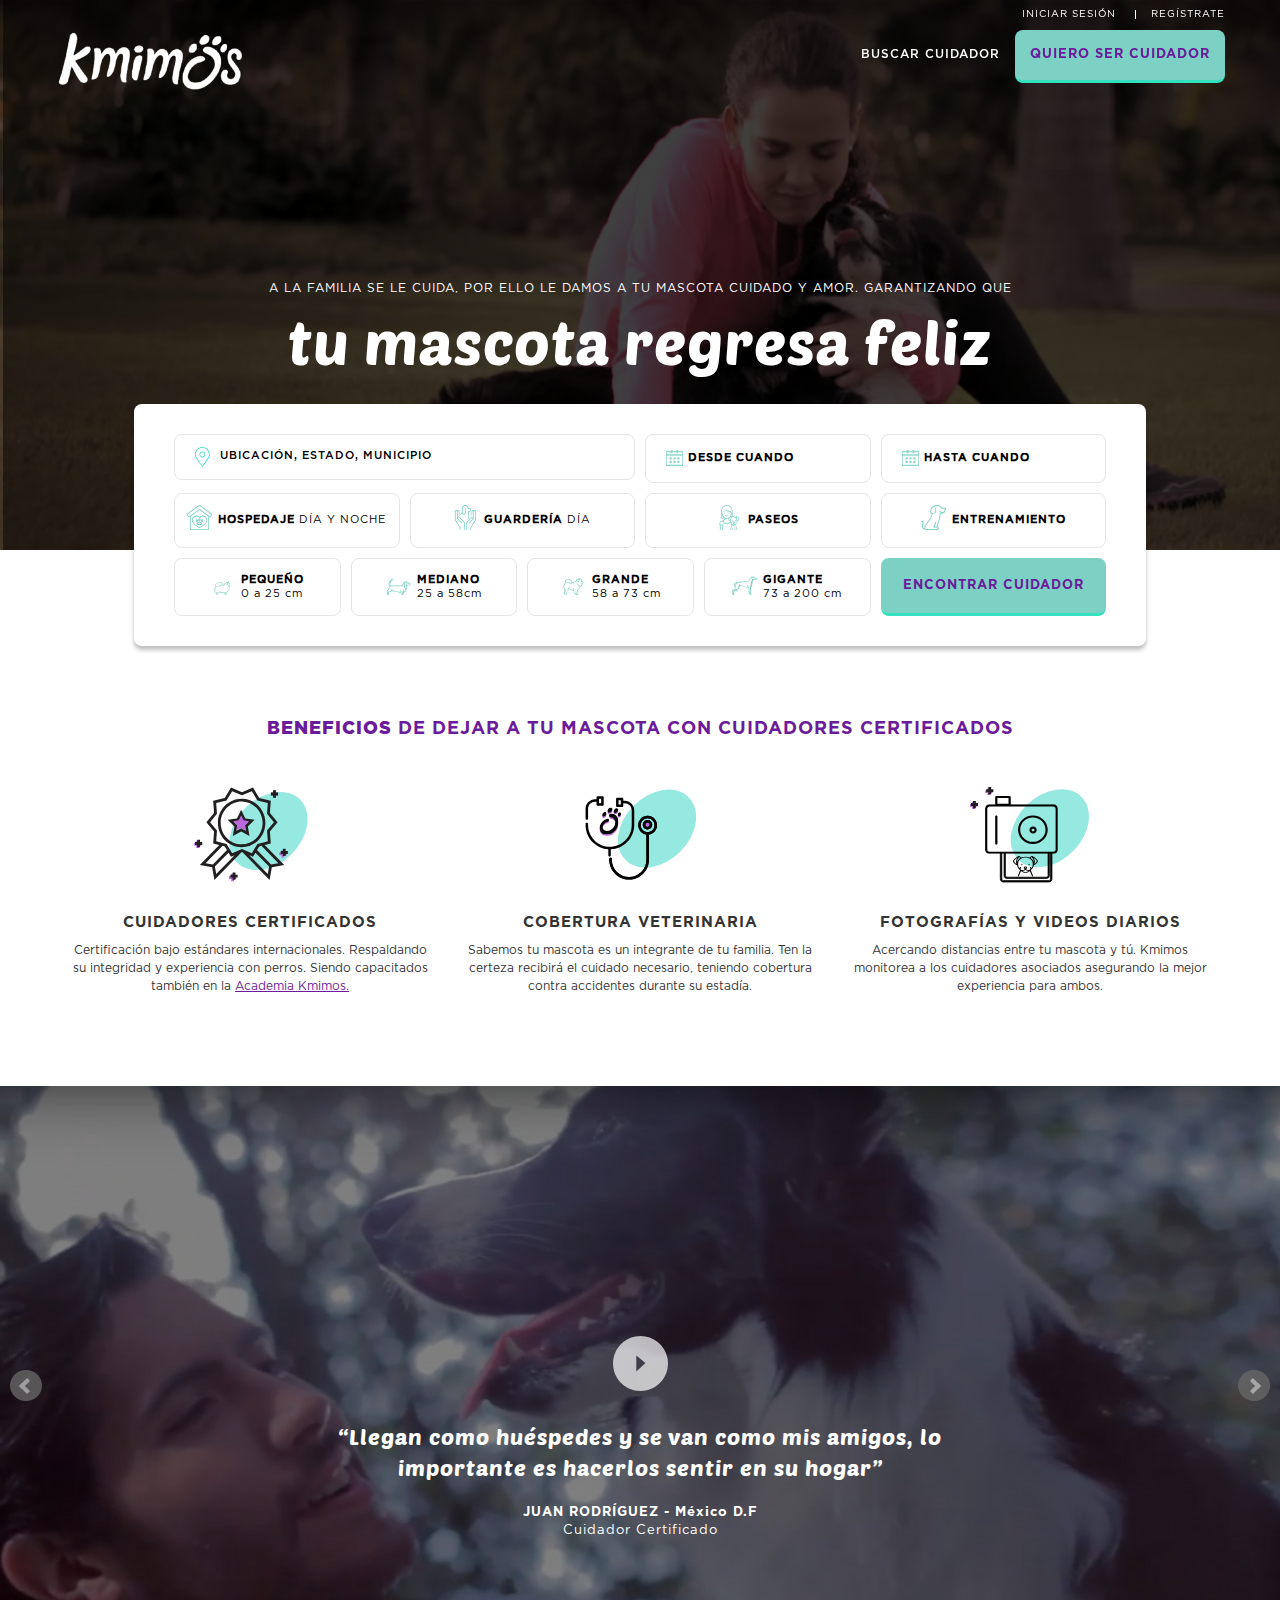
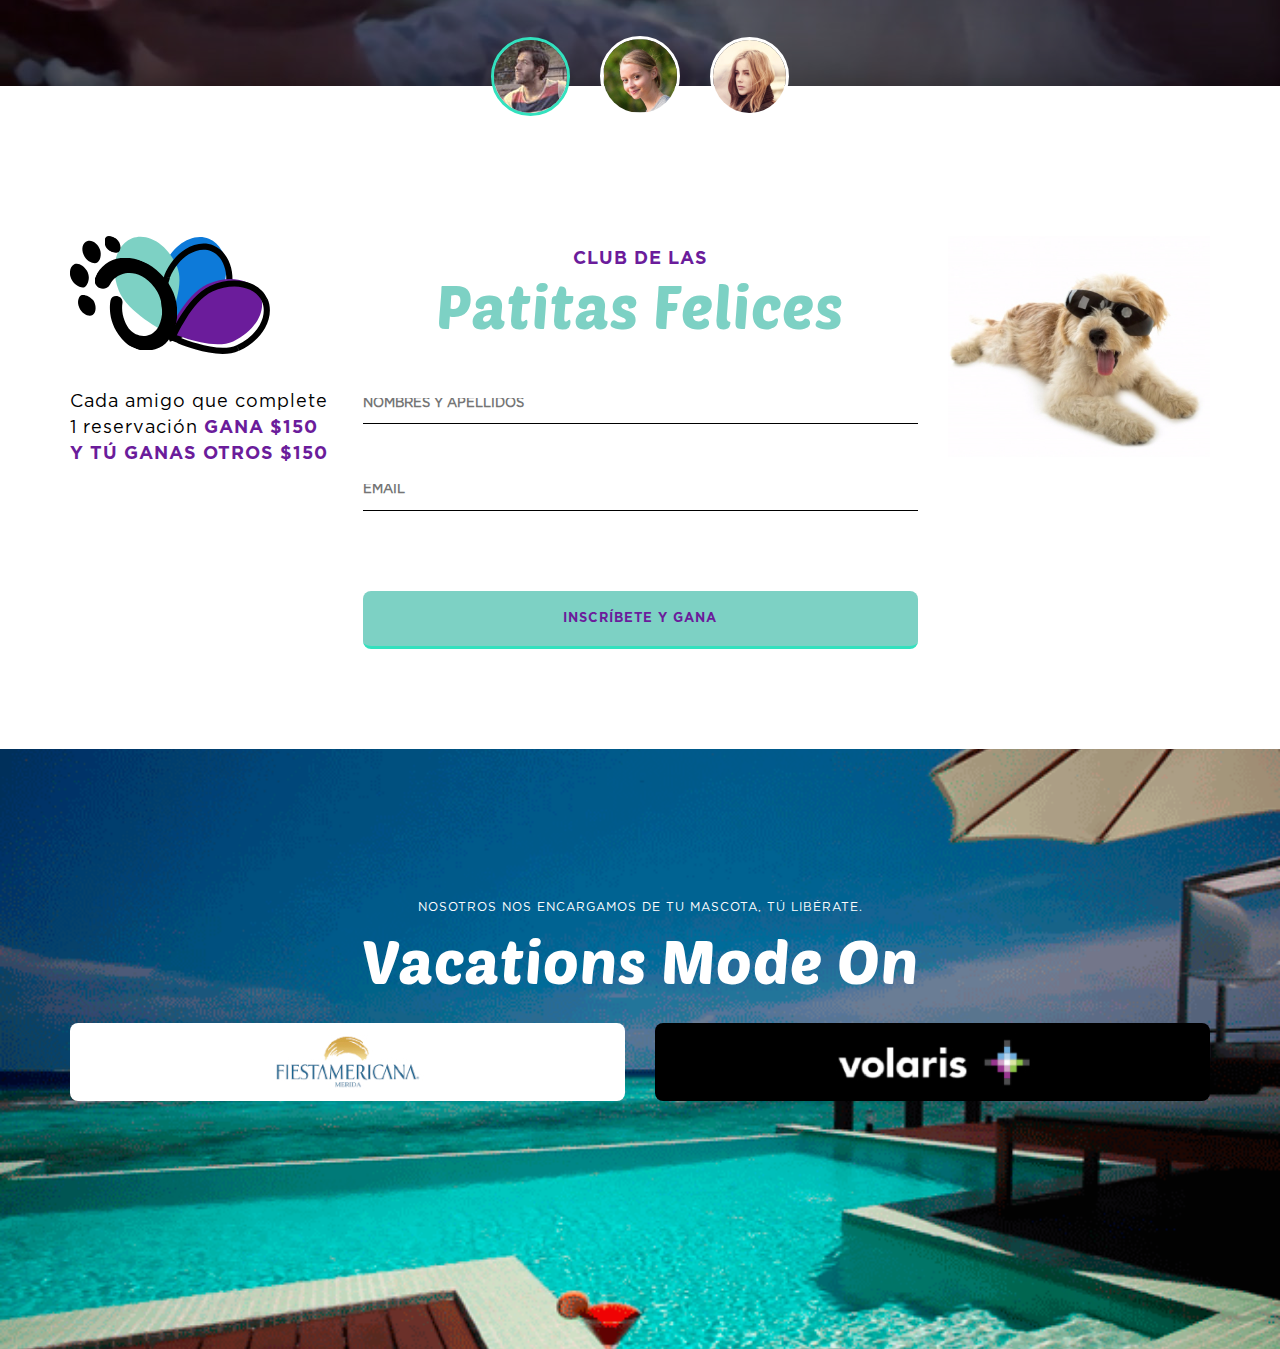
==== index.html @ 5274229e "iniciando kmimos" ====
<!DOCTYPE html>
<html>
	<head>
		<title>KMIMOS</title>
		<meta charset="utf-8">
		<meta http-equiv="X-UA-Compatible" content="IE=edge">
		<meta name="viewport" content="user-scalable=no, initial-scale=1, maximum-scale=1, minimum-scale=1, width=320, height=device-height, target-densitydpi=medium-dpi" />
		<link rel="stylesheet" href="https://fonts.googleapis.com/css?family=Lato:100,300,400,700,900" >
		<link rel="stylesheet" type="text/css" href="css/jquery.bxslider.css">
		<link rel="stylesheet" href="css/bootstrap.min.css">
		<link rel="stylesheet" type="text/css" href="css/datepicker.min.css">
		<link rel="stylesheet" type="text/css" href="css/kmimos_style.css">
	</head>
	<body>
		<!-- MENU NAVBAR -->
		<nav class="navbar navbar-fixed-top bg-transparent">
			<div class="container">
				<div class="navbar-header">
					<button type="button" class="navbar-toggle collapsed" data-toggle="collapse" data-target="#bs-example-navbar-collapse-1" aria-expanded="false">
					<img src="images/km-navbar-mobile.svg" width="30">
					</button>
					<a class="navbar-brand" href="index.html"><img src="images/km-logo.png" height="60"></a>
				</div>
				<ul class="hidden-xs nav-login">
					<li><a href="#" style="padding-right: 15px">INICIAR SESIÓN</a></li>
					<li><a href="#" style="padding-left: 15px; border-left: 1px solid white;">REGÍSTRATE</a></li>
				</ul>
				<div class="collapse navbar-collapse" id="bs-example-navbar-collapse-1">
					<ul class="nav navbar-nav navbar-right">
						<li><a href="km-resultado-grid.html" class="km-nav-link">BUSCAR CUIDADOR</a></li>
						<li><a href="#" class="km-btn-primary hidden-xs">QUIERO SER CUIDADOR</a></li>
						<li><a href="#" class="km-nav-link hidden-sm hidden-md hidden-lg">INICIAR SESIÓN</a></li>
						<li><a href="#" class="km-nav-link hidden-sm hidden-md hidden-lg">REGÍSTRATE</a></li>
						<li><a href="#" class="km-btn-primary hidden-sm hidden-md hidden-lg">QUIERO SER CUIDADOR</a></li>
					</ul>
				</div>
			</div>
		</nav>
		<!-- FIN MENU NAVBAR -->
		<!-- SECCIÓN - VIDEOS -->
		<div class="km-hero-video">
			<div class="container-fluid">
				<div class="row">
					<div class="fullscreen-bg">
						<div class="overlay"></div>
						<video loop muted autoplay poster="images/km-hero-desktop.jpg" class="fullscreen-bg__video">
							<source src="images/km-videos/km-video.webm" type="video/webm">
							<source src="images/km-videos/km-video.mp4" type="video/mp4">
							<source src="images/km-videos/km-video.ogv" type="video/ogg">
						</video>
					</div>
				</div>
			</div>
		</div>
		<!-- FIN SECCIÓN - VIDEOS -->
		<div class="km-credibilidad">
			<div class="container">
				<div class="km-credibilidad-titular">
					<p>A LA FAMILIA SE LE CUIDA, POR ELLO LE DAMOS A TU MASCOTA CUIDADO Y AMOR. GARANTIZANDO QUE</p>
					<h2>tu mascota regresa feliz</h2>
				</div>
			</div>
			<div class="km-cuidador">
				<div class="container">
					<div class="km-formulario-cuidador">
						<div class="row km-fechas">
							<div class="col-xs-12 col-sm-6">
								<select class="km-select-custom km-select-ubicacion" name="">
									<option>UBICACIÓN, ESTADO, MUNICIPIO</option>
									<option>UBICACIÓN, A</option>
									<option>UBICACIÓN, B</option>
								</select>
							</div>
							<div class="col-xs-12 col-sm-3">
								<input type="text" name="" placeholder="DESDE CUANDO" value="" class="date_from">
							</div>
							<div class="col-xs-12 col-sm-3">
								<input type="text" name="" placeholder="HASTA CUANDO" value="" class="date_to">
							</div>
						</div>
						<div class="row km-servicios mtb-10">
							<div class="col-xs-12 col-sm-3">
								<div class="km-opcion km-hospedaje"><img src="images/icon/icon-hospedaje.svg" class="diblock"><img src="images/icon/icon-hospedaje-blanco.svg" class="dnone"><b>HOSPEDAJE</b> DÍA Y NOCHE</div>
							</div>
							<div class="col-xs-12 col-sm-3">
								<div class="km-opcion km-guarderia"><img src="images/icon/icon-guarderia.svg"><b>GUARDERÍA</b> DÍA</div>
							</div>
							<div class="col-xs-12 col-sm-3">
								<div class="km-opcion km-paseo"><img src="images/icon/icon-paseo.svg"><b>PASEOS</b></div>
							</div>
							<div class="col-xs-12 col-sm-3">
								<div class="km-opcion km-entrenamiento"><img src="images/icon/icon-entrenamiento.svg"><b>ENTRENAMIENTO</b></div>
							</div>
						</div>
						<div class="row">
							<div class="col-xs-12 col-sm-9">
								<div class="row km-tamanio">
									<div class="col-xs-6 col-sm-3">
										<div class="km-opcion km-pequenio"><img src="images/icon/icon-pequenio.svg"><div class="km-opcion-text"><b>PEQUEÑO</b><br>0 a 25 cm</div></div>
									</div>
									<div class="col-xs-6 col-sm-3">
										<div class="km-opcion km-mediano"><img src="images/icon/icon-mediano.svg"><div class="km-opcion-text"><b>MEDIANO</b><br>25 a 58cm</div></div>
									</div>
									<div class="col-xs-6 col-sm-3">
										<div class="km-opcion km-grande"><img src="images/icon/icon-grande.svg"><div class="km-opcion-text"><b>GRANDE</b><br>58 a 73 cm</div></div>
									</div>
									<div class="col-xs-6 col-sm-3">
										<div class="km-opcion km-gigante"><img src="images/icon/icon-gigante.svg"><div class="km-opcion-text"><b>GIGANTE</b><br>73 a 200 cm</div></div>
									</div>
								</div>
							</div>
							<div class="col-xs-12 col-sm-3 pd5">
								<a href="#popup-servicios" class="km-btn-primary " role="button" data-toggle="modal">ENCONTRAR CUIDADOR</a>
								<div id="popup-servicios" class="modal fade" tabindex="-1" role="dialog" aria-labelledby="myModalLabel" aria-hidden="true">
									<div class="modal-dialog">
										<div class="modal-content">
											<button type="button" class="close" data-dismiss="modal" aria-hidden="true">×</button>
											<h4><b>RECOMPENSA A TU MASCOTA. INCLUYE UN SERVICIO ADICIONAL</b></h4>
											<div class="km-servicios-adicionales">
												<div class="row">
													<div class="col-xs-12 col-sm-3">
														<div class="km-opcion km-corte"><img src="images/icon/icon-corteypelo.svg"><div class="km-opcion-text"><b>CORTE DE<br> PELO Y UÑAS</b></div></div>
													</div>
													<div class="col-xs-12 col-sm-3">
														<div class="km-opcion km-banio"><img src="images/icon/icon-banoyseco.svg"><div class="km-opcion-text"><b>BAÑO<br> Y SECADO</b></div></div>
													</div>
													<div class="col-xs-12 col-sm-3">
														<div class="km-opcion km-dental"><img src="images/icon/icon-dental.svg"><div class="km-opcion-text"><b>LIMPIEZA<br> DENTAL</b></div></div>
													</div>
													<div class="col-xs-12 col-sm-3">
														<div class="km-opcion km-veterinario"><img src="images/icon/icon-veterinario.svg"><div class="km-opcion-text"><b>VISITA AL<br> VETERINARIO</b></div></div>
													</div>
												</div>
												<div class="row mtb-10">
													<div class="col-xs-12 col-sm-3">
														<div class="km-opcion km-acupuntura"><img src="images/icon/icon-acupuntura.svg"><div class="km-opcion-text"><b>ACUPUNTURA</b></div></div>
													</div>
													<div class="col-xs-12 col-sm-3">
														<div class="km-opcion km-transportesencillo"><img src="images/icon/icon-transportesencillo.svg"><div class="km-opcion-text"><b>TRANSPORTE<br> SENCILLO</b></div></div>
													</div>
													<div class="col-xs-12 col-sm-3">
														<div class="km-opcion km-transporteredondo"><img src="images/icon/icon-transporteredondo.svg"><div class="km-opcion-text"><b>TRANSPORTE<br> REDONDO</b></div></div>
													</div>
													<div class="col-xs-12 col-sm-3">
														<a href="km-resultado-grid.html" class="km-btn-primary ">AGREGAR SERVICIO ADICIONAL</a>
													</div>
												</div>
											</div>
										</div>
									</div>
								</div>
							</div>
						</div>
					</div>
				</div>
			</div>
		</div>
		<!-- SECCIÓN BENEFICIOS -->
		<div class="km-beneficios">
			<div class="container">
				<h4><div style="font-family: 'Gotham-Pro-Black'; display: inline-block;">BENEFICIOS</div> DE DEJAR A TU MASCOTA CON CUIDADORES CERTIFICADOS</h4>
				<div class="row">
					<div class="col-xs-12 col-sm-4">
						<div class="row">
							<div class="col-xs-4 col-sm-12 km-beneficios-icon">
								<img src="images/km-certificado.svg">
							</div>
							<div class="col-xs-8 col-sm-12">
								<div class="km-beneficios-text">
									<h5>CUIDADORES CERTIFICADOS</h5>
									<p>Certificación bajo estándares internacionales. Respaldando su integridad y experiencia con perros. Siendo capacitados también en la <a class="km-link" href="#">Academia Kmimos.</a></p>
								</div>
							</div>
						</div>
					</div>
					<div class="col-xs-12 col-sm-4">
						<div class="row">
							<div class="col-xs-4 col-sm-12 km-beneficios-icon">
								<img src="images/km-veterinaria.svg">
							</div>
							<div class="col-xs-8 col-sm-12">
								<div class="km-beneficios-text">
									<h5>COBERTURA VETERINARIA</h5>
									<p>Sabemos tu mascota es un integrante de tu familia. Ten la certeza recibirá el cuidado necesario, teniendo cobertura contra accidentes durante su estadía.</p>
								</div>
							</div>
						</div>
					</div>
					<div class="col-xs-12 col-sm-4">
						<div class="row">
							<div class="col-xs-4 col-sm-12 km-beneficios-icon">
								<img src="images/km-fotografia.svg">
							</div>
							<div class="col-xs-8 col-sm-12">
								<div class="km-beneficios-text">
									<h5>FOTOGRAFÍAS Y VIDEOS DIARIOS</h5>
									<p>Acercando distancias entre tu mascota y tú. Kmimos monitorea a los cuidadores asociados asegurando la mejor experiencia para ambos.</p>
								</div>
							</div>
						</div>
					</div>
				</div>
			</div>
		</div>
		<!-- FIN SECCIÓN BENEFICIOS -->
		<!-- SECCIÓN TESTIMONIALES -->
		<div class="km-testimoniales">
			<div class="container-fluid">
				<div class="row">
					<ul class="bxslider">
						<li>
							<div>
								<div class="overlay"></div>
								<div class="km-testimonial-text">
									<div class="km-video-testimonial">
										<a href="Javascript: void(0);" onclick="playVideo(this)"><img src="images/icon/icon-video.svg" width="55"></a>
									</div>
									<div class="km-testimonial">“Llegan como huéspedes y se van como mis amigos, lo importante es hacerlos sentir en su hogar”</div>
									<div class="km-autor">JUAN RODRÍGUEZ - México D.F</div>
									<div class="km-autor-descripcion">Cuidador Certificado</div>
								</div>
								<video>
									<source src="images/km-videos/km-video.webm" type="video/webm">
									<source src="images/km-videos/km-video.mp4" type="video/mp4">
									<source src="images/km-videos/km-video.ogv" type="video/ogg">
								</video>
								<img class="img-testimoniales" src="images/km-testimoniales/testimonial-1.jpg">
							</div>
						</li>
						<li>
							<div>
								<div class="overlay"></div>
								<div class="km-testimonial-text">
									<div class="km-video-testimonial">
										<a href="Javascript: void(0);" onclick="playVideo(this)"><img src="images/icon/icon-video.svg" width="55"></a>
									</div>
									<div class="km-testimonial">“Llegan como huéspedes y se van como mis amigos, lo importante es hacerlos sentir en su hogar”</div>
									<div class="km-autor">JUAN RODRÍGUEZ - México D.F</div>
									<div class="km-autor-descripcion">Cuidador Certificado</div>
								</div>
								<video>
									<source src="images/km-videos/km-video.webm" type="video/webm">
									<source src="images/km-videos/km-video.mp4" type="video/mp4">
									<source src="images/km-videos/km-video.ogv" type="video/ogg">
								</video>
								<img class="img-testimoniales" src="images/km-testimoniales/testimonial-2.jpg">
							</div>
						</li>
						<li>
							<div>
								<div class="overlay"></div>
								<div class="km-testimonial-text">
									<div class="km-video-testimonial">
										<a href="Javascript: void(0);" onclick="playVideo(this)"><img src="images/icon/icon-video.svg" width="55"></a>
									</div>
									<div class="km-testimonial">“Llegan como huéspedes y se van como mis amigos, lo importante es hacerlos sentir en su hogar”</div>
									<div class="km-autor">JUAN RODRÍGUEZ - México D.F</div>
									<div class="km-autor-descripcion">Cuidador Certificado</div>
								</div>
								<video>
									<source src="images/km-videos/km-video.webm" type="video/webm">
									<source src="images/km-videos/km-video.mp4" type="video/mp4">
									<source src="images/km-videos/km-video.ogv" type="video/ogg">
								</video>
								<img class="img-testimoniales" src="images/km-testimoniales/testimonial-3.jpg">
							</div>
						</li>
						<!-- <li style="background-image:url('images/km-testimoniales/testimonial-1.jpg');">
										<div class="overlay"></div>
										<div class="km-testimonial-text">
														<div class="km-video-testimonial">
																		<a href="Javascript: void(0);"><img src="images/icon/icon-video.svg" width="55"></a>
														</div>
														<div class="km-testimonial">“Llegan como huéspedes y se van como mis amigos, lo importante es hacerlos sentir en su hogar”</div>
														<div class="km-autor">JUAN RODRÍGUEZ - México D.F</div>
														<div class="km-descripcion">Cuidador Certificado</div>
										</div>
						</li>
						-->
					</ul>
				</div>
			</div>
		</div>
		<!-- SECCIÓN TESTIMONIALES -->
		<!-- SECCIÓN CLUB PATITAS FELICES -->
		<div class="km-club">
			<div class="container">
				<div class="row">
					<div class="col-xs-12 col-sm-3">
						<img src="images/club-patita.svg" width="100%" style="max-width: 200px;">
						<h4 style="margin-top: 35px;"><span>Cada amigo que complete 1 reservación</span> GANA $150 Y TÚ GANAS OTROS $150</h4>
					</div>
					<div class="col-xs-12 col-sm-6">
						<h4>CLUB DE LAS</h4>
						<h2>Patitas Felices</h2>
						<div class="box-form">
							<form>
								<input placeholder="NOMBRES Y APELLIDOS" type="text" required="">
								<input placeholder="EMAIL" type="password" required="">
							</form>
						</div>
						<a href="#" class="km-btn-primary ">INSCRÍBETE Y GANA</a>
					</div>
					<div class="hidden-xs col-sm-3">
						<img src="images/km-club-perro.jpg" width="100%">
					</div>
				</div>
			</div>
		</div>
		<!-- FIN SECCIÓN CLUB PATITAS FELICES -->
		<!-- SECCIÓN VACACIONES -->
		<div class="km-vacaciones">
			<div class="container">
					<p>NOSOTROS NOS ENCARGAMOS DE TU MASCOTA, TÚ LIBÉRATE.</p>
					<h2>Vacations Mode On</h2>
				<div class="row">
					<div class="col-xs-12 col-sm-6">
						<a href="#" style="background-color: white;"><img src="images/logo-hotel.jpg"></a>
					</div>
					<div class="col-xs-12 col-sm-6">
						<a href="#" style="background-color: black;"><img src="images/logo-volaris.jpg"></a>
					</div>
				</div>
			</div>
		</div>
		<!-- FIN SECCIÓN VACACIONES -->
		<script src="https://ajax.googleapis.com/ajax/libs/jquery/1.12.4/jquery.min.js"></script>
		<script type="text/javascript" src="js/datepicker.min.js"></script>
		<script type="text/javascript" src="js/datepicker.es.min.js"></script>
		<script type="text/javascript" src="js/jquery.bxslider.js"></script>
		<script type="text/javascript" src="js/bootstrap.min.js"></script>
		<script type="text/javascript" src="js/main.js"></script>
	</body>
</html>
---- css/datepicker.min.css ----
.datepicker--cells{display:-webkit-flex;display:-ms-flexbox;display:flex;-webkit-flex-wrap:wrap;-ms-flex-wrap:wrap;flex-wrap:wrap}.datepicker--cell{border-radius:4px;box-sizing:border-box;cursor:pointer;display:-webkit-flex;display:-ms-flexbox;display:flex;position:relative;-webkit-align-items:center;-ms-flex-align:center;align-items:center;-webkit-justify-content:center;-ms-flex-pack:center;justify-content:center;height:32px;z-index:1}.datepicker--cell.-focus-{background:#f0f0f0}.datepicker--cell.-current-{color:#4EB5E6}.datepicker--cell.-current-.-focus-{color:#4a4a4a}.datepicker--cell.-current-.-in-range-{color:#4EB5E6}.datepicker--cell.-in-range-{background:rgba(92,196,239,.1);color:#4a4a4a;border-radius:0}.datepicker--cell.-in-range-.-focus-{background-color:rgba(92,196,239,.2)}.datepicker--cell.-disabled-{cursor:default;color:#aeaeae}.datepicker--cell.-disabled-.-focus-{color:#aeaeae}.datepicker--cell.-disabled-.-in-range-{color:#a1a1a1}.datepicker--cell.-disabled-.-current-.-focus-{color:#aeaeae}.datepicker--cell.-range-from-{border:1px solid rgba(92,196,239,.5);background-color:rgba(92,196,239,.1);border-radius:4px 0 0 4px}.datepicker--cell.-range-to-{border:1px solid rgba(92,196,239,.5);background-color:rgba(92,196,239,.1);border-radius:0 4px 4px 0}.datepicker--cell.-selected-,.datepicker--cell.-selected-.-current-{color:#fff;background:#5cc4ef}.datepicker--cell.-range-from-.-range-to-{border-radius:4px}.datepicker--cell.-selected-{border:none}.datepicker--cell.-selected-.-focus-{background:#45bced}.datepicker--cell:empty{cursor:default}.datepicker--days-names{display:-webkit-flex;display:-ms-flexbox;display:flex;-webkit-flex-wrap:wrap;-ms-flex-wrap:wrap;flex-wrap:wrap;margin:8px 0 3px}.datepicker--day-name{color:#FF9A19;display:-webkit-flex;display:-ms-flexbox;display:flex;-webkit-align-items:center;-ms-flex-align:center;align-items:center;-webkit-justify-content:center;-ms-flex-pack:center;justify-content:center;-webkit-flex:1;-ms-flex:1;flex:1;text-align:center;text-transform:uppercase;font-size:.8em}.-only-timepicker- .datepicker--content,.datepicker--body,.datepicker-inline .datepicker--pointer{display:none}.datepicker--cell-day{width:14.28571%}.datepicker--cells-months{height:170px}.datepicker--cell-month{width:33.33%;height:25%}.datepicker--cells-years,.datepicker--years{height:170px}.datepicker--cell-year{width:25%;height:33.33%}.datepickers-container{position:absolute;left:0;top:0}@media print{.datepickers-container{display:none}}.datepicker{background:#fff;border:1px solid #dbdbdb;box-shadow:0 4px 12px rgba(0,0,0,.15);border-radius:4px;box-sizing:content-box;font-family:Tahoma,sans-serif;font-size:14px;color:#4a4a4a;width:250px;position:absolute;left:-100000px;opacity:0;transition:opacity .3s ease,left 0s .3s,-webkit-transform .3s ease;transition:opacity .3s ease,transform .3s ease,left 0s .3s;transition:opacity .3s ease,transform .3s ease,left 0s .3s,-webkit-transform .3s ease;z-index:100}.datepicker.-from-top-{-webkit-transform:translateY(-8px);transform:translateY(-8px)}.datepicker.-from-right-{-webkit-transform:translateX(8px);transform:translateX(8px)}.datepicker.-from-bottom-{-webkit-transform:translateY(8px);transform:translateY(8px)}.datepicker.-from-left-{-webkit-transform:translateX(-8px);transform:translateX(-8px)}.datepicker.active{opacity:1;-webkit-transform:translate(0);transform:translate(0);transition:opacity .3s ease,left 0s 0s,-webkit-transform .3s ease;transition:opacity .3s ease,transform .3s ease,left 0s 0s;transition:opacity .3s ease,transform .3s ease,left 0s 0s,-webkit-transform .3s ease}.datepicker-inline .datepicker{border-color:#d7d7d7;box-shadow:none;position:static;left:auto;right:auto;opacity:1;-webkit-transform:none;transform:none}.datepicker--content{box-sizing:content-box;padding:4px}.datepicker--pointer{position:absolute;background:#fff;border-top:1px solid #dbdbdb;border-right:1px solid #dbdbdb;width:10px;height:10px;z-index:-1}.datepicker--nav-action:hover,.datepicker--nav-title:hover{background:#f0f0f0}.-top-center- .datepicker--pointer,.-top-left- .datepicker--pointer,.-top-right- .datepicker--pointer{top:calc(100% - 4px);-webkit-transform:rotate(135deg);transform:rotate(135deg)}.-right-bottom- .datepicker--pointer,.-right-center- .datepicker--pointer,.-right-top- .datepicker--pointer{right:calc(100% - 4px);-webkit-transform:rotate(225deg);transform:rotate(225deg)}.-bottom-center- .datepicker--pointer,.-bottom-left- .datepicker--pointer,.-bottom-right- .datepicker--pointer{bottom:calc(100% - 4px);-webkit-transform:rotate(315deg);transform:rotate(315deg)}.-left-bottom- .datepicker--pointer,.-left-center- .datepicker--pointer,.-left-top- .datepicker--pointer{left:calc(100% - 4px);-webkit-transform:rotate(45deg);transform:rotate(45deg)}.-bottom-left- .datepicker--pointer,.-top-left- .datepicker--pointer{left:10px}.-bottom-right- .datepicker--pointer,.-top-right- .datepicker--pointer{right:10px}.-bottom-center- .datepicker--pointer,.-top-center- .datepicker--pointer{left:calc(50% - 10px / 2)}.-left-top- .datepicker--pointer,.-right-top- .datepicker--pointer{top:10px}.-left-bottom- .datepicker--pointer,.-right-bottom- .datepicker--pointer{bottom:10px}.-left-center- .datepicker--pointer,.-right-center- .datepicker--pointer{top:calc(50% - 10px / 2)}.datepicker--body.active{display:block}.datepicker--nav{display:-webkit-flex;display:-ms-flexbox;display:flex;-webkit-justify-content:space-between;-ms-flex-pack:justify;justify-content:space-between;border-bottom:1px solid #efefef;min-height:32px;padding:4px}.-only-timepicker- .datepicker--nav{display:none}.datepicker--nav-action,.datepicker--nav-title{display:-webkit-flex;display:-ms-flexbox;display:flex;cursor:pointer;-webkit-align-items:center;-ms-flex-align:center;align-items:center;-webkit-justify-content:center;-ms-flex-pack:center;justify-content:center}.datepicker--nav-action{width:32px;border-radius:4px;-webkit-user-select:none;-moz-user-select:none;-ms-user-select:none;user-select:none}.datepicker--nav-action.-disabled-{visibility:hidden}.datepicker--nav-action svg{width:32px;height:32px}.datepicker--nav-action path{fill:none;stroke:#9c9c9c;stroke-width:2px}.datepicker--nav-title{border-radius:4px;padding:0 8px}.datepicker--buttons,.datepicker--time{border-top:1px solid #efefef;padding:4px}.datepicker--nav-title i{font-style:normal;color:#9c9c9c;margin-left:5px}.datepicker--nav-title.-disabled-{cursor:default;background:0 0}.datepicker--buttons{display:-webkit-flex;display:-ms-flexbox;display:flex}.datepicker--button{color:#4EB5E6;cursor:pointer;border-radius:4px;-webkit-flex:1;-ms-flex:1;flex:1;display:-webkit-inline-flex;display:-ms-inline-flexbox;display:inline-flex;-webkit-justify-content:center;-ms-flex-pack:center;justify-content:center;-webkit-align-items:center;-ms-flex-align:center;align-items:center;height:32px}.datepicker--button:hover{color:#4a4a4a;background:#f0f0f0}.datepicker--time{display:-webkit-flex;display:-ms-flexbox;display:flex;-webkit-align-items:center;-ms-flex-align:center;align-items:center;position:relative}.datepicker--time.-am-pm- .datepicker--time-sliders{-webkit-flex:0 1 138px;-ms-flex:0 1 138px;flex:0 1 138px;max-width:138px}.-only-timepicker- .datepicker--time{border-top:none}.datepicker--time-sliders{-webkit-flex:0 1 153px;-ms-flex:0 1 153px;flex:0 1 153px;margin-right:10px;max-width:153px}.datepicker--time-label{display:none;font-size:12px}.datepicker--time-current{display:-webkit-flex;display:-ms-flexbox;display:flex;-webkit-align-items:center;-ms-flex-align:center;align-items:center;-webkit-flex:1;-ms-flex:1;flex:1;font-size:14px;text-align:center;margin:0 0 0 10px}.datepicker--time-current-colon{margin:0 2px 3px;line-height:1}.datepicker--time-current-hours,.datepicker--time-current-minutes{line-height:1;font-size:19px;font-family:"Century Gothic",CenturyGothic,AppleGothic,sans-serif;position:relative;z-index:1}.datepicker--time-current-hours:after,.datepicker--time-current-minutes:after{content:'';background:#f0f0f0;border-radius:4px;position:absolute;left:-2px;top:-3px;right:-2px;bottom:-2px;z-index:-1;opacity:0}.datepicker--time-current-hours.-focus-:after,.datepicker--time-current-minutes.-focus-:after{opacity:1}.datepicker--time-current-ampm{text-transform:uppercase;-webkit-align-self:flex-end;-ms-flex-item-align:end;align-self:flex-end;color:#9c9c9c;margin-left:6px;font-size:11px;margin-bottom:1px}.datepicker--time-row{display:-webkit-flex;display:-ms-flexbox;display:flex;-webkit-align-items:center;-ms-flex-align:center;align-items:center;font-size:11px;height:17px;background:linear-gradient(to right,#dedede,#dedede) left 50%/100% 1px no-repeat}.datepicker--time-row:first-child{margin-bottom:4px}.datepicker--time-row input[type=range]{background:0 0;cursor:pointer;-webkit-flex:1;-ms-flex:1;flex:1;height:100%;padding:0;margin:0;-webkit-appearance:none}.datepicker--time-row input[type=range]::-ms-tooltip{display:none}.datepicker--time-row input[type=range]:hover::-webkit-slider-thumb{border-color:#b8b8b8}.datepicker--time-row input[type=range]:hover::-moz-range-thumb{border-color:#b8b8b8}.datepicker--time-row input[type=range]:hover::-ms-thumb{border-color:#b8b8b8}.datepicker--time-row input[type=range]:focus{outline:0}.datepicker--time-row input[type=range]:focus::-webkit-slider-thumb{background:#5cc4ef;border-color:#5cc4ef}.datepicker--time-row input[type=range]:focus::-moz-range-thumb{background:#5cc4ef;border-color:#5cc4ef}.datepicker--time-row input[type=range]:focus::-ms-thumb{background:#5cc4ef;border-color:#5cc4ef}.datepicker--time-row input[type=range]::-webkit-slider-thumb{-webkit-appearance:none;box-sizing:border-box;height:12px;width:12px;border-radius:3px;border:1px solid #dedede;background:#fff;cursor:pointer;transition:background .2s;margin-top:-6px}.datepicker--time-row input[type=range]::-moz-range-thumb{box-sizing:border-box;height:12px;width:12px;border-radius:3px;border:1px solid #dedede;background:#fff;cursor:pointer;transition:background .2s}.datepicker--time-row input[type=range]::-ms-thumb{box-sizing:border-box;height:12px;width:12px;border-radius:3px;border:1px solid #dedede;background:#fff;cursor:pointer;transition:background .2s}.datepicker--time-row input[type=range]::-webkit-slider-runnable-track{border:none;height:1px;cursor:pointer;color:transparent;background:0 0}.datepicker--time-row input[type=range]::-moz-range-track{border:none;height:1px;cursor:pointer;color:transparent;background:0 0}.datepicker--time-row input[type=range]::-ms-track{border:none;height:1px;cursor:pointer;color:transparent;background:0 0}.datepicker--time-row input[type=range]::-ms-fill-lower{background:0 0}.datepicker--time-row input[type=range]::-ms-fill-upper{background:0 0}.datepicker--time-row span{padding:0 12px}.datepicker--time-icon{color:#9c9c9c;border:1px solid;border-radius:50%;font-size:16px;position:relative;margin:0 5px -1px 0;width:1em;height:1em}.datepicker--time-icon:after,.datepicker--time-icon:before{content:'';background:currentColor;position:absolute}.datepicker--time-icon:after{height:.4em;width:1px;left:calc(50% - 1px);top:calc(50% + 1px);-webkit-transform:translateY(-100%);transform:translateY(-100%)}.datepicker--time-icon:before{width:.4em;height:1px;top:calc(50% + 1px);left:calc(50% - 1px)}.datepicker--cell-day.-other-month-,.datepicker--cell-year.-other-decade-{color:#dedede}.datepicker--cell-day.-other-month-:hover,.datepicker--cell-year.-other-decade-:hover{color:#c5c5c5}.-disabled-.-focus-.datepicker--cell-day.-other-month-,.-disabled-.-focus-.datepicker--cell-year.-other-decade-{color:#dedede}.-selected-.datepicker--cell-day.-other-month-,.-selected-.datepicker--cell-year.-other-decade-{color:#fff;background:#a2ddf6}.-selected-.-focus-.datepicker--cell-day.-other-month-,.-selected-.-focus-.datepicker--cell-year.-other-decade-{background:#8ad5f4}.-in-range-.datepicker--cell-day.-other-month-,.-in-range-.datepicker--cell-year.-other-decade-{background-color:rgba(92,196,239,.1);color:#ccc}.-in-range-.-focus-.datepicker--cell-day.-other-month-,.-in-range-.-focus-.datepicker--cell-year.-other-decade-{background-color:rgba(92,196,239,.2)}.datepicker--cell-day.-other-month-:empty,.datepicker--cell-year.-other-decade-:empty{background:0 0;border:none}
---- css/kmimos_style.css ----
/* COMMON STYLES */
body {
	font-family: 'Gotham-Pro-Regular', arial, sans-serif;
	font-size: 13px;
}
:focus {
	outline: 0;
}
b {
	font-family: 'Gotham-Pro-Medium',arial,sans-serif;
}
h2 {
	color: #7DD1C4;
	font-family: 'Poetsen';
	font-size: 60px;
	margin-top: 0;
	letter-spacing: 1px;
}
h4 {
	color: #6B1C9B;
	font-family: 'Gotham-Pro-Bold',arial,sans-serif;
	font-size: 18px;
	line-height: 26px;
	letter-spacing: 1px;
}
h4 span {
	color: black;
	font-family: 'Gotham-Pro-Regular',arial,sans-serif;
}
h5 {
	font-size: 15px;
	font-family: 'Gotham-Pro-Bold',arial,sans-serif;
	letter-spacing: 1px;
}
p {
	font-size: 12px;
	line-height: 18px;
}
@font-face {
	font-family: 'Poetsen';
	src: url(../fonts/poetsen_one/PoetsenOne-Regular.ttf) format('truetype');
}
@font-face {
	font-family: 'Gotham-Pro-Light';
	src: url(../fonts/gotham_pro/gotham-pro-light.otf) format('opentype');
}
@font-face {
	font-family: 'Gotham-Pro-Regular';
	src: url(../fonts/gotham_pro/gotham-pro-regular.otf) format('opentype');
}
@font-face {
	font-family: 'Gotham-Pro-Medium';
	src: url(../fonts/gotham_pro/gotham-pro-medium.otf) format('opentype');
}
@font-face {
	font-family: 'Gotham-Pro-Bold';
	src: url(../fonts/gotham_pro/gotham-pro-bold.otf) format('opentype');
}
@font-face {
	font-family: 'Gotham-Pro-Black';
	src: url(../fonts/gotham_pro/gotham-pro-black.otf) format('opentype');
}
.pd-tb5 {
	padding-top: 5px!important;
	padding-bottom: 5px!important;
}
.pd-tb11 {
	padding-top: 11px!important;
	padding-bottom: 11px!important;
}
.km-btn-primary {
	background-color: #7DD1C4;
	border-bottom: 3px solid #33e1be;
	color: #6B1C9B;
	position: relative;
	padding: 17px 0;
	float: left;
	border-radius: 8px;
	font-family: 'Gotham-Pro-Bold',arial,sans-serif;
	font-size: 13px;
	letter-spacing: 1px;
	text-align: center;
	text-decoration: none;
	width: 100%;
	line-height: 21px;
	transition: all .2s ease-in-out;
	-webkit-transition: all .2s ease-in-out;
	-moz-transition: all .2s ease-in-out;
	z-index: 1;
}
.km-btn-primary:hover {
	background-color: #33e1be;
	border-bottom: 3px solid #7DD1C4;
	color: #6B1C9B;
	text-decoration: none;
	transition: all .2s ease-in-out;
	-webkit-transition: all .2s ease-in-out;
	-moz-transition: all .2s ease-in-out;
}

.pd5 {
	padding-left: 5px;
	padding-right: 5px;
}
.km-link {
	color: #6B1C9B;
	text-decoration: underline;
}
.mtb-10 {
	margin-top: 10px;
	margin-bottom: 10px;
}
/* MENÚ NAVBAR */
.bg-transparent {
	background-color: transparent;
	transition: background-color .5s ease 0s;
}
.bg-white {
	background-color: white;
	box-shadow: 0px 4px 4px rgba(0, 0, 0, 0.25);
	height: 68px;
	transition: background-color .5s ease 0s;
}
.navbar {
	padding-top: 30px;
	min-height: 60px;
}
.navbar .container {
	position: relative;
}
.navbar-brand {
	padding: 0;
}
.navbar-brand>img {
	position: relative;
	top: 0;
}
.nav>li>a:hover {
	background-color: transparent;
}
.nav>li>a.km-btn-primary:hover {
	background-color: #33e1be;
}
.navbar-toggle {
	margin-top: 0px;
	margin-right: 0px;
}
.nav-login {
	color: white;
	position: absolute;
	top: -25px;
	right: 0;
}
.nav-login {
	list-style-type: none;
}
.nav-login li {
	display: inline-block;
}
.nav-login li a {
	color: white;
	font-size: 10px;
	transition: all 0.3s ease-in-out;
	-webkit-transition: all 0.3s ease-in-out;
	-moz-transition: all 0.3s ease-in-out;
	letter-spacing: 1px;
}
.nav-login li a:hover {
	color: #33E1BE!important;
	text-decoration: none;
	transition: all 0.3s ease-in-out;
	-webkit-transition: all 0.3s ease-in-out;
	-moz-transition: all 0.3s ease-in-out;
}
.logo-img-mobile {
	height: 30px;
}
.km-nav-link {
	font-family: 'Gotham-Pro-Medium', arial, sans-serif;
	color: white;
	font-size: 12px;
	text-align: center;
	text-decoration: none;
	transition: all .2s ease-in-out;
	-webkit-transition: all .2s ease-in-out;
	-moz-transition: all .2s ease-in-out;
	letter-spacing: 1px;
}
.km-nav-link:hover {
	color: #33E1BE!important;
	transition: all .2s ease-in-out;
	-webkit-transition: all .2s ease-in-out;
	-moz-transition: all .2s ease-in-out;
	text-decoration: none;
}
.datepicker--day-name {
	color: #6B1C9B;
	font-weight: 700;
}
/* FIN MENÚ NAVBAR */



/* SECCIÓN 1 - KMIMOS VIDEOS */
.km-hero-video {
	position: relative;
	height: 550px;
}
.km-credibilidad {
	margin-top: -270px;
}
.km-credibilidad-titular {
	color: white;
	margin: auto;
	text-align: center;
}
.km-credibilidad-titular p {
	letter-spacing: 1px
}
.km-credibilidad-titular h2 {
	color: white;
}
.fullscreen-bg {
	position: absolute;
	top: 0;
	right: 0;
	bottom: 0;
	left: 0;
	overflow: hidden;
	z-index: -100;
}
.fullscreen-bg__video {
	position: absolute;
	top: 50%;
	left: 50%;
	width: auto;
	height: auto;
	min-width: 100%;
	min-height: 100%;
	-webkit-transform: translate(-50%, -50%);
	   -moz-transform: translate(-50%, -50%);
		-ms-transform: translate(-50%, -50%);
		transform: translate(-50%, -50%);
}
.km-formulario-cuidador {
	background-color: white;
	height: auto;
	margin: auto;
	margin-top: 20px;
	box-shadow: 0px 4px 4px rgba(0, 0, 0, 0.25);
	border-radius: 8px;
	padding: 30px 50px;
	width: 100%;
	max-width: 1012px;
}
.km-formulario-cuidador select {
	border: 1px solid #e5e5e5;
	color: black;
	font-size: 11px;
	font-family: 'Gotham-Pro-Medium'!important;
	letter-spacing: 1px;
	transition: all .3s ease-in-out;
	-webkit-transition: all .3s ease-in-out;
	-moz-transition: all .3s ease-in-out;
	cursor: pointer;
	font-family: 'Gotham-Pro-Bold',arial,sans-serif;
	width: 100%;
	padding: 14px;
	border-radius: 8px;
}
.km-select-wrapper {
	position: relative;
	display: inline-block;
	padding: 14px;
	margin: 0;
	overflow: hidden;
	width: 100%;
	border: 1px solid black;
	border-radius: 8px;
	background-color: white;
}
.km-select-wrapper:after {
	content: url(../images/km-arrow-form.svg);
	width: 15px;
	height: 15px;
	display: block;
	position: absolute;
	top: 50%;
	margin-top: -7.5px;
	right: 5px;
	overflow: hidden;
	color: red;
	z-index: 10;
	pointer-events: none;
	overflow: hidden;
}
.km-select-select {
	appearance: none;
	position: relative;
	margin: 0;
	border-radious: 0;
	border: none;
	width: 104%;
}
.km-opcion {
	border: 1px solid #e5e5e5;
	border-radius: 8px;
	padding: 14px 0;
	color: black;
	font-size: 11px;
	letter-spacing: 1px;
	transition: all .2s ease-in-out;
	-webkit-transition: all .2s ease-in-out;
	-moz-transition: all .2s ease-in-out;
	position: relative;
	cursor: pointer;
	width: 100%;
	text-align: center;
}
.km-opcion:before {
	content: "";
	border-top: 6px solid #fff;
	height: 100%;
	position: absolute;
	top: 0;
	width: 100%;
	border-radius: 8px;
	left: 0;
	right: 0;
	transition: all .2s ease-in-out;
	-webkit-transition: all .2s ease-in-out;
	-moz-transition: all .2s ease-in-out;
}
.km-opcionactivo {
	transition: all .2s ease-in-out;
	-webkit-transition: all .2s ease-in-out;
	-moz-transition: all .2s ease-in-out;
}
.km-opcionactivo:before {
	border-color: #33e1be;
	top: -1px;
}

/* .km-opcion:hover{
	background: #33e1be;
	color: black;
	transition: all .2s ease-in-out;
	-webkit-transition: all .2s ease-in-out;
	-moz-transition: all .2s ease-in-out;
	text-decoration: none;
	border: 1px solid #33e1be;
}
.km-opcion:hover .diblock {
	display: none;
	transition: all .3s ease-in-out;
	-webkit-transition: all .3s ease-in-out;
	-moz-transition: all .3s ease-in-out;
}
.km-opcion:hover .dnone {
	display: inline-block;
	transition: all .3s ease-in-out;
	-webkit-transition: all .3s ease-in-out;
	-moz-transition: all .3s ease-in-out;
} */
.km-formulario-cuidador img {
	position: relative;
	margin-right: 6px;
	width: 25px;
	top: -3px;
}
.km-opcion-text {
	display: inline-block;
	text-align: left;
	line-height: 1.3;
	vertical-align: middle;
}
.km-servicios .col-sm-3, .km-fechas .col-sm-6, .km-fechas .col-sm-3,.km-tamanio .col-sm-3, .km-servicios-adicionales .col-sm-3 {
	padding-right: 5px;
	padding-left: 5px;
}
.km-fechas input {
	width: 100%;
	padding: 14px 0px 14px 42px;
	border: 1px solid #e5e5e5;
	border-radius: 8px;
	margin: 0;
	background: white;
	background-image: url(../images/icon/icon-calendario.svg);
	background-repeat: no-repeat;
	background-position: 20px center!important;
}
.km-fechas input::-webkit-input-placeholder {
	color: #000!important;
	font-size: 11px!important;
	letter-spacing: 1px!important;
	font-family: 'Gotham-Pro-Medium'!important;
	-webkit-transform: translateY(0px)!important;
			transform: translateY(0px)!important;
}
.km-fechas input::-webkit-input-placeholder {
	color: #000!important;
	font-size: 11px!important;
	letter-spacing: 1px!important;
	font-family: 'Gotham-Pro-Medium'!important;
	-webkit-transform: translateY(0px)!important;
			transform: translateY(0px)!important;
}
.km-fechas input::-webkit-input-placeholder {
	color: #000!important;
	font-size: 11px!important;
	letter-spacing: 1px!important;
	font-family: 'Gotham-Pro-Medium'!important;
	-webkit-transform: translateY(0px)!important;
			transform: translateY(0px)!important;
}
.km-fechas input::-webkit-input-placeholder {
	color: #000!important;
	font-size: 11px!important;
	letter-spacing: 1px!important;
	font-family: 'Gotham-Pro-Medium'!important;
	-webkit-transform: translateY(0px)!important;
			transform: translateY(0px)!important;
}
.km-fechas select {
	background: url(../images/icon/icon-gps.svg) no-repeat;
	background-position: 20px;
	padding-left: 45px;
}
.km-servicios-adicionales {
	margin-top: 30px;
}
.dnone {
	display: none;
}
.diblock {
	display: inline-block;
}
.dblock {
	display: block;
}
/* FIN SECCIÓN 1 - KMIMOS VIDEOS */





/* SECCIÓN 2 - KMIMOS BENEFICIOS */
.km-beneficios {
	text-align: center;
	margin: 60px 0;
}
.km-bn-img {
	width: 120px;
	height: 120px;
	background-color: grey;
	margin: auto;
}
.km-beneficios .col-xs-12 {
	margin-bottom: 20px;
}
.km-beneficios h4 {
	margin-bottom: 40px;
}
.km-beneficios-text {
	margin-top: 30px;
}
.overlay {
	position: absolute;
	top: 0;
	left: 0;
	bottom: 0;
	right: 0;
	background: rgba(0,0,0,.5);
	z-index: 2;
}
.km-beneficios-icon {
	text-align: center;
}
.km-beneficios-icon img {
	width: 100%;
	max-width: 120px;
}






/* SECCIÓN  - KMIMOS TESTIMONIALES */
.km-testimoniales {
	color: white;
	height: 600px;
	text-align: center;
	position: relative;
}
.km-testimoniales .bxslider li {
	background-repeat: no-repeat;
	background-size: cover;
	height: 600px;
	background-color: black;
	overflow: hidden;
	position: relative;
}
.km-testimoniales .bxslider li video{
	position: absolute;
	top: 50%;
	left: 50%;
	right: 0;
	bottom: 0;
	min-width: 100%;
	min-height: 100%;
	width: 100%;
-webkit-transform: translateX(-50%) translateY(-50%);
transform: translateX(-50%) translateY(-50%);
}
.km-testimonial-text {
	margin: auto;
	position: relative;
	z-index: 2;
	margin-top: 250px;
	width: 100%;
	max-width: 650px;
	top: 40%;
	letter-spacing: 1px;
}
.km-testimonial {
	font-family: 'Poetsen';
	font-size: 22px;
	margin: 30px 0 20px;
}
.km-video-testimonial {
	margin: auto;
	width: 55px;
	height: 55px;
}
.km-video-testimonial a img {
	transition: all .3s ease-in-out;
}
.km-video-testimonial a:hover img {
	transition: all .3s ease-in-out;
	transform: scale(1.3);
}
.bx-wrapper .bx-pager {
	z-index: 2;
}
.bx-wrapper .bx-pager a img {
	border-radius: 45px;
}
.bx-wrapper .bx-pager a {
	border: solid #ffffff 3px;
	display: block;
	margin: 0 15px;
	border-radius: 45px;
}
.bx-wrapper .bx-pager a:hover,
.bx-wrapper .bx-pager a.active {
	border: solid #33e1be 3px;
	border-radius: 45px;
}
.bx-wrapper {
	-moz-box-shadow: none;
	-webkit-box-shadow: none;
	box-shadow: none;
	border: none;
	margin: 0;
}
.km-autor {
	font-size: 13px;
	font-family: 'Gotham-Pro-Bold',arial,sans-serif;
}
.img-testimoniales {
position: absolute;
	margin: 0px;
	padding: 0px;
	border: none;
	width: 100%;
	height: 600px;
	max-height: none;
	max-width: none;
	z-index: 1;
	top: 0px;
	object-fit: cover;
}



/* SECCIÓN  - KMIMOS CLUB */
.km-club {
	margin: 150px 0 100px;
}
.km-club .col-sm-6 {
	text-align: center;
}
.km-club .col-sm-6 h4 {
	margin-bottom: 0;
	font-weight: 700;
}
input::-webkit-input-placeholder, button {
	-moz-transition: all .3s ease-in-out;
	-webkit-transition: all .3s ease-in-out;
	transition: all .3s ease-in-out;
	font-weight: 700;
}
form {
	box-sizing: border-box;
	padding-bottom: 40px;
}
form h1 {
	box-sizing: border-box;
	padding: 20px;
}

input {
	-webkit-transition: all 0.3s cubic-bezier(0.64, 0.09, 0.08, 1);
	transition: all 0.3s cubic-bezier(0.64, 0.09, 0.08, 1);
	background: -webkit-linear-gradient(top, rgba(255, 255, 255, 0) 96%, black 4%);
	background: linear-gradient(to bottom, rgba(255, 255, 255, 0) 96%, black 4%);
	background-position: -768px 0;
	background-size: 100% 100%;
	background-repeat: no-repeat;
	margin: 40px 0;
	width: 100%;
	display: block;
	border: none;
	padding: 17px 0 10px;
	border-bottom: solid 1px black;

}
input:focus, input:valid {
  box-shadow: none;
  outline: none;
  background-position: 0 0;
}
input:focus::-webkit-input-placeholder, input:valid::-webkit-input-placeholder {
  color: #6B1C9B;
  font-size: 13px;
  -webkit-transform: translateY(-20px);
		  transform: translateY(-20px);
  visibility: visible !important;
  font-family: 'Gotham-Pro-Regular', arial, sans-serif;
}




/* SECCIÓN  - KMIMOS VACACIONES */
.km-vacaciones {
	background: url(../images/km-vacaciones.gif) no-repeat;
	background-size: cover;
	background-position: center center;
	color: white;
	text-align: center;
	padding: 150px 0;
	height: 600px;
}
.km-vacaciones p, .km-vacaciones h2 {
	letter-spacing: 1px;
}
.km-vacaciones h2 {
	color: white;
}
.km-vacaciones a {
	width: 100%;
	background-color: white;
	padding: 10px 0;
	display: block;
	border-radius: 8px;
}
.km-vacaciones .col-sm-6 {
	margin: 20px 0;
}
/*POPUP SERVICIOS*/
#popup-servicios {
	text-align: center;
}
#popup-servicios .modal-dialog {
	width: 100%;
	padding: 10px;
	max-width: 850px;
}
#popup-servicios .modal-content {
	padding: 30px;
}
#popup-servicios .km-opcion {
	padding: 20px 0;
}
#popup-servicios .km-btn-primary {
	line-height: 18px;
}
button.close {
	position: absolute;
	right: -40px;
	top: 0;
	font-size: 40px;
	color: white;
	opacity: 1;
}
.close:hover {
	color: white;
}

.km-premium {
	margin: 30px 0 50px;
}
.km-premium .bx-wrapper {
	max-width: 100%!important;
}

/* RESPONSIVE */
@media (max-width: 992px) and (min-width: 768px) {
	.km-opcion {
		height: 70px;
	}
}
@media (max-width: 900px) {
	button.close {
		right: 10px;
		color: black;
	}
	button.close:hover {
		color: black;
	}
}
@media (min-width: 767px) {
	.km-opcion:hover:before {
		border-top: 6px solid #33e1be;
		top: -1px;
	}
}
@media (max-width: 767px) {


.bx-wrapper .bx-prev, .bx-wrapper .bx-next {
	display: none;
}
	h2 {
		font-size: 35px;
	}
	h4 {
		font-size: 16px;
		line-height: 24px;
	}
	p {
		line-height: 15px;
	}
	.bg-white {
		height: 60px;
	}
	.navbar-brand>img {
		height: 40px!important;
		padding-left: 15px;
		top: 5px;
	}
	.navbar {
		padding-top: 30px!important;
	}
	.navbar-header {
		margin-top: -22px;
	}
	.navbar-nav {
		margin: 0px -15px;
	}
	.nav>li {
		background: white;
	}
	ul.navbar-right li:last-child {
		padding-left: 10px;
		padding-right: 10px;
		background-color: white;
		display: flex;
		padding-bottom: 10px;
	}
	.km-nav-link {
		color: black;
	}
	.nav .principal {
		float: none;
		margin: 0 auto;
	}
	.km-hero-video {
		height: 500px;
	}
	.km-servicios .km-opcion {
		text-align: left;
		padding-left: 20px;
	}
	.km-credibilidad-titular {
		text-align: left;
	}
	.km-servicios .col-sm-3, .km-tamanio .col-sm-3, .km-fechas .col-sm-3, .km-fechas .col-sm-6 {
		margin-bottom: 10px;
	}
	.km-cuidador .container {
		padding-left: 0;
		padding-right: 0;
	}
	.km-cuidador .km-formulario-cuidador {
		border-radius: 0;
		box-shadow: none;
		padding: 30px 30px;
	}
	/* SECCIÓN 2 - KMIMOS BENEFICIOS */
	.km-beneficios {
		text-align: left;
		margin: 20px 0;
	}
	.km-beneficios-text {
		margin-top: 0px;
	}
	/* SECCIÓN 2 - KMIMOS CLUB */
	.km-club {
		margin-top: 0px;
	}
	.km-club .col-sm-6:nth-child(2) {
		margin-top: 20px;
	}
	.km-club .col-sm-3 {
		text-align: center;
	}
	.km-club .col-sm-3 h4 span{
		display: block;
	}
	.km-club .col-sm-6 {
		text-align: left;
	}
	.fullscreen-bg {
		background: url('../images/km-videos/km-video-mobile.gif') center -40px / cover no-repeat;
	}
	.fullscreen-bg__video {
		display: none;
	}
	#popup-servicios br {
		display: none;
	}
	.km-servicios-adicionales .col-sm-3 {
		margin-bottom: 10px;
	}
	#popup-servicios .modal-dialog {
		width: auto;
		padding: 0;
	}
	/* TESTIMONIALES */
	.bx-viewport {
		height: 300px!important;
	}
	.km-testimonial-text {
		margin-top: 80px;
	}
	.km-testimonial {
		font-size: 18px;
	}
	.km-testimoniales {
		height: 500px;
	}
	.km-vacaciones {
		padding: 100px 0;
		height: 500px;
	}
	.km-club form {
		padding-bottom: 0;
	}
	.km-premium-slider .slide {
		width: 277px!important;
	}
	.bx-wrapper img {
		width: 100%!important;
	}
}

@media (max-width: 480px) {
	.bx-wrapper .bx-pager a {
		margin: 0 8px;
	}
}

/* SEARCH */
.header-search{
	width: 100%;
	height: 320px;
	background-size: cover;
	background-position: center;
	position: relative;
	z-index: -1;
}

.contentenedor-buscador-todos{
	margin-top: -138px;
}

.km-contentido-formulario-buscador{
	width: 100%;
	margin: 0 auto;
	max-width: 844px;
}

.km-formulario-buscador{
	padding-bottom: 0;
}

.km-bloque-cajas{
	height: 47px;
	background: #FFF;
	line-height: 47px;

	-webkit-border-radius: 6px;
	-moz-border-radius: 6px;
	border-radius: 6px;

	-webkit-box-shadow: 0 4px 4px 0 rgba(0,0,0,0.25);
	-moz-box-shadow: 0 4px 4px 0 rgba(0,0,0,0.25);
	box-shadow: 0 4px 4px 0 rgba(0,0,0,0.25);
}

.km-select-custom{
	border: none;
	background-color: #FFF;
	background-size: 14px 13px;
	background-repeat: no-repeat;
	background-position: calc(100% - 9px) 50%;
	background-image: url(../images/km-arrow-form.svg);
	border-right: 1px solid rgba(0, 0, 0, .2);

	-webkit-border-radius: 6px 0px 0px 6px;
	-moz-border-radius: 6px 0px 0px 6px;
	border-radius: 6px 0px 0px 6px;

	appearance:none;
	-moz-appearance:none;
	-webkit-appearance:none;
}

.km-div-ubicacion{
	float: left;
	width: 42.890995%;
}

.km-div-fechas{
	float: left;
	width: 32.938389%;
}

.km-div-enviar{
	float: right;
	width: 24.170616%;
}

.km-div-ubicacion select{
	width: 100%;
	padding-left: 6.077348%;
	padding-right: 10.220994%;
}

.km-div-fechas:after{
	content: "";
	clear: both;
	display: table;
}

.km-input-custom{
	margin: 0;
	padding: 0;
	width: auto;
	border: none;
	color: #000000;
	background: #FFF;
	display: inline-block;
}
.km-input-custom::-webkit-input-placeholder {
	color: #000000!important;
	-webkit-transform: translateY(0px)!important;
			transform: translateY(0px)!important;
}
.km-input-custom::-moz-placeholder {
	color: #000000!important;
	-webkit-transform: translateY(0px)!important;
			transform: translateY(0px)!important;
}
.km-input-custom:-ms-input-placeholder {
	color: #000000!important;
	-webkit-transform: translateY(0px)!important;
			transform: translateY(0px)!important;
}
.km-input-custom:-moz-placeholder {
	color: #000000!important;
	-webkit-transform: translateY(0px)!important;
			transform: translateY(0px)!important;
}

.km-div-fechas .date_from {
	width: 50%;
	padding-left: 2.758621%;
	padding-right: 13.533835%;
	border-right: 1px solid rgba(0, 0, 0, 0.2);
	background-image: url(../images/icon/icon-calendario.svg)!important;
}

.km-div-fechas .date_to{
	width: 50%;
	padding-left: 2.758621%;
	padding-right: 13.533835%;
	background-image: url(../images/icon/icon-calendario.svg);
}

.km-submit-custom{
	margin: 0;
	padding: 0;
	width: 100%;
	border: none;
	height: 100%;
	display: block;
	color: #6B1C9B;
	background: #7DD1C4;

	-webkit-border-radius: 0px 6px 6px 0px;
	-moz-border-radius: 0px 6px 6px 0px;
	border-radius: 0px 6px 6px 0px;

	appearance:none;
	-moz-appearance:none;
	-webkit-appearance:none;
}

.km-div-fechas .km-input-custom{
	float: left;
	background-size: 16px 17px;
	background-repeat: no-repeat;
	background-position: calc(100% - 18px) 50%;
}

.km-div-filtro{
	padding-top: 41px;
}

.km-div-filtro .km-titulo-filtro{
	color: #FFFFFF;
	font-size: 11px;
	font-family: 'Gotham-Pro-Medium',arial,sans-serif;
	padding-bottom: 15px;
	letter-spacing: 1px;
}

.km-cajas-filtro::after{
	content: "";
	clear: both;
	display: table;
}

.km-cajas-filtro .km-caja-filtro{
	float: left;
	height: 38px;
	width: 23%;
	line-height: 38px;
	margin-right: 2.666666%;
}

.km-cajas-filtro .km-caja-filtro:last-child{
	margin-right: 0%;
}

.km-cajas-filtro .km-caja-filtro select,
.km-cajas-filtro .km-caja-filtro input{
	width: 100%;
	-webkit-border-radius: 6px;
	-moz-border-radius: 6px;
	border-radius: 6px;
	font-size: 10px;
	letter-spacing: 1px;
	padding-left: 7%;
	-webkit-box-shadow: 0 4px 4px 0 rgba(0,0,0,0.25);
	-moz-box-shadow: 0 4px 4px 0 rgba(0,0,0,0.25);
	box-shadow: 0 4px 4px 0 rgba(0,0,0,0.25);
}

.km-cajas-filtro .km-caja-filtro input{
	background-size: 18px;
	background-repeat: no-repeat;
	background-position: 92% 50%;
	background-image: url(../images/km-buscador.svg);
	padding-right: 18%;
}

.km-cajas-filtro .km-input-custom::-webkit-input-placeholder {
	font-size: 10px!important;
}
.km-cajas-filtro .km-input-custom::-moz-placeholder {
	font-size: 10px!important;
}
.km-cajas-filtro .km-input-custom:-ms-input-placeholder {
	font-size: 10px!important;
}
.km-cajas-filtro .km-input-custom:-moz-placeholder {
	font-size: 10px!important;
}

.km-caja-resultados{
	padding-top: 41px;
	padding-bottom: 20px;
}

.km-caja-resultados::after{
	content: "";
	clear: both;
	display: table;
}

.km-caja-resultados .km-columna-izq{
	float: left;
	width: 58.528428%;
}

.km-caja-resultados .km-columna-der{
	float: right;
	width: 38.879599%;
}

.km-superior-resultados::after,
.km-opciones-resultados::after{
	content: "";
	display: table;
	clear: both;
}

.km-opciones-resultados{
	float: right;
	width: 215px;
}

.km-texto-resultados{
	float: left;
	margin-top: 7px;
}

.km-opciones-resultados .km-orden-resultados{
	float: right;
}

.km-opciones-resultados .km-orden-resultados select{
	width: 173px;
	font-size: 10px;
	padding-left: 7%;
	line-height: 30px;
	border: 1px solid rgba(0, 0, 0, .2);

	-webkit-border-radius: 6px;
	   -moz-border-radius: 6px;
			border-radius: 6px;
}

.km-opciones-resultados .km-vista-resultados{
	float: left;
	margin-top: 10.5px;
}

.km-opciones-resultados .km-vista-resultados::after{
	clear: both;
	content: "";
	display: table;
}

.km-opciones-resultados .km-vista-resultados a{
	float: left;
	width: 9px;
	height: 9px;
	overflow: hidden;
	background-size: 9px;
	text-indent: -9999px;
	display: inline-block;
	background-position: center;
}

.km-opciones-resultados .km-vista-resultados a:last-child{
	margin-left: 8px;
}

.km-opciones-resultados .km-vista-resultados .view-list{
	background-image: url(../images/icon/icon-view-list.svg);
}

.km-opciones-resultados .km-vista-resultados .view-grid{
	background-image: url(../images/icon/icon-view-grid.svg);
}

.km-opciones-resultados .km-vista-resultados .view-list:hover,
.km-opciones-resultados .km-vista-resultados .view-list.active{
	background-image: url(../images/icon/icon-view-list-hover.svg);
}

.km-opciones-resultados .km-vista-resultados .view-grid:hover,
.km-opciones-resultados .km-vista-resultados .view-grid.active{
	background-image: url(../images/icon/icon-view-grid-hover.svg);
}

.km-item-resultado::after{
	content: "";
	clear: both;
	display: table;
}

.km-resultados-lista .km-item-resultado .km-foto,
.km-resultados-lista .km-item-resultado .km-descripcion,
.km-resultados-lista .km-item-resultado .km-opciones{
	float: left;
}

.km-resultados-lista .km-item-resultado .km-foto{
	width: 32.285714%;
}

.km-resultados-lista .km-item-resultado .km-descripcion{
	width: 61.675127%;
}

.km-resultados-lista .km-item-resultado .km-opciones{
	width: 38.324873%;
}

.km-item-resultado{
	margin: 18px 0 36px;

	-webkit-box-shadow: 0 4px 4px 0 rgba(0,0,0,0.10);
	-moz-box-shadow: 0 4px 4px 0 rgba(0,0,0,0.10);
	box-shadow: 0 4px 4px 0 rgba(0,0,0,0.10);
}

.km-foto{
	position: relative;
}

.km-item-resultado.active .km-foto::before{
	content: "";
	top: 0;
	left: 0;
	bottom: 0;
	width: 5px;
	z-index: 2;
	background: #7DD1C4;
	position: absolute;
}

.km-foto img{
	width: 100%;
	position: relative;
}

.km-foto .km-contenedor-favorito{
	top: 0;
	right: 0;
	width: 53px;
	height: 53px;
	position: absolute;
	background-image: url(../images/bg-foto-resultados.png);
}

.km-foto .km-contenedor-favorito a{
	top: 8px;
	right: 8px;
	width: 16px;
	height: 15px;
	position: absolute;
	background: url(../images/icon/icon-favorito.png) no-repeat center center;
}

.km-foto .km-contenedor-favorito a:hover,
.km-foto .km-contenedor-favorito a.active{
	background-image: url(../images/icon/icon-favorito-color.png);
}

.km-ranking::after{
	content: "";
	clear: both;
	display: table;
}

.km-ranking a{
	float: left;
	width: 20px;
	height: 9px;
	background: url(../images/icon/icon-hueso.svg) no-repeat center center;
	background-size: 20px 9px;
}

.km-ranking a.active{
	background-image: url(../images/icon/icon-hueso-color.svg);
}

.km-contenedor-descripcion-opciones::after{
	content: "";
	clear: both;
	display: table;
}

.km-contenedor-descripcion-opciones{
	float: right;
	width: 67.714286%;
}
.km-descripcion{
	padding-top: 24px;
	padding-left: 16px;
}

.km-descripcion h1{
	margin: 0;
	padding: 0;
	font-size: 14px;
	font-family: 'Gotham-Pro-Bold',arial,sans-serif;
}

.km-descripcion p{
	margin: 0;
	padding: 5px 0;
	font-size: 10px;
}

.km-sellos{
	padding-top: 36px;
}

.km-opciones{
	padding-top: 20px;
	padding-bottom: 10px;
	padding-right: 3%;
	text-align: right;
}

.km-opciones .km-btn-primary{
	margin-top: 9px;
}

.km-opciones .km-btn-primary.basic,
.km-opciones .km-btn-primary.stroke{
	padding: 0;
	height: 34px;
	line-height: 34px;
	font-size: 10px;
}

.km-opciones .km-btn-primary.stroke{
	font-weight: 400;
	border: 1px solid #7DD1C4;
}

.km-opciones .km-btn-primary:hover{
	text-decoration: none;
}

.km-opciones .precio{
	color: #6A2499;
	font-size: 17px;
}

.km-opciones .distancia{
	font-size: 10px;
	margin-bottom: 10px;
}

.km-titulo-mapa{
	font-size: 12px;
	line-height: 32px;
}


.km-resultados-grid::after{
	content: "";
	display: block;
	clear: both;
}

.km-resultados-grid .km-item-resultado{
	float: left;
	width: 31.333333%;
	margin-bottom: 9px;

	-webkit-box-shadow: 0 4px 4px 0 rgba(0,0,0,0.10);
	-moz-box-shadow: 0 4px 4px 0 rgba(0,0,0,0.10);
	box-shadow: 0 4px 4px 0 rgba(0,0,0,0.10);
}

.km-resultados-grid .km-item-resultado{
	margin-right: 3%;
}

.km-resultados-grid .km-item-resultado:nth-child(3n){
	margin-right: 0%;
}

.km-resultados-grid .km-item-resultado .km-descripcion{
	padding: 10px 16px;
	min-height: 125px;
}

.km-resultados-grid .km-item-resultado .km-descripcion .km-sellos{
	padding-top: 15px;
}

@media all and (max-width: 991px) {
	.km-caja-resultados .km-columna-izq,
	.km-caja-resultados .km-columna-der{
		float: none;
		width: 100%;
	}

	.km-caja-resultados .km-columna-der{
	}
}

@media all and (max-width: 724px) {
	.header-search{
		height: 175px;
	}

	.contentenedor-buscador-todos{
		margin-top: -95px;
	}

	.km-bloque-cajas{
		height: auto;
	}

	.km-div-ubicacion,
	.km-div-fechas,
	.km-div-enviar{
		float: none;
		width: 100%;
	}

	.km-select-custom{
		border-right: none;
		border-bottom: 1px solid rgba(0, 0, 0, .2);

		-webkit-border-radius: 6px 6px 0px 0px;
		-moz-border-radius: 6px 6px 0px 0px;
		border-radius: 6px 6px 0px 0px;
	}

	.km-submit-custom{
		-webkit-border-radius: 0px 0px 6px 6px;
		-moz-border-radius: 0px 0px 6px 6px;
		border-radius: 0px 0px 6px 6px;
	}

	.km-div-filtro{
		padding-top: 21px;
	}

	.km-cajas-filtro .km-caja-filtro{
		width: 48.666666%;
	}

	.km-cajas-filtro .km-caja-filtro:nth-child(2){
		margin-right: 0;
		margin-bottom: 2%;
	}

	.km-div-filtro .km-titulo-filtro{
		color: #000000;
	}
}

@media all and (max-width: 629px) {
	.km-resultados-grid .km-item-resultado{
		width: 48%;
	}

	.km-resultados-grid .km-item-resultado:nth-child(2n){
		margin-right: 0;
	}

	.km-resultados-grid .km-item-resultado:nth-child(3n){
		margin-right: 3%;
	}
}

@media all and (max-width: 427px) {
	.km-resultados-grid .km-item-resultado{
		width: 100%;
	}

	.km-resultados-grid .km-item-resultado{
		margin-right: 0;
	}

	.km-resultados-grid .km-item-resultado:nth-child(2n){
		margin-right: 0;
	}

	.km-resultados-grid .km-item-resultado:nth-child(3n){
		margin-right: 0%;
	}
}

@media all and (max-width: 629px) {
	.km-resultados-lista .km-item-resultado .km-foto{
		width: 45%;
	}

	.km-resultados-lista .km-item-resultado .km-contenedor-descripcion-opciones{
		width: 55%;
	}

	.km-resultados-lista .km-item-resultado .km-descripcion,
	.km-resultados-lista .km-item-resultado .km-opciones{
		width: 100%;
	}

	.km-resultados-lista .km-item-resultado .km-sellos{
		padding-top: 10px;
	}

	.km-resultados-lista .km-item-resultado .km-opciones{
		text-align: left;
		padding-left: 16px;
		padding-top: 5px;
	}

	.km-resultados-lista .km-item-resultado .km-opciones::after{
		content: "";
		display: block;
		clear: both;
	}

	.km-resultados-lista .km-item-resultado .km-opciones .km-btn-primary{
		float: left;
		width: 49%;
		margin-top: 0;
	}

	.km-resultados-lista .km-item-resultado .km-opciones .km-btn-primary.stroke{
		float: right;
	}
}

@media all and (max-width: 550px) {
	.km-caja-resultados{
		padding-top: 21px;
	}

	.km-texto-resultados{
		font-size: 11px;
	}

	.km-opciones-resultados{
		width: auto;
	}

	.km-opciones-resultados .km-orden-resultados{
		display: none;
	}
}

@media all and (max-width: 430px) {
	.km-resultados-lista .km-item-resultado .km-foto{
		display: none;
	}

	.km-resultados-lista .km-item-resultado .km-contenedor-descripcion-opciones{
		width: 100%;
	}
}

@media all and (max-width: 380px) {
	.km-cajas-filtro .km-caja-filtro{
		width: 100%;
	}

	.km-cajas-filtro .km-caja-filtro{
		margin-right: 0;
		margin-bottom: 2%;
	}
}










/* KM FICHA CUIDADOR */
.km-ficha-bg {
	width: 100%;
	height: 235px;
	background-size: cover;
	background-position: center;
	position: relative;
	z-index: -1;
}

.km-ficha-info-cuidador {
	margin-top: -70px;
	margin-bottom: 40px;
}
.km-ficha-info-cuidador .col-sm-6 {
	margin-top: 80px;
}
.km-ficha-info-cuidador .km-ranking {
	display: inline-block;
}
.km-ficha-info-cuidador .km-ranking a {
    width: 35px;
    height: 30px;
    background-size: 30px 30px;
}

.km-tit-cuidador {
	font-family: 'Gotham-Pro-Bold';
	font-size: 30px;
}
.km-link-comentarios {
	font-size: 10px;
	color: rgb(142, 142, 142);
	text-decoration: underline;
	display: inline-block;
	height: 30px;
    vertical-align: middle;
}
.km-tit-ficha {
	font-size: 13px;
    font-family: 'Gotham-Pro-Bold';
}

.km-review {
	text-align: center;
}
.km-calificacion {
	display: inline-block;
    font-size: 70px;
    font-family: 'Gotham-Pro-Bold';
    line-height: 100%;
}
.km-calificacion-icono {
	display: inline-block;
    text-align: left;
    margin-left: 20px;
    vertical-align: baseline;
}

a.km-btn-comentario {
	height: 45px;
    border: 1px solid black;
    border-radius: 8px;
    line-height: 45px;
    font-family: 'Gotham-Pro-Bold';
    text-align: center;
    display: block;
    color: black;
    margin: 20px 0;
}
.km-desc-ficha-text img {
	display: inline-block;
	vertical-align: baseline;
	margin-right: 10px;
}
.km-desc-ficha-text .km-desc-ficha {
	margin-bottom: 15px;
	display: inline-block;
}
.km-desc-ficha p:first-child {
	font-size: 9px;
	margin: 0;
}
.km-desc-ficha p:last-child {
	font-size: 16px;
	margin: 0;
}

.km-costo {
	background-color: white;
    width: 100%;
    height: 150px;
    padding-left: 10px
}
.km-costo p {
	padding-top: 10px;
	margin: 0;
}
.km-tit-costo {
    font-size: 28px;
    font-family: 'Gotham-Pro-Bold';
}
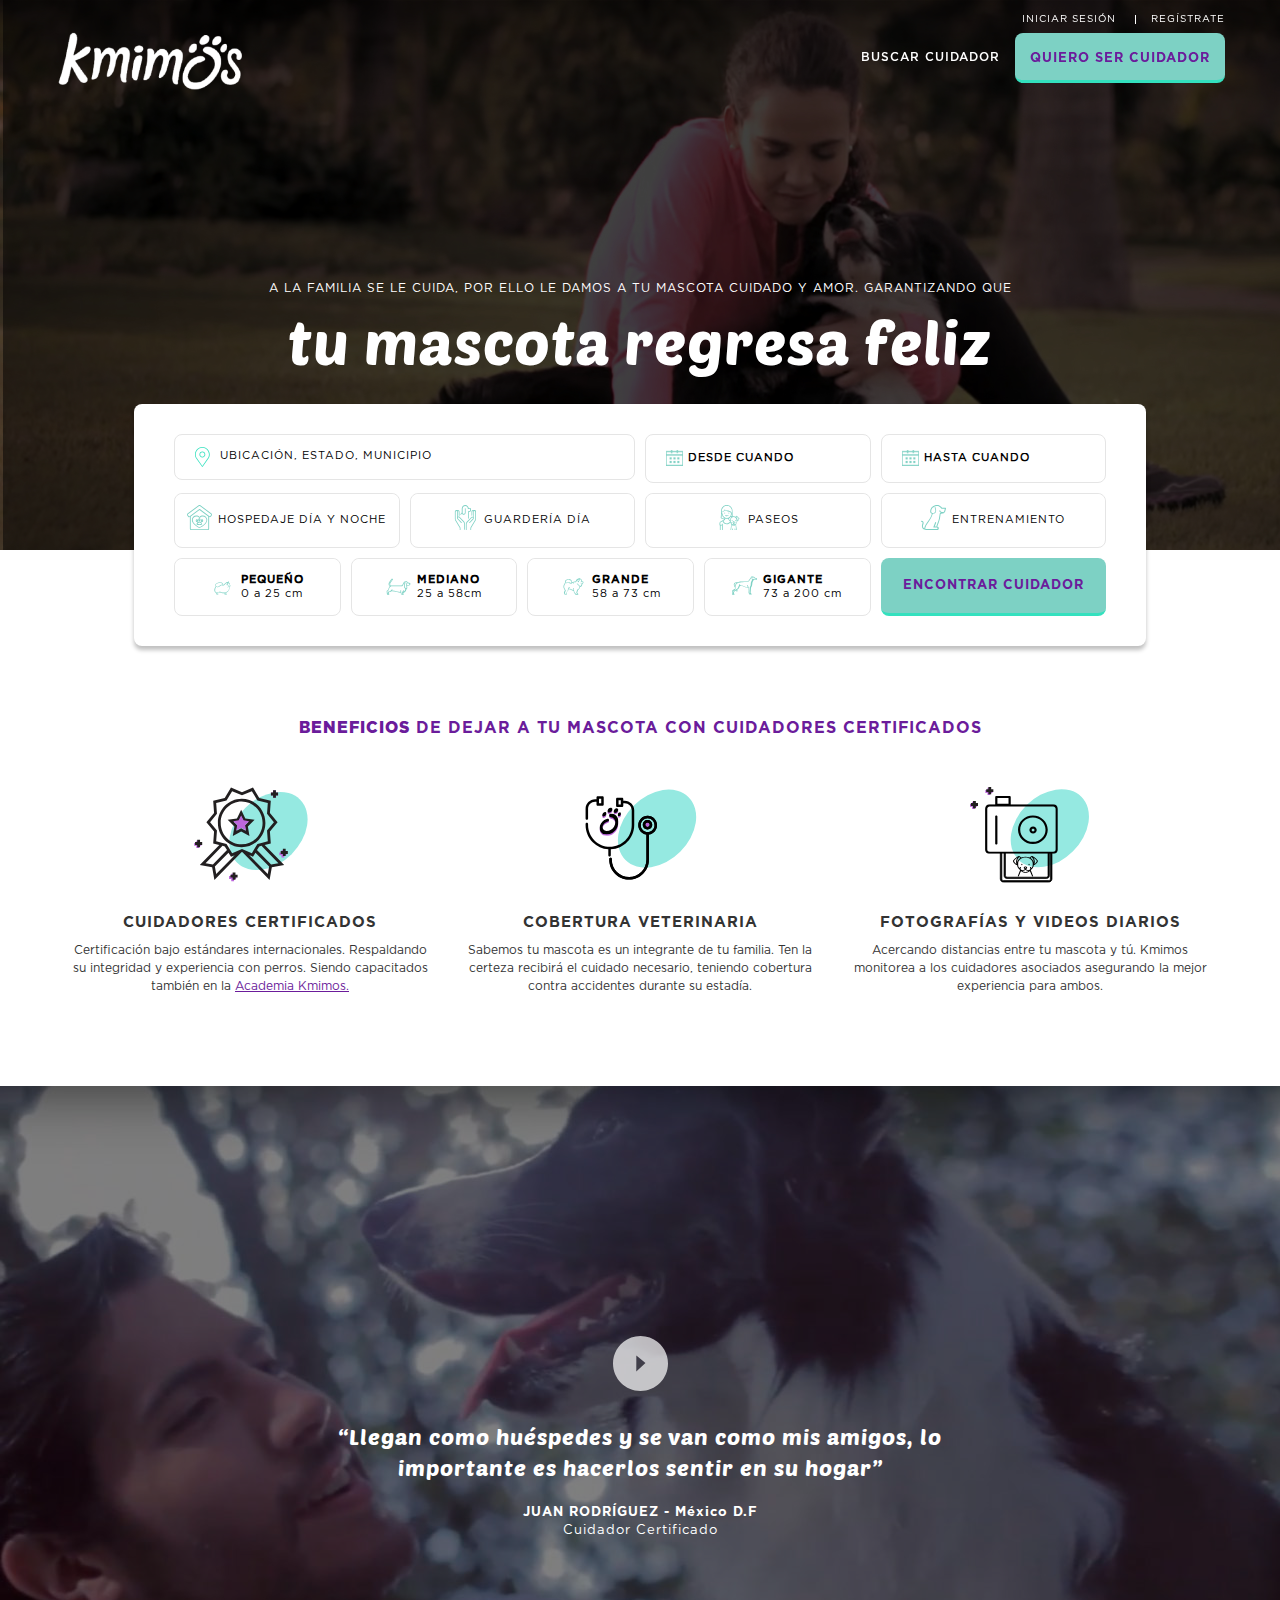
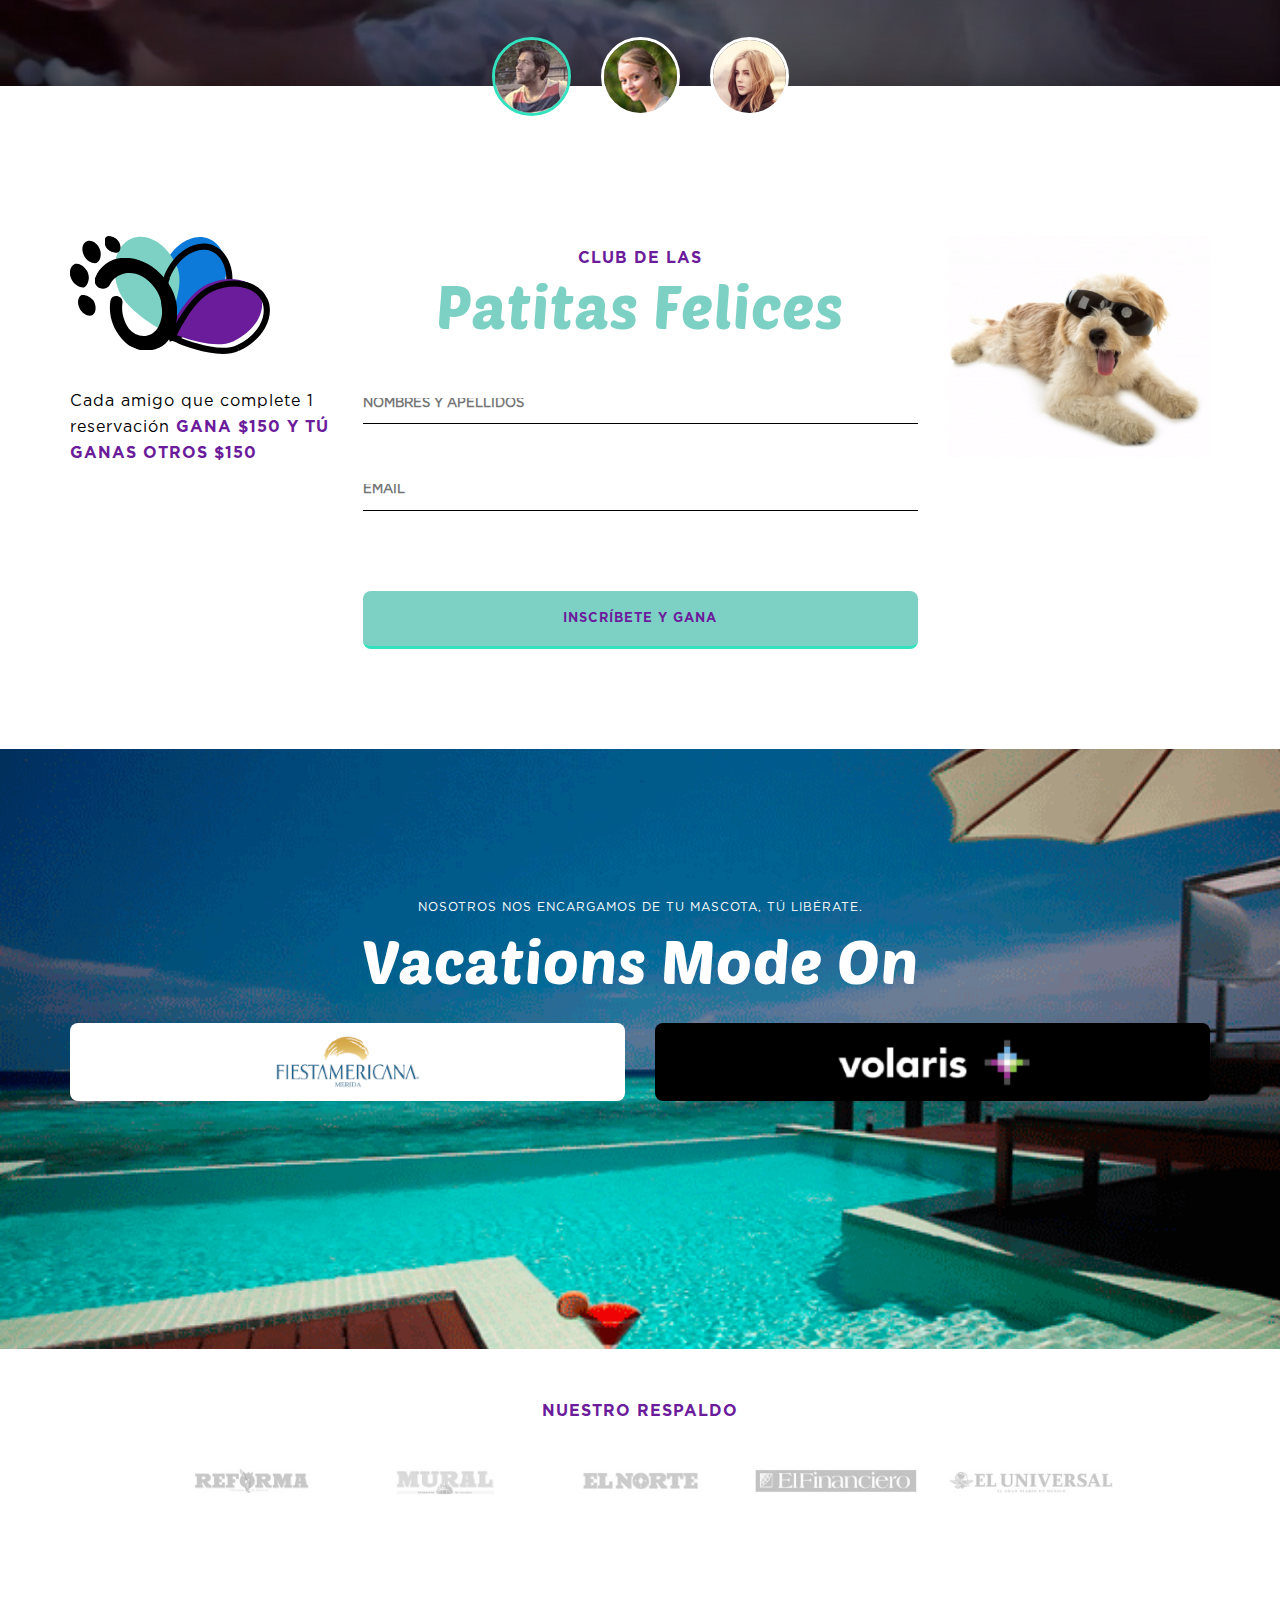
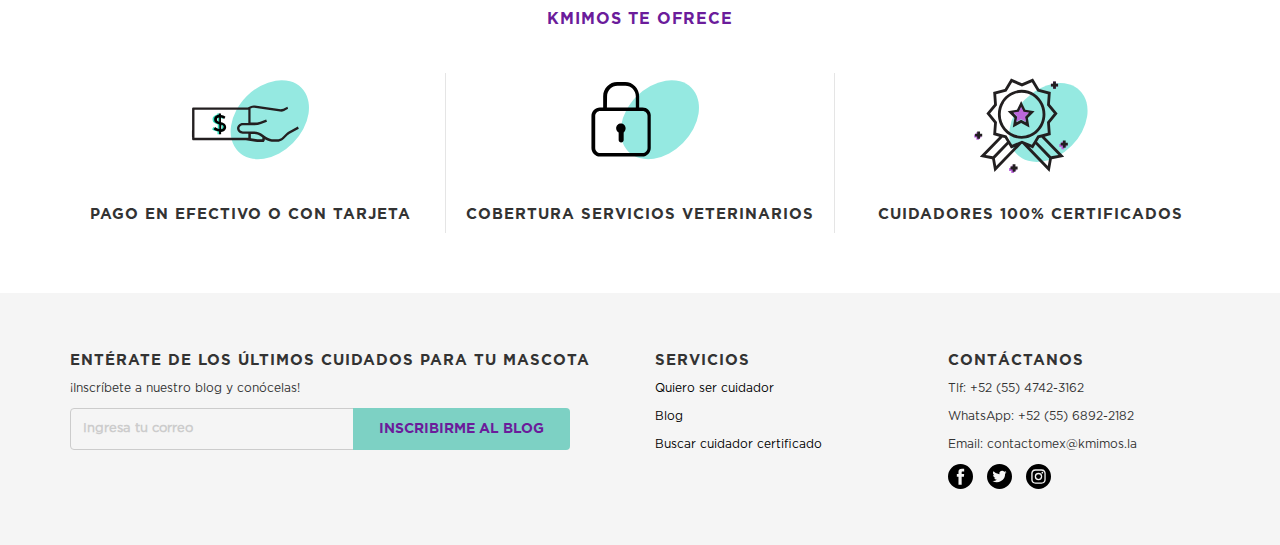
==== commit 5de36083: "ficha cuidador y landing cuidador" ====
--- a/index.html
+++ b/index.html
@@ -12,14 +12,14 @@
 		<link rel="stylesheet" type="text/css" href="css/kmimos_style.css">
 	</head>
 	<body>
-		<!-- MENU NAVBAR -->
+		<!-- SECCIÓN MENU -->
 		<nav class="navbar navbar-fixed-top bg-transparent">
 			<div class="container">
 				<div class="navbar-header">
 					<button type="button" class="navbar-toggle collapsed" data-toggle="collapse" data-target="#bs-example-navbar-collapse-1" aria-expanded="false">
 					<img src="images/km-navbar-mobile.svg" width="30">
 					</button>
-					<a class="navbar-brand" href="index.html"><img src="images/km-logo.png" height="60"></a>
+					<a class="navbar-brand" href="index.html"><img src="images/km-logos/km-logo.png" height="60"></a>
 				</div>
 				<ul class="hidden-xs nav-login">
 					<li><a href="#" style="padding-right: 15px">INICIAR SESIÓN</a></li>
@@ -36,23 +36,25 @@
 				</div>
 			</div>
 		</nav>
-		<!-- FIN MENU NAVBAR -->
-		<!-- SECCIÓN - VIDEOS -->
-		<div class="km-hero-video">
+		<!-- FIN SECCIÓN MENU -->
+		<!-- SECCIÓN 1 -->
+		<!-- SECCIÓN 1 - PARTE VIDEO -->
+		<div class="km-video">
 			<div class="container-fluid">
 				<div class="row">
-					<div class="fullscreen-bg">
+					<div class="km-video-bg">
 						<div class="overlay"></div>
-						<video loop muted autoplay poster="images/km-hero-desktop.jpg" class="fullscreen-bg__video">
-							<source src="images/km-videos/km-video.webm" type="video/webm">
-							<source src="images/km-videos/km-video.mp4" type="video/mp4">
-							<source src="images/km-videos/km-video.ogv" type="video/ogg">
+						<video loop muted autoplay poster="images/km-hero-desktop.jpg" class="km-video-bgscreen">
+							<source src="videos/km-home/km-video.webm" type="video/webm">
+							<source src="videos/km-home/km-video.mp4" type="video/mp4">
+							<source src="videos/km-home/km-video.ogv" type="video/ogg">
 						</video>
 					</div>
 				</div>
 			</div>
 		</div>
-		<!-- FIN SECCIÓN - VIDEOS -->
+		<!-- FIN SECCIÓN 1 - PARTE VIDEO -->
+		<!-- SECCIÓN 1 - PARTE FORMULARIO CUIDADOR -->
 		<div class="km-credibilidad">
 			<div class="container">
 				<div class="km-credibilidad-titular">
@@ -80,32 +82,32 @@
 						</div>
 						<div class="row km-servicios mtb-10">
 							<div class="col-xs-12 col-sm-3">
-								<div class="km-opcion km-hospedaje"><img src="images/icon/icon-hospedaje.svg" class="diblock"><img src="images/icon/icon-hospedaje-blanco.svg" class="dnone"><b>HOSPEDAJE</b> DÍA Y NOCHE</div>
-							</div>
-							<div class="col-xs-12 col-sm-3">
-								<div class="km-opcion km-guarderia"><img src="images/icon/icon-guarderia.svg"><b>GUARDERÍA</b> DÍA</div>
-							</div>
-							<div class="col-xs-12 col-sm-3">
-								<div class="km-opcion km-paseo"><img src="images/icon/icon-paseo.svg"><b>PASEOS</b></div>
-							</div>
-							<div class="col-xs-12 col-sm-3">
-								<div class="km-opcion km-entrenamiento"><img src="images/icon/icon-entrenamiento.svg"><b>ENTRENAMIENTO</b></div>
+								<div class="km-opcion"><img src="images/icon/icon-hospedaje.svg" class="diblock"><img src="images/icon/icon-hospedaje-blanco.svg" class="dnone">HOSPEDAJE</b> DÍA Y NOCHE</div>
+							</div>
+							<div class="col-xs-12 col-sm-3">
+								<div class="km-opcion"><img src="images/icon/icon-guarderia.svg">GUARDERÍA</b> DÍA</div>
+							</div>
+							<div class="col-xs-12 col-sm-3">
+								<div class="km-opcion"><img src="images/icon/icon-paseo.svg">PASEOS</b></div>
+							</div>
+							<div class="col-xs-12 col-sm-3">
+								<div class="km-opcion"><img src="images/icon/icon-entrenamiento.svg">ENTRENAMIENTO</b></div>
 							</div>
 						</div>
 						<div class="row">
 							<div class="col-xs-12 col-sm-9">
 								<div class="row km-tamanio">
 									<div class="col-xs-6 col-sm-3">
-										<div class="km-opcion km-pequenio"><img src="images/icon/icon-pequenio.svg"><div class="km-opcion-text"><b>PEQUEÑO</b><br>0 a 25 cm</div></div>
+										<div class="km-opcion"><img src="images/icon/icon-pequenio.svg"><div class="km-opcion-text"><b>PEQUEÑO</b><br>0 a 25 cm</div></div>
 									</div>
 									<div class="col-xs-6 col-sm-3">
-										<div class="km-opcion km-mediano"><img src="images/icon/icon-mediano.svg"><div class="km-opcion-text"><b>MEDIANO</b><br>25 a 58cm</div></div>
+										<div class="km-opcion"><img src="images/icon/icon-mediano.svg"><div class="km-opcion-text"><b>MEDIANO</b><br>25 a 58cm</div></div>
 									</div>
 									<div class="col-xs-6 col-sm-3">
-										<div class="km-opcion km-grande"><img src="images/icon/icon-grande.svg"><div class="km-opcion-text"><b>GRANDE</b><br>58 a 73 cm</div></div>
+										<div class="km-opcion"><img src="images/icon/icon-grande.svg"><div class="km-opcion-text"><b>GRANDE</b><br>58 a 73 cm</div></div>
 									</div>
 									<div class="col-xs-6 col-sm-3">
-										<div class="km-opcion km-gigante"><img src="images/icon/icon-gigante.svg"><div class="km-opcion-text"><b>GIGANTE</b><br>73 a 200 cm</div></div>
+										<div class="km-opcion"><img src="images/icon/icon-gigante.svg"><div class="km-opcion-text"><b>GIGANTE</b><br>73 a 200 cm</div></div>
 									</div>
 								</div>
 							</div>
@@ -119,33 +121,34 @@
 											<div class="km-servicios-adicionales">
 												<div class="row">
 													<div class="col-xs-12 col-sm-3">
-														<div class="km-opcion km-corte"><img src="images/icon/icon-corteypelo.svg"><div class="km-opcion-text"><b>CORTE DE<br> PELO Y UÑAS</b></div></div>
-													</div>
-													<div class="col-xs-12 col-sm-3">
-														<div class="km-opcion km-banio"><img src="images/icon/icon-banoyseco.svg"><div class="km-opcion-text"><b>BAÑO<br> Y SECADO</b></div></div>
-													</div>
-													<div class="col-xs-12 col-sm-3">
-														<div class="km-opcion km-dental"><img src="images/icon/icon-dental.svg"><div class="km-opcion-text"><b>LIMPIEZA<br> DENTAL</b></div></div>
-													</div>
-													<div class="col-xs-12 col-sm-3">
-														<div class="km-opcion km-veterinario"><img src="images/icon/icon-veterinario.svg"><div class="km-opcion-text"><b>VISITA AL<br> VETERINARIO</b></div></div>
+														<div class="km-opcion km-corte"><img src="images/icon/icon-corteypelo.svg"><div class="km-opcion-text">CORTE DE<br> PELO Y UÑAS</div></div>
+													</div>
+													<div class="col-xs-12 col-sm-3">
+														<div class="km-opcion km-banio"><img src="images/icon/icon-banoyseco.svg"><div class="km-opcion-text">BAÑO<br> Y SECADO</div></div>
+													</div>
+													<div class="col-xs-12 col-sm-3">
+														<div class="km-opcion km-dental"><img src="images/icon/icon-dental.svg"><div class="km-opcion-text">LIMPIEZA<br> DENTAL</div></div>
+													</div>
+													<div class="col-xs-12 col-sm-3">
+														<div class="km-opcion km-veterinario"><img src="images/icon/icon-veterinario.svg"><div class="km-opcion-text">VISITA AL<br> VETERINARIO</div></div>
 													</div>
 												</div>
 												<div class="row mtb-10">
 													<div class="col-xs-12 col-sm-3">
-														<div class="km-opcion km-acupuntura"><img src="images/icon/icon-acupuntura.svg"><div class="km-opcion-text"><b>ACUPUNTURA</b></div></div>
-													</div>
-													<div class="col-xs-12 col-sm-3">
-														<div class="km-opcion km-transportesencillo"><img src="images/icon/icon-transportesencillo.svg"><div class="km-opcion-text"><b>TRANSPORTE<br> SENCILLO</b></div></div>
-													</div>
-													<div class="col-xs-12 col-sm-3">
-														<div class="km-opcion km-transporteredondo"><img src="images/icon/icon-transporteredondo.svg"><div class="km-opcion-text"><b>TRANSPORTE<br> REDONDO</b></div></div>
-													</div>
-													<div class="col-xs-12 col-sm-3">
-														<a href="km-resultado-grid.html" class="km-btn-primary ">AGREGAR SERVICIO ADICIONAL</a>
+														<div class="km-opcion km-acupuntura"><img src="images/icon/icon-acupuntura.svg"><div class="km-opcion-text">ACUPUNTURA</div></div>
+													</div>
+													<div class="col-xs-12 col-sm-3">
+														<div class="km-opcion km-transportesencillo"><img src="images/icon/icon-transportesencillo.svg"><div class="km-opcion-text">TRANSPORTE<br> SENCILLO</div></div>
+													</div>
+													<div class="col-xs-12 col-sm-3">
+														<div class="km-opcion km-transporteredondo"><img src="images/icon/icon-transporteredondo.svg"><div class="km-opcion-text">TRANSPORTE<br> REDONDO</div></div>
+													</div>
+													<div class="col-xs-12 col-sm-3">
+														<a href="km-resultado-grid.html" class="km-btn-primary" style="height: 70px; line-height: 40px;">AGREGAR SERVICIO</a>
 													</div>
 												</div>
 											</div>
+											<a class="km-link" href="km-resultado-grid.html" style="color: black; display:block; margin-top: 30px;">NO DESEO POR AHORA, GRACIAS</a>
 										</div>
 									</div>
 								</div>
@@ -155,7 +158,9 @@
 				</div>
 			</div>
 		</div>
-		<!-- SECCIÓN BENEFICIOS -->
+		<!-- FIN SECCIÓN 1 - PARTE FORMULARIO CUIDADOR -->
+		<!-- FIN SECCIÓN 1 -->
+		<!-- SECCIÓN 2 - BENEFICIOS -->
 		<div class="km-beneficios">
 			<div class="container">
 				<h4><div style="font-family: 'Gotham-Pro-Black'; display: inline-block;">BENEFICIOS</div> DE DEJAR A TU MASCOTA CON CUIDADORES CERTIFICADOS</h4>
@@ -202,8 +207,8 @@
 				</div>
 			</div>
 		</div>
-		<!-- FIN SECCIÓN BENEFICIOS -->
-		<!-- SECCIÓN TESTIMONIALES -->
+		<!-- FIN SECCIÓN 2 - BENEFICIOS -->
+		<!-- SECCIÓN 3 - TESTIMONIALES -->
 		<div class="km-testimoniales">
 			<div class="container-fluid">
 				<div class="row">
@@ -220,9 +225,9 @@
 									<div class="km-autor-descripcion">Cuidador Certificado</div>
 								</div>
 								<video>
-									<source src="images/km-videos/km-video.webm" type="video/webm">
-									<source src="images/km-videos/km-video.mp4" type="video/mp4">
-									<source src="images/km-videos/km-video.ogv" type="video/ogg">
+									<source src="videos/km-home/km-video.webm" type="video/webm">
+									<source src="videos/km-home/km-video.mp4" type="video/mp4">
+									<source src="videos/km-home/km-video.ogv" type="video/ogg">
 								</video>
 								<img class="img-testimoniales" src="images/km-testimoniales/testimonial-1.jpg">
 							</div>
@@ -239,9 +244,9 @@
 									<div class="km-autor-descripcion">Cuidador Certificado</div>
 								</div>
 								<video>
-									<source src="images/km-videos/km-video.webm" type="video/webm">
-									<source src="images/km-videos/km-video.mp4" type="video/mp4">
-									<source src="images/km-videos/km-video.ogv" type="video/ogg">
+									<source src="videos/km-home/km-video.webm" type="video/webm">
+									<source src="videos/km-home/km-video.mp4" type="video/mp4">
+									<source src="videos/km-home/km-video.ogv" type="video/ogg">
 								</video>
 								<img class="img-testimoniales" src="images/km-testimoniales/testimonial-2.jpg">
 							</div>
@@ -258,31 +263,19 @@
 									<div class="km-autor-descripcion">Cuidador Certificado</div>
 								</div>
 								<video>
-									<source src="images/km-videos/km-video.webm" type="video/webm">
-									<source src="images/km-videos/km-video.mp4" type="video/mp4">
-									<source src="images/km-videos/km-video.ogv" type="video/ogg">
+									<source src="videos/km-home/km-video.webm" type="video/webm">
+									<source src="videos/km-home/km-video.mp4" type="video/mp4">
+									<source src="videos/km-home/km-video.ogv" type="video/ogg">
 								</video>
 								<img class="img-testimoniales" src="images/km-testimoniales/testimonial-3.jpg">
 							</div>
 						</li>
-						<!-- <li style="background-image:url('images/km-testimoniales/testimonial-1.jpg');">
-										<div class="overlay"></div>
-										<div class="km-testimonial-text">
-														<div class="km-video-testimonial">
-																		<a href="Javascript: void(0);"><img src="images/icon/icon-video.svg" width="55"></a>
-														</div>
-														<div class="km-testimonial">“Llegan como huéspedes y se van como mis amigos, lo importante es hacerlos sentir en su hogar”</div>
-														<div class="km-autor">JUAN RODRÍGUEZ - México D.F</div>
-														<div class="km-descripcion">Cuidador Certificado</div>
-										</div>
-						</li>
-						-->
 					</ul>
 				</div>
 			</div>
 		</div>
-		<!-- SECCIÓN TESTIMONIALES -->
-		<!-- SECCIÓN CLUB PATITAS FELICES -->
+		<!-- FIN SECCIÓN 3 - TESTIMONIALES -->
+		<!-- SECCIÓN 4 - CLUB PATITAS FELICES -->
 		<div class="km-club">
 			<div class="container">
 				<div class="row">
@@ -307,23 +300,121 @@
 				</div>
 			</div>
 		</div>
-		<!-- FIN SECCIÓN CLUB PATITAS FELICES -->
-		<!-- SECCIÓN VACACIONES -->
+		<!-- FIN SECCIÓN 4 - CLUB PATITAS FELICES -->
+		<!-- SECCIÓN 5 - VACACIONES -->
 		<div class="km-vacaciones">
 			<div class="container">
-					<p>NOSOTROS NOS ENCARGAMOS DE TU MASCOTA, TÚ LIBÉRATE.</p>
-					<h2>Vacations Mode On</h2>
+				<p>NOSOTROS NOS ENCARGAMOS DE TU MASCOTA, TÚ LIBÉRATE.</p>
+				<h2>Vacations Mode On</h2>
 				<div class="row">
 					<div class="col-xs-12 col-sm-6">
-						<a href="#" style="background-color: white;"><img src="images/logo-hotel.jpg"></a>
+						<a href="#" style="background-color: white;"><img src="images/km-logos/logo-hotel.jpg"></a>
 					</div>
 					<div class="col-xs-12 col-sm-6">
-						<a href="#" style="background-color: black;"><img src="images/logo-volaris.jpg"></a>
-					</div>
-				</div>
-			</div>
-		</div>
-		<!-- FIN SECCIÓN VACACIONES -->
+						<a href="#" style="background-color: black;"><img src="images/km-logos/logo-volaris.jpg"></a>
+					</div>
+				</div>
+			</div>
+		</div>
+		<!-- FIN SECCIÓN 5 - VACACIONES -->
+		<!-- SECCIÓN 6 - BENEFICIOS -->
+		<div class="km-medios">
+			<div class="container">
+				<h4>NUESTRO RESPALDO</h4>
+				<div class="row">
+					<div class="col-xs-6 col-md-offset-1 col-md-2">
+						<img src="images/km-medios/reforma.jpg">
+					</div>
+					<div class="col-xs-6 col-md-2">
+						<img src="images/km-medios/mural.jpg">
+					</div>
+					<div class="col-xs-6 col-md-2">
+						<img src="images/km-medios/norte.jpg">
+					</div>
+					<div class="col-xs-6 col-md-2">
+						<img src="images/km-medios/financiero.jpg">
+					</div>
+					<div class="col-xs-12 col-md-2">
+						<img src="images/km-medios/universal.jpg">
+					</div>
+				</div>
+			</div>
+		</div>
+		<!-- FIN SECCIÓN 6 - BENEFICIOS -->
+		<!-- SECCIÓN 7 - BENEFICIOS -->
+		<div class="km-beneficios">
+			<div class="container">
+				<h4>KMIMOS TE OFRECE</h4>
+				<div class="row">
+					<div class="col-xs-4">
+						<div class="km-beneficios-icon">
+							<img src="images/km-pago.svg">
+						</div>
+						<div class="km-beneficios-text">
+							<h5 class="h5-sub">PAGO EN EFECTIVO O CON TARJETA</h5>
+						</div>
+					</div>
+					<div class="col-xs-4 brd-lr">
+						<div class="km-beneficios-icon">
+							<img src="images/km-seguridad.svg">
+						</div>
+						<div class="km-beneficios-text">
+							<h5 class="h5-sub">COBERTURA SERVICIOS VETERINARIOS</h5>
+						</div>
+					</div>
+					<div class="col-xs-4">
+						<div class="km-beneficios-icon">
+							<img src="images/km-certificado.svg">
+						</div>
+						<div class="km-beneficios-text">
+							<h5 class="h5-sub">CUIDADORES 100% CERTIFICADOS</h5>
+						</div>
+					</div>
+				</div>
+			</div>
+		</div>
+		<!-- FIN SECCIÓN 7 - BENEFICIOS -->
+		<!-- SECCIÓN FOOTER -->
+		<footer>
+			<div class="container">
+				<div class="row">
+					<div class="col-xs-12 col-sm-6">
+						<h5>ENTÉRATE DE LOS ÚLTIMOS CUIDADOS PARA TU MASCOTA</h5>
+						<p>¡Inscríbete a nuestro blog y conócelas!</p>
+						<div class="km-inscripcion">
+							<div class="input-group">
+								<input type="text" class="form-control" placeholder="Ingresa tu correo">
+								<span class="input-group-btn">
+									<button class="btn" type="button">INSCRIBIRME AL BLOG</button>
+								</span>
+							</div>
+						</div>
+					</div>
+					<div class="col-xs-12 col-sm-3">
+						<h5>SERVICIOS</h5>
+						<p><a href="#">Quiero ser cuidador</a></p>
+						<p><a href="#">Blog</a></p>
+						<p><a href="#">Buscar cuidador certificado</a></p>
+					</div>
+					<div class="col-xs-12 col-sm-3">
+						<h5>CONTÁCTANOS</h5>
+						<p>Tlf: +52 (55) 4742-3162</p>
+						<p>WhatsApp: +52 (55) 6892-2182</p>
+						<p>Email: contactomex@kmimos.la</p>
+						<div class="km-icon-redes">
+							<a href="#"><svg xmlns="http://www.w3.org/2000/svg" viewBox="0 0 25 25"><path class="cls-1" d="M12.5,0A12.5,12.5,0,1,0,25,12.5,12.5,12.5,0,0,0,12.5,0Zm3.66,7.56H14.41c-.61,0-.74.25-.74.89V10h2.49l-.25,2.7H13.67v8H10.48v-8H8.82V10h1.66V7.83c0-2,1.07-3.07,3.47-3.07h2.21Z"/></svg></a>
+						</div>
+						<div class="km-icon-redes">
+							<a href="#"><svg xmlns="http://www.w3.org/2000/svg" viewBox="0 0 25 25"><path class="cls-1" d="M12.5,0A12.5,12.5,0,1,0,25,12.5,12.5,12.5,0,0,0,12.5,0Zm5.59,9.64A8.21,8.21,0,0,1,5.47,16.92,5.9,5.9,0,0,0,9.8,15.69a2.92,2.92,0,0,1-2.7-2,3,3,0,0,0,1.29-.06,2.89,2.89,0,0,1-2.3-2.86,2.63,2.63,0,0,0,1.29.37,2.86,2.86,0,0,1-.89-3.84,8.12,8.12,0,0,0,5.93,3,2.86,2.86,0,0,1,4.88-2.61A5.35,5.35,0,0,0,19.13,7a3,3,0,0,1-1.26,1.6,6,6,0,0,0,1.66-.46A6.12,6.12,0,0,1,18.09,9.64Z"/></svg></a>
+						</div>
+						<div class="km-icon-redes">
+							<a href="#"><svg xmlns="http://www.w3.org/2000/svg" viewBox="0 0 25 25"><circle class="cls-1" cx="12.5" cy="12.53" r="2.4"/><path class="cls-1" d="M18.15,8.26a2.62,2.62,0,0,0-.55-.83,1.88,1.88,0,0,0-.83-.55,4.37,4.37,0,0,0-1.35-.25c-.77,0-1,0-2.92,0s-2.15,0-2.92,0a4.17,4.17,0,0,0-1.35.25,2.62,2.62,0,0,0-.83.55,1.88,1.88,0,0,0-.55.83A4.37,4.37,0,0,0,6.6,9.61c0,.77,0,1,0,2.92s0,2.15,0,2.92a4.17,4.17,0,0,0,.25,1.35,2.62,2.62,0,0,0,.55.83,1.88,1.88,0,0,0,.83.55,4.38,4.38,0,0,0,1.35.25c.77,0,1,0,2.92,0s2.15,0,2.92,0a4.18,4.18,0,0,0,1.35-.25,2.62,2.62,0,0,0,.83-.55,1.89,1.89,0,0,0,.55-.83,4.38,4.38,0,0,0,.25-1.35c0-.77,0-1,0-2.92s0-2.15,0-2.92A4.18,4.18,0,0,0,18.15,8.26Zm-5.66,8a3.72,3.72,0,1,1,3.72-3.72A3.71,3.71,0,0,1,12.5,16.25Zm3.87-6.73a.86.86,0,1,1,.86-.86A.86.86,0,0,1,16.37,9.52Z"/><path class="cls-1" d="M12.5,0A12.5,12.5,0,1,0,25,12.5,12.5,12.5,0,0,0,12.5,0Zm7.19,15.48a5,5,0,0,1-.34,1.75,3.44,3.44,0,0,1-.83,1.29,3.7,3.7,0,0,1-1.29.83,5,5,0,0,1-1.75.34c-.77,0-1,0-3,0s-2.21,0-3,0a5,5,0,0,1-1.75-.34,3.44,3.44,0,0,1-1.29-.83,3.7,3.7,0,0,1-.83-1.29,5,5,0,0,1-.34-1.75c0-.77,0-1,0-3s0-2.21,0-3a5,5,0,0,1,.34-1.75,3.44,3.44,0,0,1,.83-1.29,3.7,3.7,0,0,1,1.29-.83,5,5,0,0,1,1.75-.34c.77,0,1,0,3,0s2.21,0,3,0a5,5,0,0,1,1.75.34,3.44,3.44,0,0,1,1.29.83,3.7,3.7,0,0,1,.83,1.29,5,5,0,0,1,.34,1.75c0,.77,0,1,0,3S19.72,14.71,19.69,15.48Z"/></svg></a>
+						</div>
+					</div>
+				</div>
+			</div>
+		</footer>
+		<!-- FIN SECCIÓN FOOTER -->
 		<script src="https://ajax.googleapis.com/ajax/libs/jquery/1.12.4/jquery.min.js"></script>
 		<script type="text/javascript" src="js/datepicker.min.js"></script>
 		<script type="text/javascript" src="js/datepicker.es.min.js"></script>
--- a/css/kmimos_style.css
+++ b/css/kmimos_style.css
@@ -3,8 +3,40 @@
 	font-family: 'Gotham-Pro-Regular', arial, sans-serif;
 	font-size: 13px;
 }
+@font-face {
+	font-family: 'Poetsen';
+	src: url(../fonts/poetsen_one/PoetsenOne-Regular.ttf) format('truetype');
+}
+@font-face {
+	font-family: 'Gotham-Pro-Light';
+	src: url(../fonts/gotham_pro/gotham-pro-light.otf) format('opentype');
+}
+@font-face {
+	font-family: 'Gotham-Pro-Regular';
+	src: url(../fonts/gotham_pro/gotham-pro-regular.otf) format('opentype');
+}
+@font-face {
+	font-family: 'Gotham-Pro-Medium';
+	src: url(../fonts/gotham_pro/gotham-pro-medium.otf) format('opentype');
+}
+@font-face {
+	font-family: 'Gotham-Pro-Bold';
+	src: url(../fonts/gotham_pro/gotham-pro-bold.otf) format('opentype');
+}
+@font-face {
+	font-family: 'Gotham-Pro-Black';
+	src: url(../fonts/gotham_pro/gotham-pro-black.otf) format('opentype');
+}
 :focus {
-	outline: 0;
+	outline: 0!important;
+}
+img {
+	user-drag: none; 
+	user-select: none;
+	-moz-user-select: none;
+	-webkit-user-drag: none;
+	-webkit-user-select: none;
+	-ms-user-select: none;
 }
 b {
 	font-family: 'Gotham-Pro-Medium',arial,sans-serif;
@@ -19,7 +51,7 @@
 h4 {
 	color: #6B1C9B;
 	font-family: 'Gotham-Pro-Bold',arial,sans-serif;
-	font-size: 18px;
+	font-size: 16px;
 	line-height: 26px;
 	letter-spacing: 1px;
 }
@@ -36,29 +68,9 @@
 	font-size: 12px;
 	line-height: 18px;
 }
-@font-face {
-	font-family: 'Poetsen';
-	src: url(../fonts/poetsen_one/PoetsenOne-Regular.ttf) format('truetype');
-}
-@font-face {
-	font-family: 'Gotham-Pro-Light';
-	src: url(../fonts/gotham_pro/gotham-pro-light.otf) format('opentype');
-}
-@font-face {
-	font-family: 'Gotham-Pro-Regular';
-	src: url(../fonts/gotham_pro/gotham-pro-regular.otf) format('opentype');
-}
-@font-face {
-	font-family: 'Gotham-Pro-Medium';
-	src: url(../fonts/gotham_pro/gotham-pro-medium.otf) format('opentype');
-}
-@font-face {
-	font-family: 'Gotham-Pro-Bold';
-	src: url(../fonts/gotham_pro/gotham-pro-bold.otf) format('opentype');
-}
-@font-face {
-	font-family: 'Gotham-Pro-Black';
-	src: url(../fonts/gotham_pro/gotham-pro-black.otf) format('opentype');
+.brd-lr {
+	border-left: 1px solid #e5e5e5;
+	border-right: 1px solid #e5e5e5;
 }
 .pd-tb5 {
 	padding-top: 5px!important;
@@ -97,7 +109,74 @@
 	-webkit-transition: all .2s ease-in-out;
 	-moz-transition: all .2s ease-in-out;
 }
-
+.km-btn-fb {
+	background-color: #4366B4;
+	border-radius: 5px;
+    color: white;
+    text-align: center;
+    display: block;
+    padding: 20px 0;
+    line-height: 100%;
+    margin-bottom: 20px;
+}
+.km-btn-border {
+	border: 1px solid black;
+	border-radius: 5px;
+    color: black;
+    text-align: center;
+    display: block;
+    padding: 20px 0;
+    line-height: 100%;
+    margin-bottom: 20px;
+}
+.km-btn-borderw {
+	background-color: white;
+    border-radius: 8px;
+    box-shadow: 0px 5px 0px 0px #480571;
+    color: #6B1C9B;
+    font-family: 'Gotham-Pro-Bold',arial,sans-serif;
+    font-size: 13px;
+    letter-spacing: 1px;
+    display: block;
+    margin: 50px auto 0;
+    line-height: 100%;
+    padding: 20px;
+    text-align: center;
+    width: 300px;
+}
+.km-btn {
+	background-color: #7DD1C4;
+    border-bottom: 3px solid #33e1be;
+    border-radius: 8px;
+    color: #6B1C9B;
+    font-family: 'Gotham-Pro-Bold',arial,sans-serif;
+    font-size: 13px;
+    letter-spacing: 1px;
+    display: block;
+    margin: auto;
+    line-height: 100%;
+    padding: 20px;
+    text-align: center;
+    width: 300px;
+}
+.km-btn-correo {
+	background-color: #33E1BE;
+	border-radius: 5px;
+    color: white;
+    text-align: center;
+    display: block;
+    padding: 20px 0;
+    line-height: 100%;
+    margin-bottom: 20px;
+}
+.km-btn-secondary {
+	background-color: #6B1C9B;
+    color: white;
+    text-align: center;
+    display: block;
+    padding: 20px 0;
+    line-height: 100%;
+}
 .pd5 {
 	padding-left: 5px;
 	padding-right: 5px;
@@ -110,7 +189,28 @@
 	margin-top: 10px;
 	margin-bottom: 10px;
 }
-/* MENÚ NAVBAR */
+
+.fixed-bottom {
+	position: fixed;
+    z-index: 99999;
+    bottom: 0;
+    left: 0;
+    right: 0;
+}
+
+section {
+	text-align: center;
+	padding: 60px 0;
+}
+
+
+
+
+
+
+
+
+/* MENÚ */
 .bg-transparent {
 	background-color: transparent;
 	transition: background-color .5s ease 0s;
@@ -135,6 +235,9 @@
 	position: relative;
 	top: 0;
 }
+.nav>li>a {
+	line-height: 100%!important;
+}
 .nav>li>a:hover {
 	background-color: transparent;
 }
@@ -148,7 +251,7 @@
 .nav-login {
 	color: white;
 	position: absolute;
-	top: -25px;
+	top: -20px;
 	right: 0;
 }
 .nav-login {
@@ -171,6 +274,9 @@
 	transition: all 0.3s ease-in-out;
 	-webkit-transition: all 0.3s ease-in-out;
 	-moz-transition: all 0.3s ease-in-out;
+}
+.navbar-right {
+	padding-top: 3px;
 }
 .logo-img-mobile {
 	height: 30px;
@@ -197,12 +303,12 @@
 	color: #6B1C9B;
 	font-weight: 700;
 }
-/* FIN MENÚ NAVBAR */
+/* FIN MENÚ */
 
 
 
 /* SECCIÓN 1 - KMIMOS VIDEOS */
-.km-hero-video {
+.km-video {
 	position: relative;
 	height: 550px;
 }
@@ -220,7 +326,7 @@
 .km-credibilidad-titular h2 {
 	color: white;
 }
-.fullscreen-bg {
+.km-video-bg {
 	position: absolute;
 	top: 0;
 	right: 0;
@@ -229,7 +335,7 @@
 	overflow: hidden;
 	z-index: -100;
 }
-.fullscreen-bg__video {
+.km-video-bgscreen {
 	position: absolute;
 	top: 50%;
 	left: 50%;
@@ -257,13 +363,11 @@
 	border: 1px solid #e5e5e5;
 	color: black;
 	font-size: 11px;
-	font-family: 'Gotham-Pro-Medium'!important;
 	letter-spacing: 1px;
 	transition: all .3s ease-in-out;
 	-webkit-transition: all .3s ease-in-out;
 	-moz-transition: all .3s ease-in-out;
 	cursor: pointer;
-	font-family: 'Gotham-Pro-Bold',arial,sans-serif;
 	width: 100%;
 	padding: 14px;
 	border-radius: 8px;
@@ -340,28 +444,6 @@
 	border-color: #33e1be;
 	top: -1px;
 }
-
-/* .km-opcion:hover{
-	background: #33e1be;
-	color: black;
-	transition: all .2s ease-in-out;
-	-webkit-transition: all .2s ease-in-out;
-	-moz-transition: all .2s ease-in-out;
-	text-decoration: none;
-	border: 1px solid #33e1be;
-}
-.km-opcion:hover .diblock {
-	display: none;
-	transition: all .3s ease-in-out;
-	-webkit-transition: all .3s ease-in-out;
-	-moz-transition: all .3s ease-in-out;
-}
-.km-opcion:hover .dnone {
-	display: inline-block;
-	transition: all .3s ease-in-out;
-	-webkit-transition: all .3s ease-in-out;
-	-moz-transition: all .3s ease-in-out;
-} */
 .km-formulario-cuidador img {
 	position: relative;
 	margin-right: 6px;
@@ -393,7 +475,6 @@
 	color: #000!important;
 	font-size: 11px!important;
 	letter-spacing: 1px!important;
-	font-family: 'Gotham-Pro-Medium'!important;
 	-webkit-transform: translateY(0px)!important;
 			transform: translateY(0px)!important;
 }
@@ -401,7 +482,6 @@
 	color: #000!important;
 	font-size: 11px!important;
 	letter-spacing: 1px!important;
-	font-family: 'Gotham-Pro-Medium'!important;
 	-webkit-transform: translateY(0px)!important;
 			transform: translateY(0px)!important;
 }
@@ -409,7 +489,6 @@
 	color: #000!important;
 	font-size: 11px!important;
 	letter-spacing: 1px!important;
-	font-family: 'Gotham-Pro-Medium'!important;
 	-webkit-transform: translateY(0px)!important;
 			transform: translateY(0px)!important;
 }
@@ -417,7 +496,6 @@
 	color: #000!important;
 	font-size: 11px!important;
 	letter-spacing: 1px!important;
-	font-family: 'Gotham-Pro-Medium'!important;
 	-webkit-transform: translateY(0px)!important;
 			transform: translateY(0px)!important;
 }
@@ -510,8 +588,11 @@
 	min-width: 100%;
 	min-height: 100%;
 	width: 100%;
--webkit-transform: translateX(-50%) translateY(-50%);
-transform: translateX(-50%) translateY(-50%);
+	-webkit-transform: translateX(-50%) translateY(-50%);
+	transform: translateX(-50%) translateY(-50%);
+}
+.km-testimoniales .bx-controls-direction {
+	display: none;
 }
 .km-testimonial-text {
 	margin: auto;
@@ -527,6 +608,7 @@
 	font-family: 'Poetsen';
 	font-size: 22px;
 	margin: 30px 0 20px;
+	padding: 0px 10px;
 }
 .km-video-testimonial {
 	margin: auto;
@@ -669,6 +751,7 @@
 .km-vacaciones .col-sm-6 {
 	margin: 20px 0;
 }
+
 /*POPUP SERVICIOS*/
 #popup-servicios {
 	text-align: center;
@@ -679,7 +762,7 @@
 	max-width: 850px;
 }
 #popup-servicios .modal-content {
-	padding: 30px;
+	padding: 30px 50px;
 }
 #popup-servicios .km-opcion {
 	padding: 20px 0;
@@ -706,172 +789,7 @@
 	max-width: 100%!important;
 }
 
-/* RESPONSIVE */
-@media (max-width: 992px) and (min-width: 768px) {
-	.km-opcion {
-		height: 70px;
-	}
-}
-@media (max-width: 900px) {
-	button.close {
-		right: 10px;
-		color: black;
-	}
-	button.close:hover {
-		color: black;
-	}
-}
-@media (min-width: 767px) {
-	.km-opcion:hover:before {
-		border-top: 6px solid #33e1be;
-		top: -1px;
-	}
-}
-@media (max-width: 767px) {
-
-
-.bx-wrapper .bx-prev, .bx-wrapper .bx-next {
-	display: none;
-}
-	h2 {
-		font-size: 35px;
-	}
-	h4 {
-		font-size: 16px;
-		line-height: 24px;
-	}
-	p {
-		line-height: 15px;
-	}
-	.bg-white {
-		height: 60px;
-	}
-	.navbar-brand>img {
-		height: 40px!important;
-		padding-left: 15px;
-		top: 5px;
-	}
-	.navbar {
-		padding-top: 30px!important;
-	}
-	.navbar-header {
-		margin-top: -22px;
-	}
-	.navbar-nav {
-		margin: 0px -15px;
-	}
-	.nav>li {
-		background: white;
-	}
-	ul.navbar-right li:last-child {
-		padding-left: 10px;
-		padding-right: 10px;
-		background-color: white;
-		display: flex;
-		padding-bottom: 10px;
-	}
-	.km-nav-link {
-		color: black;
-	}
-	.nav .principal {
-		float: none;
-		margin: 0 auto;
-	}
-	.km-hero-video {
-		height: 500px;
-	}
-	.km-servicios .km-opcion {
-		text-align: left;
-		padding-left: 20px;
-	}
-	.km-credibilidad-titular {
-		text-align: left;
-	}
-	.km-servicios .col-sm-3, .km-tamanio .col-sm-3, .km-fechas .col-sm-3, .km-fechas .col-sm-6 {
-		margin-bottom: 10px;
-	}
-	.km-cuidador .container {
-		padding-left: 0;
-		padding-right: 0;
-	}
-	.km-cuidador .km-formulario-cuidador {
-		border-radius: 0;
-		box-shadow: none;
-		padding: 30px 30px;
-	}
-	/* SECCIÓN 2 - KMIMOS BENEFICIOS */
-	.km-beneficios {
-		text-align: left;
-		margin: 20px 0;
-	}
-	.km-beneficios-text {
-		margin-top: 0px;
-	}
-	/* SECCIÓN 2 - KMIMOS CLUB */
-	.km-club {
-		margin-top: 0px;
-	}
-	.km-club .col-sm-6:nth-child(2) {
-		margin-top: 20px;
-	}
-	.km-club .col-sm-3 {
-		text-align: center;
-	}
-	.km-club .col-sm-3 h4 span{
-		display: block;
-	}
-	.km-club .col-sm-6 {
-		text-align: left;
-	}
-	.fullscreen-bg {
-		background: url('../images/km-videos/km-video-mobile.gif') center -40px / cover no-repeat;
-	}
-	.fullscreen-bg__video {
-		display: none;
-	}
-	#popup-servicios br {
-		display: none;
-	}
-	.km-servicios-adicionales .col-sm-3 {
-		margin-bottom: 10px;
-	}
-	#popup-servicios .modal-dialog {
-		width: auto;
-		padding: 0;
-	}
-	/* TESTIMONIALES */
-	.bx-viewport {
-		height: 300px!important;
-	}
-	.km-testimonial-text {
-		margin-top: 80px;
-	}
-	.km-testimonial {
-		font-size: 18px;
-	}
-	.km-testimoniales {
-		height: 500px;
-	}
-	.km-vacaciones {
-		padding: 100px 0;
-		height: 500px;
-	}
-	.km-club form {
-		padding-bottom: 0;
-	}
-	.km-premium-slider .slide {
-		width: 277px!important;
-	}
-	.bx-wrapper img {
-		width: 100%!important;
-	}
-}
-
-@media (max-width: 480px) {
-	.bx-wrapper .bx-pager a {
-		margin: 0 8px;
-	}
-}
+
 
 /* SEARCH */
 .header-search{
@@ -1392,181 +1310,7 @@
 	padding-top: 15px;
 }
 
-@media all and (max-width: 991px) {
-	.km-caja-resultados .km-columna-izq,
-	.km-caja-resultados .km-columna-der{
-		float: none;
-		width: 100%;
-	}
-
-	.km-caja-resultados .km-columna-der{
-	}
-}
-
-@media all and (max-width: 724px) {
-	.header-search{
-		height: 175px;
-	}
-
-	.contentenedor-buscador-todos{
-		margin-top: -95px;
-	}
-
-	.km-bloque-cajas{
-		height: auto;
-	}
-
-	.km-div-ubicacion,
-	.km-div-fechas,
-	.km-div-enviar{
-		float: none;
-		width: 100%;
-	}
-
-	.km-select-custom{
-		border-right: none;
-		border-bottom: 1px solid rgba(0, 0, 0, .2);
-
-		-webkit-border-radius: 6px 6px 0px 0px;
-		-moz-border-radius: 6px 6px 0px 0px;
-		border-radius: 6px 6px 0px 0px;
-	}
-
-	.km-submit-custom{
-		-webkit-border-radius: 0px 0px 6px 6px;
-		-moz-border-radius: 0px 0px 6px 6px;
-		border-radius: 0px 0px 6px 6px;
-	}
-
-	.km-div-filtro{
-		padding-top: 21px;
-	}
-
-	.km-cajas-filtro .km-caja-filtro{
-		width: 48.666666%;
-	}
-
-	.km-cajas-filtro .km-caja-filtro:nth-child(2){
-		margin-right: 0;
-		margin-bottom: 2%;
-	}
-
-	.km-div-filtro .km-titulo-filtro{
-		color: #000000;
-	}
-}
-
-@media all and (max-width: 629px) {
-	.km-resultados-grid .km-item-resultado{
-		width: 48%;
-	}
-
-	.km-resultados-grid .km-item-resultado:nth-child(2n){
-		margin-right: 0;
-	}
-
-	.km-resultados-grid .km-item-resultado:nth-child(3n){
-		margin-right: 3%;
-	}
-}
-
-@media all and (max-width: 427px) {
-	.km-resultados-grid .km-item-resultado{
-		width: 100%;
-	}
-
-	.km-resultados-grid .km-item-resultado{
-		margin-right: 0;
-	}
-
-	.km-resultados-grid .km-item-resultado:nth-child(2n){
-		margin-right: 0;
-	}
-
-	.km-resultados-grid .km-item-resultado:nth-child(3n){
-		margin-right: 0%;
-	}
-}
-
-@media all and (max-width: 629px) {
-	.km-resultados-lista .km-item-resultado .km-foto{
-		width: 45%;
-	}
-
-	.km-resultados-lista .km-item-resultado .km-contenedor-descripcion-opciones{
-		width: 55%;
-	}
-
-	.km-resultados-lista .km-item-resultado .km-descripcion,
-	.km-resultados-lista .km-item-resultado .km-opciones{
-		width: 100%;
-	}
-
-	.km-resultados-lista .km-item-resultado .km-sellos{
-		padding-top: 10px;
-	}
-
-	.km-resultados-lista .km-item-resultado .km-opciones{
-		text-align: left;
-		padding-left: 16px;
-		padding-top: 5px;
-	}
-
-	.km-resultados-lista .km-item-resultado .km-opciones::after{
-		content: "";
-		display: block;
-		clear: both;
-	}
-
-	.km-resultados-lista .km-item-resultado .km-opciones .km-btn-primary{
-		float: left;
-		width: 49%;
-		margin-top: 0;
-	}
-
-	.km-resultados-lista .km-item-resultado .km-opciones .km-btn-primary.stroke{
-		float: right;
-	}
-}
-
-@media all and (max-width: 550px) {
-	.km-caja-resultados{
-		padding-top: 21px;
-	}
-
-	.km-texto-resultados{
-		font-size: 11px;
-	}
-
-	.km-opciones-resultados{
-		width: auto;
-	}
-
-	.km-opciones-resultados .km-orden-resultados{
-		display: none;
-	}
-}
-
-@media all and (max-width: 430px) {
-	.km-resultados-lista .km-item-resultado .km-foto{
-		display: none;
-	}
-
-	.km-resultados-lista .km-item-resultado .km-contenedor-descripcion-opciones{
-		width: 100%;
-	}
-}
-
-@media all and (max-width: 380px) {
-	.km-cajas-filtro .km-caja-filtro{
-		width: 100%;
-	}
-
-	.km-cajas-filtro .km-caja-filtro{
-		margin-right: 0;
-		margin-bottom: 2%;
-	}
-}
+
 
 
 
@@ -1591,6 +1335,9 @@
 	margin-top: -70px;
 	margin-bottom: 40px;
 }
+.km-ficha-info-cuidador .container {
+	position: relative;
+}
 .km-ficha-info-cuidador .col-sm-6 {
 	margin-top: 80px;
 }
@@ -1602,7 +1349,12 @@
     height: 30px;
     background-size: 30px 30px;
 }
-
+.km-ficha-info-cuidador .km-ficha-cuidador {
+	text-align: center;
+}
+.km-ficha-info-cuidador .km-ficha-cuidador img {
+	max-width: 200px;
+}
 .km-tit-cuidador {
 	font-family: 'Gotham-Pro-Bold';
 	font-size: 30px;
@@ -1664,12 +1416,13 @@
 	font-size: 16px;
 	margin: 0;
 }
-
 .km-costo {
 	background-color: white;
-    width: 100%;
-    height: 150px;
-    padding-left: 10px
+	position: absolute;
+	top: 0;
+	right: 0;
+    padding: 10px 20px;
+	width: 300px;
 }
 .km-costo p {
 	padding-top: 10px;
@@ -1678,4 +1431,542 @@
 .km-tit-costo {
     font-size: 28px;
     font-family: 'Gotham-Pro-Bold';
+}
+
+
+/* SECCIÓN MEDIOS */
+.km-medios {
+	text-align: center;
+	padding: 40px 0;
+}
+.km-medios h4 {
+	margin-bottom: 40px;
+}
+.km-medios img {
+	width: 100%;
+	max-width: 230px;
+}
+/* FIN SECCIÓN MEDIOS */
+
+
+/* SECCIÓN REGISTRO CUIDADOR */
+.km-registro-exitoso {
+	background: url(../images/km-registro/registro-exitoso.jpg) no-repeat;
+    background-size: cover;
+    background-position: center center;
+    height: 750px;
+    position: absolute;
+}
+.km-registro-exitoso-text {
+    z-index: 3;
+    position: relative;
+    color: white;
+}
+
+
+
+/* PÁGINA QUIERO SER CUIDADOR */
+.km-hero-bg {
+	width: 100%;
+	height: 550px;
+	background-size: cover;
+	background-position: center;
+	position: relative;
+	z-index: -1;
+}
+.km-titular-cuidador {
+	color: white;
+    position: relative;
+    text-align: center;
+    top: 270px;
+    z-index: 4;
+}
+.km-titular-cuidador h2{
+	color: white;
+}
+/* SECCIÓN CÓMO SER CUIDADOR */
+.km-comosoycuidador {
+	background-color: #6B1C9B;
+	color: white;
+}
+.km-comosoycuidador h4 {
+	color: white;
+}	
+/* FIN SECCIÓN CÓMO SER CUIDADOR */
+/* FIN PÁGINA QUIERO SER CUIDADOR */
+
+
+
+/* SECCIÓN FOOTER */
+footer {
+	background-color: #f5f5f5;
+	padding: 50px 0;
+}
+footer input.form-control {
+	background-color: #f5f5f5;
+	height: 42px;
+	margin: 0;
+}
+footer input:focus::-webkit-input-placeholder, footer input:valid::-webkit-input-placeholder {
+  color: #ccc;
+  font-size: 13px;
+  -webkit-transform: translateY(0px);
+		  transform: translateY(0px);
+  visibility: visible !important;
+  font-family: 'Gotham-Pro-Regular', arial, sans-serif;
+}
+footer .btn {
+	background-color: #7DD1C4;
+	color: #6B1C9B;
+	font-family: 'Gotham-Pro-Bold';
+	padding: 10px 25px;
+}
+footer .input-group {
+	width: 90%;
+}
+footer a {
+	color: black;
+}
+footer .km-icon-redes {
+	display: inline-block;
+	height: 25px;
+	width: 25px;
+	margin-right: 10px;
+}
+/* FIN SECCIÓN FOOTER */
+
+
+
+
+
+
+
+
+
+
+
+
+
+
+
+
+
+
+
+
+
+
+/* RESPONSIVE */
+@media (max-width: 1200px) {
+	/* PÁGINA FICHA CUIDADOR */
+	.km-costo {
+		width: 250px;
+	}
+	/* FIN PÁGINA FICHA CUIDADOR */
+}
+@media (max-width: 992px) and (min-width: 768px) {
+	.km-opcion {
+		height: 70px;
+	}
+	/* PÁGINA FICHA CUIDADOR */
+	.km-costo {
+		width: 200px;
+	}
+	/* FIN PÁGINA FICHA CUIDADOR */
+}
+@media (max-width: 900px) {
+	button.close {
+		right: 10px;
+		color: black;
+	}
+	button.close:hover {
+		color: black;
+	}
+}
+@media (min-width: 767px) {
+	.km-opcion:hover:before {
+		border-top: 6px solid #33e1be;
+		top: -1px;
+	}
+	/* HOME */
+	
+	/* FIN HOME */
+
+	/* FOOTER */
+	footer .km-icon-redes svg {
+		transition: all .2s ease-in-out;
+	-webkit-transition: all .2s ease-in-out;
+	-moz-transition: all .2s ease-in-out;
+	}
+	footer .km-icon-redes svg:hover {
+		fill: #7DD1C4;
+	}
+	/* FIN FOOTER */
+}
+@media (max-width: 767px) {
+	.bx-wrapper .bx-prev, .bx-wrapper .bx-next {
+		display: none;
+	}
+	h2 {
+		font-size: 35px;
+	}
+	h4 {
+		line-height: 24px;
+	}
+	p {
+		line-height: 15px;
+	}
+	section {
+		text-align: left;
+	}
+	.h5-sub {
+		font-size: 9px;
+	}
+	.bg-white {
+		height: 60px;
+	}
+	.navbar-brand>img {
+		height: 40px!important;
+		padding-left: 15px;
+		top: 5px;
+	}
+	.navbar {
+		padding-top: 30px!important;
+	}
+	.navbar-header {
+		margin-top: -22px;
+	}
+	.navbar-nav {
+		margin: 0px -15px;
+	}
+	.nav>li {
+		background: white;
+	}
+	ul.navbar-right li:last-child {
+		padding-left: 10px;
+		padding-right: 10px;
+		background-color: white;
+		display: flex;
+		padding-bottom: 10px;
+	}
+	.km-nav-link {
+		color: black;
+	}
+	.nav .principal {
+		float: none;
+		margin: 0 auto;
+	}
+	.km-video {
+		height: 500px;
+	}
+	.km-servicios .km-opcion {
+		text-align: left;
+		padding-left: 20px;
+	}
+	.km-credibilidad-titular {
+		text-align: left;
+	}
+	.km-servicios .col-sm-3, .km-tamanio .col-sm-3, .km-fechas .col-sm-3, .km-fechas .col-sm-6 {
+		margin-bottom: 10px;
+	}
+	.km-cuidador .container {
+		padding-left: 0;
+		padding-right: 0;
+	}
+	.km-cuidador .km-formulario-cuidador {
+		border-radius: 0;
+		box-shadow: none;
+		padding: 30px 30px;
+	}
+	/* SECCIÓN 2 - KMIMOS BENEFICIOS */
+	.km-beneficios {
+		text-align: left;
+		margin: 20px 0;
+	}
+	.km-beneficios-text {
+		margin-top: 0px;
+	}
+	/* SECCIÓN 2 - KMIMOS CLUB */
+	.km-club .col-sm-6:nth-child(2) {
+		margin-top: 20px;
+	}
+	.km-club .col-sm-3 {
+		text-align: center;
+	}
+	.km-club .col-sm-3 h4 span{
+		display: block;
+	}
+	.km-club .col-sm-6 {
+		text-align: left;
+	}
+	.km-video-bg {
+		background: url('../videos/km-home/km-video-mobile.gif') center -40px / cover no-repeat;
+	}
+	.km-video-bgscreen {
+		display: none;
+	}
+	#popup-servicios br {
+		display: none;
+	}
+	.km-servicios-adicionales .col-sm-3 {
+		margin-bottom: 10px;
+	}
+	#popup-servicios .modal-dialog {
+		width: auto;
+		padding: 0;
+	}
+	/* TESTIMONIALES */
+	.km-testimonial-text {
+		margin-top: 80px;
+	}
+	.km-testimonial {
+		font-size: 18px;
+	}
+	.km-testimoniales {
+		height: 500px;
+	}
+	.km-testimoniales .bx-wrapper img {
+		width: 100%!important;
+	}
+	.km-testimoniales .bx-viewport, .km-testimoniales .bxslider li{
+		height: 400px;
+	}
+
+
+
+	.km-vacaciones {
+		padding: 100px 0;
+		height: 500px;
+	}
+	.km-club {
+		margin-top: 0;
+	} 
+	.km-club form {
+		padding-bottom: 0;
+	}
+	.km-premium-slider .slide {
+		width: 277px!important;
+	}
+
+	/* PÁGINA FICHA CUIDADOR */
+	.km-costo {
+		width: 200px;
+	}
+	.km-ficha-info-cuidador {
+		text-align: center;
+	}
+	.km-ficha-info-cuidador .col-sm-6 {
+		margin-top: 30px;
+	}
+	.km-ficha-bg {
+	    height: 170px;
+	}
+	/* FIN PÁGINA FICHA CUIDADOR */
+
+	/* PÁGINA QUIERO SER CUIDADOR */
+	.km-hero-bg {
+		height: 400px;
+	}
+	.km-titular-cuidador {
+	    text-align: left;
+	    top: 160px;
+	}
+	.km-titular-cuidador .km-btn, .km-comosoycuidador .km-btn-borderw {
+		margin: 20px 0 0;
+	}
+	/* FIN PÁGINA QUIERO SER CUIDADOR */
+
+	/* SECCIÓN FOOTER */
+	footer .btn {
+		padding: 10px;
+	}
+	footer .input-group {
+		width: 100%;
+	}
+	footer .row .col-xs-12:nth-child(2) {
+		margin: 30px 0;
+	}
+	/* FIN SECCIÓN FOOTER */
+}
+@media (max-width: 480px) {
+	.bx-wrapper .bx-pager a {
+		margin: 0 8px;
+	}
+}
+
+
+@media all and (max-width: 991px) {
+	.km-caja-resultados .km-columna-izq,
+	.km-caja-resultados .km-columna-der{
+		float: none;
+		width: 100%;
+	}
+
+	.km-caja-resultados .km-columna-der{
+	}
+}
+
+@media all and (max-width: 724px) {
+	.header-search{
+		height: 175px;
+	}
+
+	.contentenedor-buscador-todos{
+		margin-top: -95px;
+	}
+
+	.km-bloque-cajas{
+		height: auto;
+	}
+
+	.km-div-ubicacion,
+	.km-div-fechas,
+	.km-div-enviar{
+		float: none;
+		width: 100%;
+	}
+
+	.km-select-custom{
+		border-right: none;
+		border-bottom: 1px solid rgba(0, 0, 0, .2);
+
+		-webkit-border-radius: 6px 6px 0px 0px;
+		-moz-border-radius: 6px 6px 0px 0px;
+		border-radius: 6px 6px 0px 0px;
+	}
+
+	.km-submit-custom{
+		-webkit-border-radius: 0px 0px 6px 6px;
+		-moz-border-radius: 0px 0px 6px 6px;
+		border-radius: 0px 0px 6px 6px;
+	}
+
+	.km-div-filtro{
+		padding-top: 21px;
+	}
+
+	.km-cajas-filtro .km-caja-filtro{
+		width: 48.666666%;
+	}
+
+	.km-cajas-filtro .km-caja-filtro:nth-child(2){
+		margin-right: 0;
+		margin-bottom: 2%;
+	}
+
+	.km-div-filtro .km-titulo-filtro{
+		color: #000000;
+	}
+}
+
+@media all and (max-width: 629px) {
+	.km-resultados-grid .km-item-resultado{
+		width: 48%;
+	}
+
+	.km-resultados-grid .km-item-resultado:nth-child(2n){
+		margin-right: 0;
+	}
+
+	.km-resultados-grid .km-item-resultado:nth-child(3n){
+		margin-right: 3%;
+	}
+}
+
+@media all and (max-width: 427px) {
+	.km-resultados-grid .km-item-resultado{
+		width: 100%;
+	}
+
+	.km-resultados-grid .km-item-resultado{
+		margin-right: 0;
+	}
+
+	.km-resultados-grid .km-item-resultado:nth-child(2n){
+		margin-right: 0;
+	}
+
+	.km-resultados-grid .km-item-resultado:nth-child(3n){
+		margin-right: 0%;
+	}
+}
+
+@media all and (max-width: 629px) {
+	.km-resultados-lista .km-item-resultado .km-foto{
+		width: 45%;
+	}
+
+	.km-resultados-lista .km-item-resultado .km-contenedor-descripcion-opciones{
+		width: 55%;
+	}
+
+	.km-resultados-lista .km-item-resultado .km-descripcion,
+	.km-resultados-lista .km-item-resultado .km-opciones{
+		width: 100%;
+	}
+
+	.km-resultados-lista .km-item-resultado .km-sellos{
+		padding-top: 10px;
+	}
+
+	.km-resultados-lista .km-item-resultado .km-opciones{
+		text-align: left;
+		padding-left: 16px;
+		padding-top: 5px;
+	}
+
+	.km-resultados-lista .km-item-resultado .km-opciones::after{
+		content: "";
+		display: block;
+		clear: both;
+	}
+
+	.km-resultados-lista .km-item-resultado .km-opciones .km-btn-primary{
+		float: left;
+		width: 49%;
+		margin-top: 0;
+	}
+
+	.km-resultados-lista .km-item-resultado .km-opciones .km-btn-primary.stroke{
+		float: right;
+	}
+}
+
+@media all and (max-width: 550px) {
+	.km-caja-resultados{
+		padding-top: 21px;
+	}
+
+	.km-texto-resultados{
+		font-size: 11px;
+	}
+
+	.km-opciones-resultados{
+		width: auto;
+	}
+
+	.km-opciones-resultados .km-orden-resultados{
+		display: none;
+	}
+}
+
+@media all and (max-width: 430px) {
+	.km-resultados-lista .km-item-resultado .km-foto{
+		display: none;
+	}
+
+	.km-resultados-lista .km-item-resultado .km-contenedor-descripcion-opciones{
+		width: 100%;
+	}
+}
+
+@media all and (max-width: 380px) {
+	.km-cajas-filtro .km-caja-filtro{
+		width: 100%;
+	}
+
+	.km-cajas-filtro .km-caja-filtro{
+		margin-right: 0;
+		margin-bottom: 2%;
+	}
 }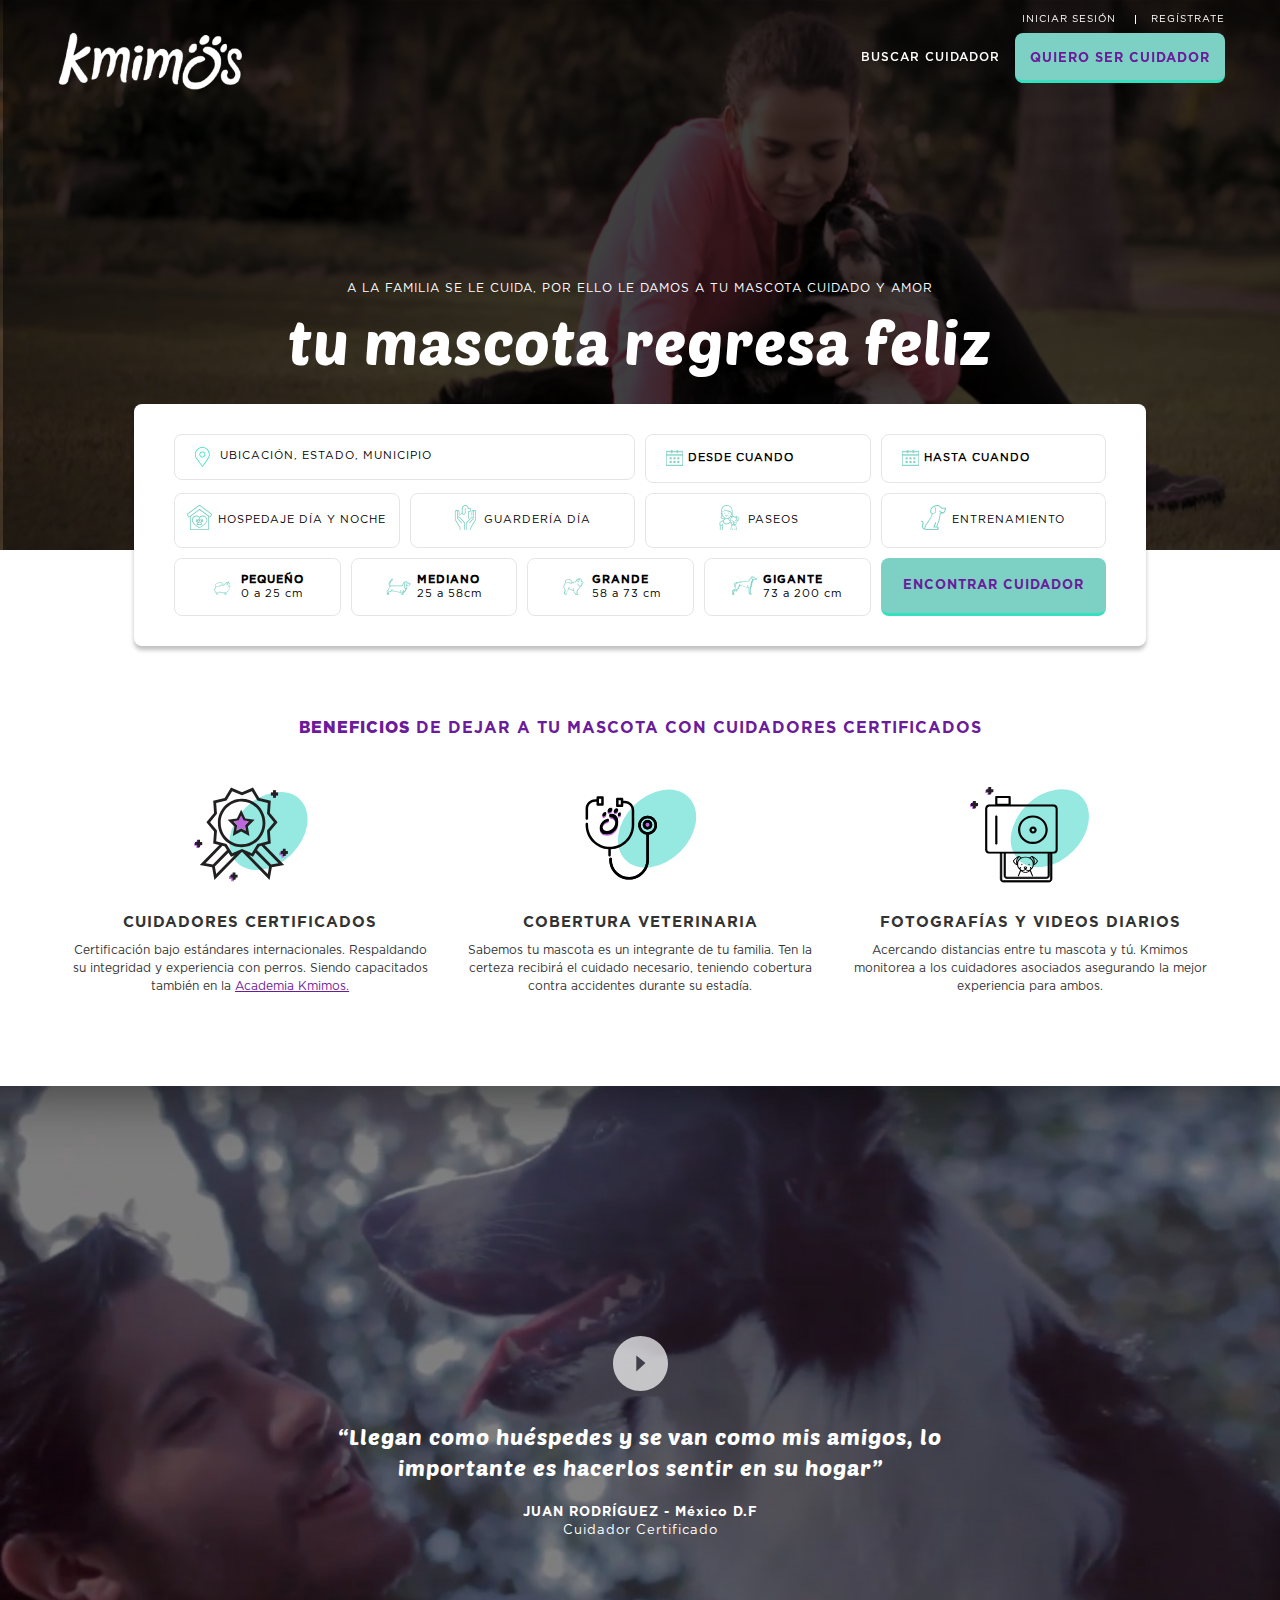
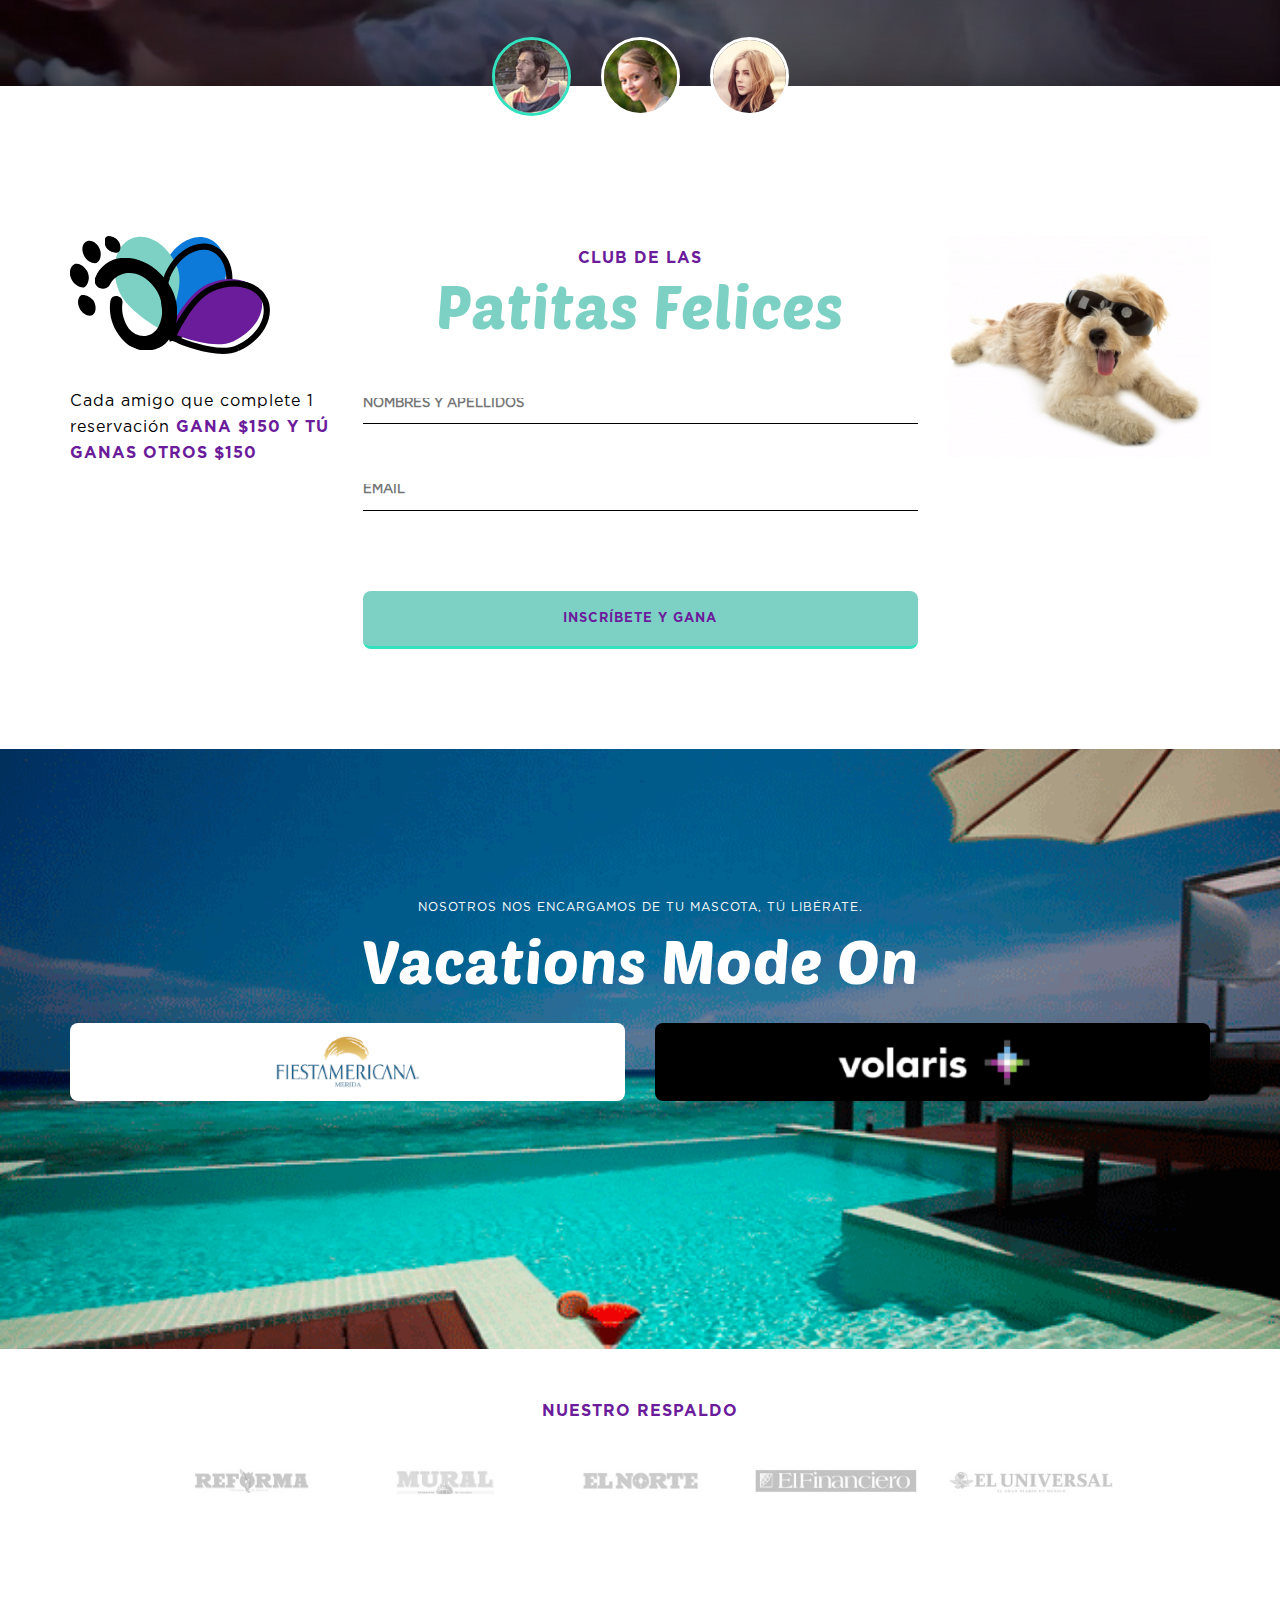
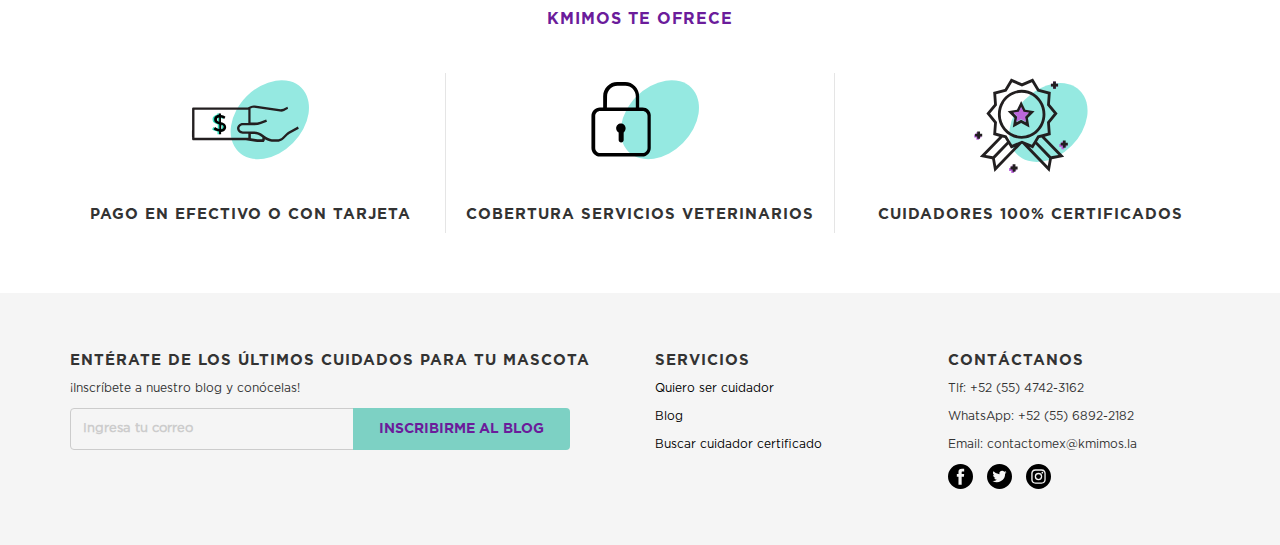
==== commit 3e37f53e: "ficha cuidador" ====
--- a/index.html
+++ b/index.html
@@ -28,7 +28,7 @@
 				<div class="collapse navbar-collapse" id="bs-example-navbar-collapse-1">
 					<ul class="nav navbar-nav navbar-right">
 						<li><a href="km-resultado-grid.html" class="km-nav-link">BUSCAR CUIDADOR</a></li>
-						<li><a href="#" class="km-btn-primary hidden-xs">QUIERO SER CUIDADOR</a></li>
+						<li><a href="km-cuidador.html" class="km-btn-primary hidden-xs">QUIERO SER CUIDADOR</a></li>
 						<li><a href="#" class="km-nav-link hidden-sm hidden-md hidden-lg">INICIAR SESIÓN</a></li>
 						<li><a href="#" class="km-nav-link hidden-sm hidden-md hidden-lg">REGÍSTRATE</a></li>
 						<li><a href="#" class="km-btn-primary hidden-sm hidden-md hidden-lg">QUIERO SER CUIDADOR</a></li>
@@ -58,7 +58,7 @@
 		<div class="km-credibilidad">
 			<div class="container">
 				<div class="km-credibilidad-titular">
-					<p>A LA FAMILIA SE LE CUIDA, POR ELLO LE DAMOS A TU MASCOTA CUIDADO Y AMOR. GARANTIZANDO QUE</p>
+					<p>A LA FAMILIA SE LE CUIDA, POR ELLO LE DAMOS A TU MASCOTA CUIDADO Y AMOR</p>
 					<h2>tu mascota regresa feliz</h2>
 				</div>
 			</div>
@@ -82,16 +82,16 @@
 						</div>
 						<div class="row km-servicios mtb-10">
 							<div class="col-xs-12 col-sm-3">
-								<div class="km-opcion"><img src="images/icon/icon-hospedaje.svg" class="diblock"><img src="images/icon/icon-hospedaje-blanco.svg" class="dnone">HOSPEDAJE</b> DÍA Y NOCHE</div>
-							</div>
-							<div class="col-xs-12 col-sm-3">
-								<div class="km-opcion"><img src="images/icon/icon-guarderia.svg">GUARDERÍA</b> DÍA</div>
-							</div>
-							<div class="col-xs-12 col-sm-3">
-								<div class="km-opcion"><img src="images/icon/icon-paseo.svg">PASEOS</b></div>
-							</div>
-							<div class="col-xs-12 col-sm-3">
-								<div class="km-opcion"><img src="images/icon/icon-entrenamiento.svg">ENTRENAMIENTO</b></div>
+								<div class="km-opcion"><img src="images/icon/icon-hospedaje.svg">HOSPEDAJE DÍA Y NOCHE</div>
+							</div>
+							<div class="col-xs-12 col-sm-3">
+								<div class="km-opcion"><img src="images/icon/icon-guarderia.svg">GUARDERÍA DÍA</div>
+							</div>
+							<div class="col-xs-12 col-sm-3">
+								<div class="km-opcion"><img src="images/icon/icon-paseo.svg">PASEOS</div>
+							</div>
+							<div class="col-xs-12 col-sm-3">
+								<div class="km-opcion"><img src="images/icon/icon-entrenamiento.svg">ENTRENAMIENTO</div>
 							</div>
 						</div>
 						<div class="row">
@@ -112,7 +112,7 @@
 								</div>
 							</div>
 							<div class="col-xs-12 col-sm-3 pd5">
-								<a href="#popup-servicios" class="km-btn-primary " role="button" data-toggle="modal">ENCONTRAR CUIDADOR</a>
+								<a href="#popup-servicios" class="km-btn-primary" role="button" data-toggle="modal">ENCONTRAR CUIDADOR</a>
 								<div id="popup-servicios" class="modal fade" tabindex="-1" role="dialog" aria-labelledby="myModalLabel" aria-hidden="true">
 									<div class="modal-dialog">
 										<div class="modal-content">
--- a/css/kmimos_style.css
+++ b/css/kmimos_style.css
@@ -224,6 +224,7 @@
 .navbar {
 	padding-top: 30px;
 	min-height: 60px;
+	z-index: 4;
 }
 .navbar .container {
 	position: relative;
@@ -1333,7 +1334,6 @@
 
 .km-ficha-info-cuidador {
 	margin-top: -70px;
-	margin-bottom: 40px;
 }
 .km-ficha-info-cuidador .container {
 	position: relative;
@@ -1354,6 +1354,10 @@
 }
 .km-ficha-info-cuidador .km-ficha-cuidador img {
 	max-width: 200px;
+}
+
+.km-ficha-info {
+	margin-top: 20px;
 }
 .km-tit-cuidador {
 	font-family: 'Gotham-Pro-Bold';
@@ -1370,10 +1374,98 @@
 .km-tit-ficha {
 	font-size: 13px;
     font-family: 'Gotham-Pro-Bold';
-}
+    margin-bottom: 0;
+}
+
+
+
+.km-ficha-servicio {
+	background-color: #fafafa;
+	box-shadow: 0px 4px 4px rgba(0, 0, 0, 0.2);
+	padding: 10px;
+	margin-bottom: 30px;
+	width: 100%;
+}
+.km-ficha-servicio .servicio-tit {
+	color: #6B1C9B;
+	margin-bottom: 10px;
+}
+.km-ficha-servicio .servicio-tit img, .km-ficha-servicio .servicio-tit div {
+	display: inline-block;
+	vertical-align: middle;
+}
+.km-ficha-servicio .servicio-tit div {
+	margin-left: 10px;
+}
+.km-servicio-opcion {
+	border: 1px solid #e5e5e5;
+	border-radius: 8px;
+	padding: 14px 0;
+	color: #929292;
+	font-size: 11px;
+	letter-spacing: 1px;
+	transition: all .2s ease-in-out;
+	-webkit-transition: all .2s ease-in-out;
+	-moz-transition: all .2s ease-in-out;
+	position: relative;
+	cursor: pointer;
+	width: 100%;
+	text-align: center;
+	margin-bottom: 10px;
+}
+.km-servicio-opcion:before {
+	content: "";
+	border-top: 6px solid #fafafa;
+	height: 100%;
+	position: absolute;
+	top: 0;
+	width: 100%;
+	border-radius: 8px;
+	left: 0;
+	right: 0;
+	transition: all .2s ease-in-out;
+	-webkit-transition: all .2s ease-in-out;
+	-moz-transition: all .2s ease-in-out;
+}
+.km-servicio-opcionactivo {
+	transition: all .2s ease-in-out;
+	-webkit-transition: all .2s ease-in-out;
+	-moz-transition: all .2s ease-in-out;
+	box-shadow: 0px 4px 4px rgba(0, 0, 0, 0.15);
+	color: black;
+}
+.km-servicio-opcionactivo:before {
+	border-color: #33e1be;
+	top: -1px;
+}
+.km-servicio-opcion img {
+	width: 25px;
+}
+.km-servicio-opcion .km-servicio-desc {
+	display: inline-block;
+	width: 66%;
+}
+.km-servicio-opcion .km-servicio-costo {
+	display: inline-block;
+	width: 30%;
+}
+
+
 
 .km-review {
 	text-align: center;
+}
+.km-review-categoria {
+	margin-bottom: 30px;
+}
+.km-review-categoria .km-ranking a {
+    width: 18px;
+    background-size: 16px 9px;
+}
+.km-review-categoria p {
+	font-family: 'Gotham-Pro-Medium';
+	font-size: 11px;
+	margin-bottom: 0;
 }
 .km-calificacion {
 	display: inline-block;
@@ -1386,6 +1478,20 @@
     text-align: left;
     margin-left: 20px;
     vertical-align: baseline;
+}
+.km-comentario {
+	margin-top: 30px;
+	border-bottom: 1px solid #929292;
+}
+.km-comentario:last-child {
+	border: none;
+}	
+.km-comentario .col-xs-2 {
+	padding-right: 0;
+}
+.km-comentario .col-xs-2 .km-foto-comentario-cuidador {
+	border-radius: 100%;
+	width: 100%;
 }
 
 a.km-btn-comentario {
@@ -1399,13 +1505,15 @@
     color: black;
     margin: 20px 0;
 }
+.km-desc-ficha-text {
+	margin: 10px 0 20px;
+}
 .km-desc-ficha-text img {
 	display: inline-block;
 	vertical-align: baseline;
 	margin-right: 10px;
 }
 .km-desc-ficha-text .km-desc-ficha {
-	margin-bottom: 15px;
 	display: inline-block;
 }
 .km-desc-ficha p:first-child {
@@ -1413,7 +1521,7 @@
 	margin: 0;
 }
 .km-desc-ficha p:last-child {
-	font-size: 16px;
+	font-size: 15px;
 	margin: 0;
 }
 .km-costo {
@@ -1472,7 +1580,7 @@
 	background-size: cover;
 	background-position: center;
 	position: relative;
-	z-index: -1;
+	z-index: 1;
 }
 .km-titular-cuidador {
 	color: white;
@@ -1493,6 +1601,11 @@
 	color: white;
 }	
 /* FIN SECCIÓN CÓMO SER CUIDADOR */
+/* POPUPS REGISTRO */
+#popup-registro-cuidador1 .modal-content {
+	padding: 40px 20px;
+}
+/* FIN POPUPS REGISTRO */
 /* FIN PÁGINA QUIERO SER CUIDADOR */
 
 
@@ -1603,6 +1716,11 @@
 	}
 	/* FIN FOOTER */
 }
+@media (min-width: 410px) {
+	.km-ficha-datos br {
+		display: none;
+	}
+}	
 @media (max-width: 767px) {
 	.bx-wrapper .bx-prev, .bx-wrapper .bx-next {
 		display: none;
@@ -1761,6 +1879,28 @@
 	.km-ficha-bg {
 	    height: 170px;
 	}
+	.km-ficha-info-cuidador {
+		margin-bottom: 10px;
+	}
+	.km-ficha-info .nav-tabs {
+		margin-bottom: 20px;
+		border-bottom: 2px solid #afafaf;
+	}
+	.km-ficha-info .nav-tabs>li.active>a, .km-ficha-info .nav-tabs>li.active>a:focus, .km-ficha-info .nav-tabs>li.active>a:hover {
+	    color: black;
+	    cursor: pointer;
+	    background-color: #fff;
+	    border: transparent;
+	    font-family: 'Gotham-Pro-Bold';
+	    border-bottom: 4px solid black;
+	}
+	.km-ficha-info .nav-tabs>li>a, .km-ficha-info .nav-tabs>li>a:focus, .km-ficha-info .nav-tabs>li>a:hover {
+		color: #afafaf;
+	    cursor: pointer;
+	    background-color: #fff;
+	    border: transparent;
+	    font-family: 'Gotham-Pro-Light';
+	}
 	/* FIN PÁGINA FICHA CUIDADOR */
 
 	/* PÁGINA QUIERO SER CUIDADOR */
@@ -1958,6 +2098,7 @@
 	.km-resultados-lista .km-item-resultado .km-contenedor-descripcion-opciones{
 		width: 100%;
 	}
+
 }
 
 @media all and (max-width: 380px) {
@@ -1969,4 +2110,6 @@
 		margin-right: 0;
 		margin-bottom: 2%;
 	}
+
+
 }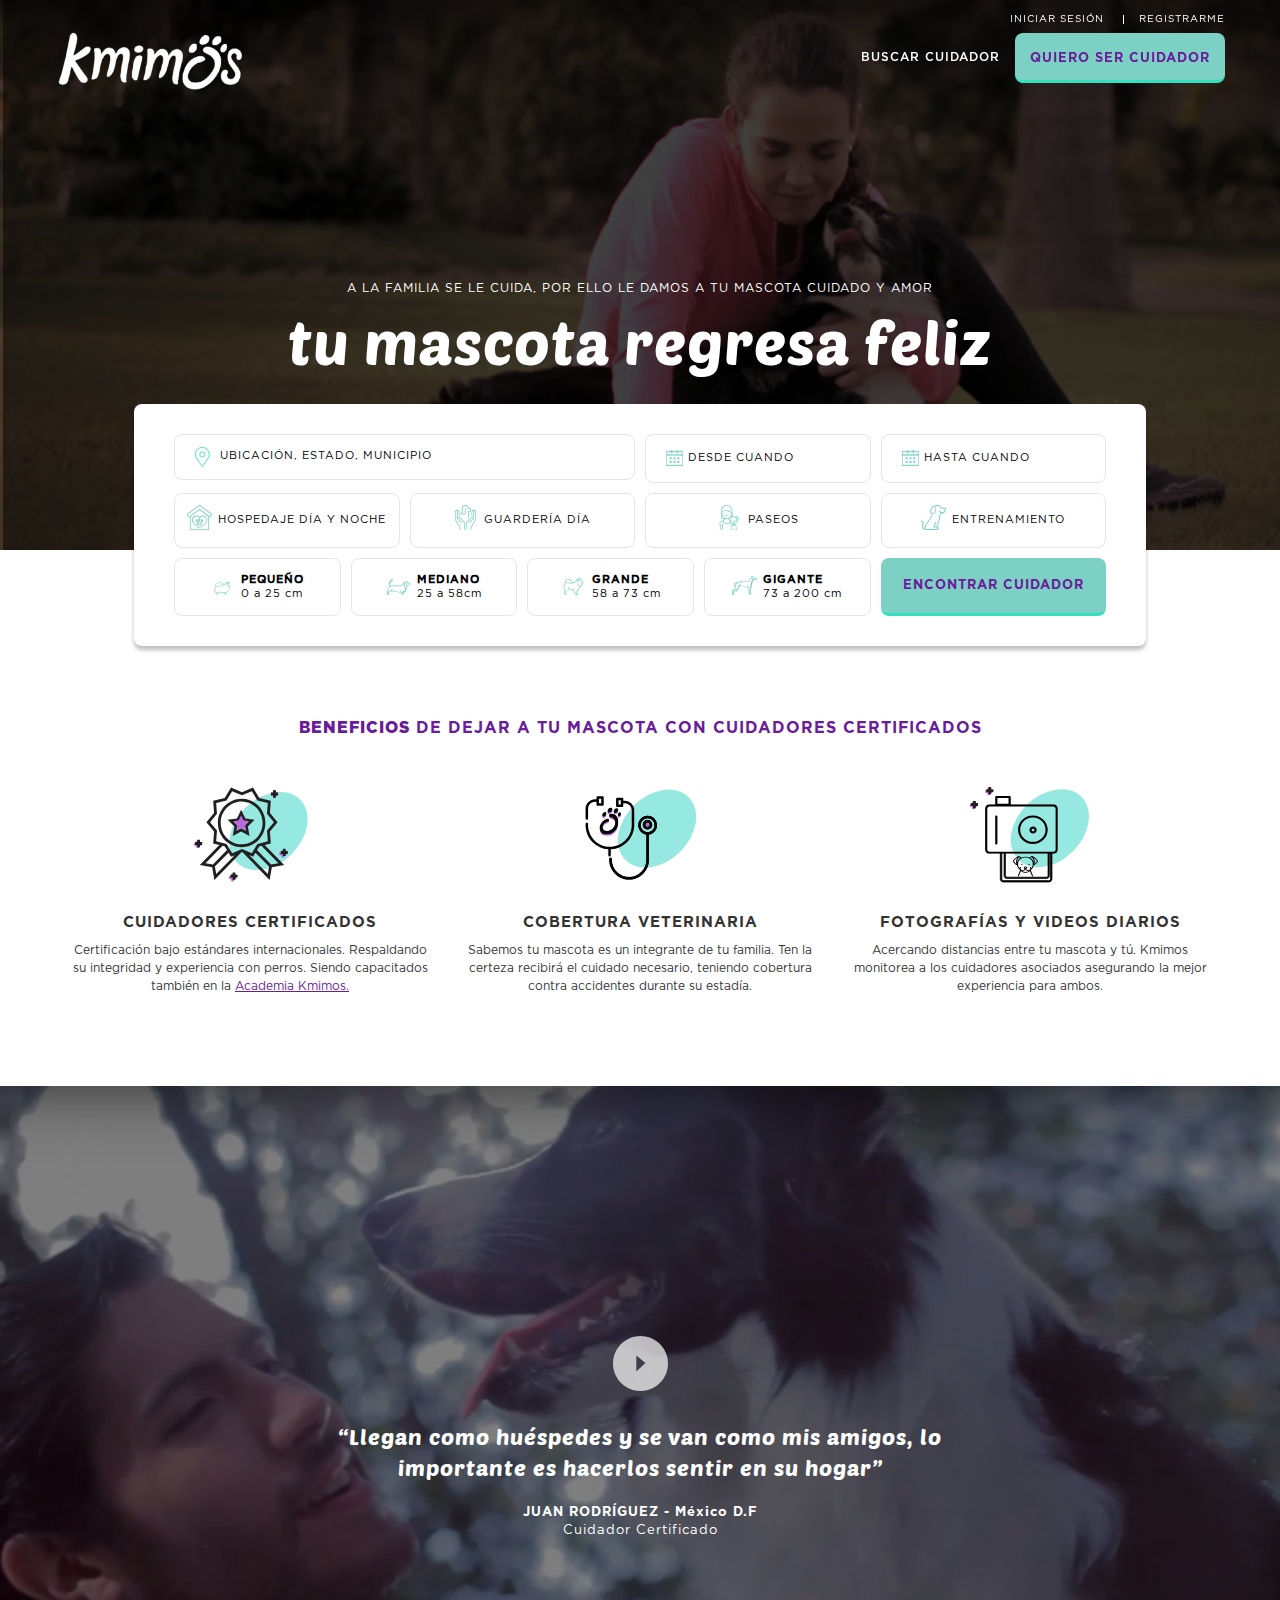
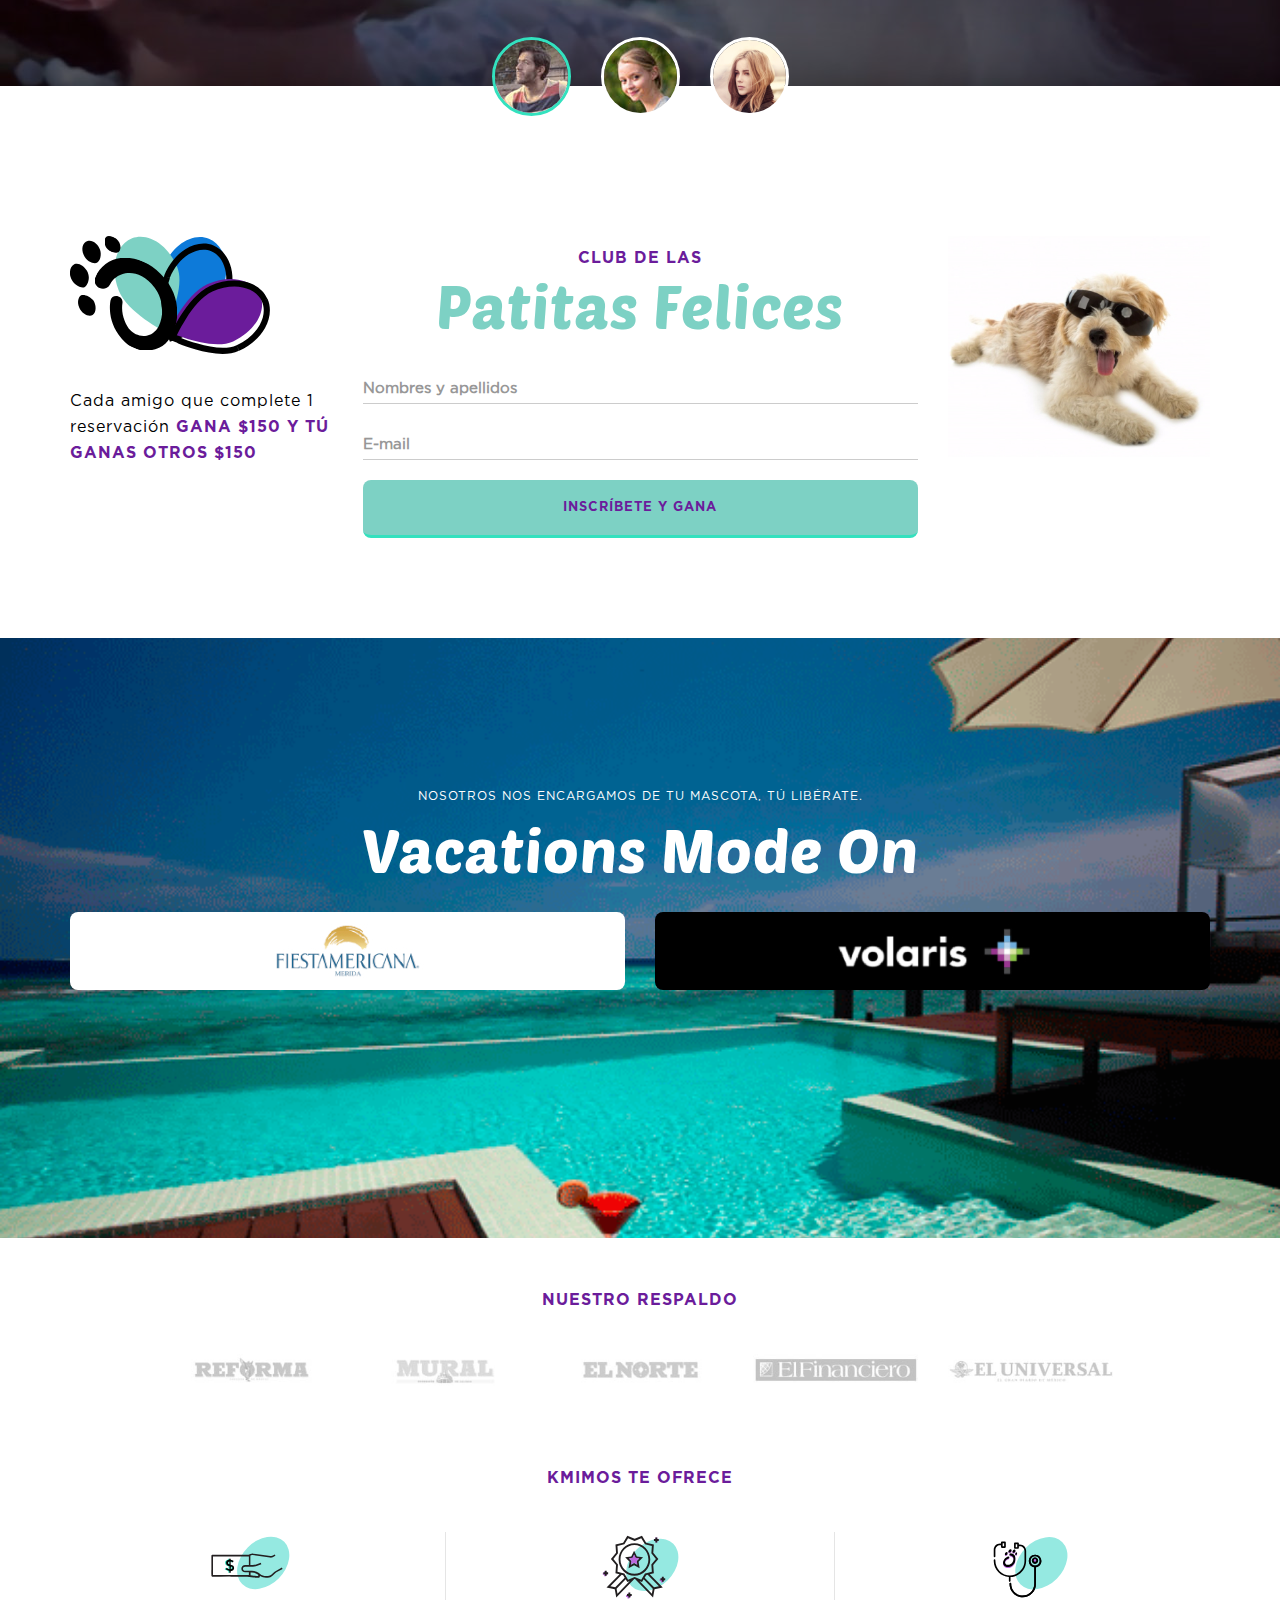
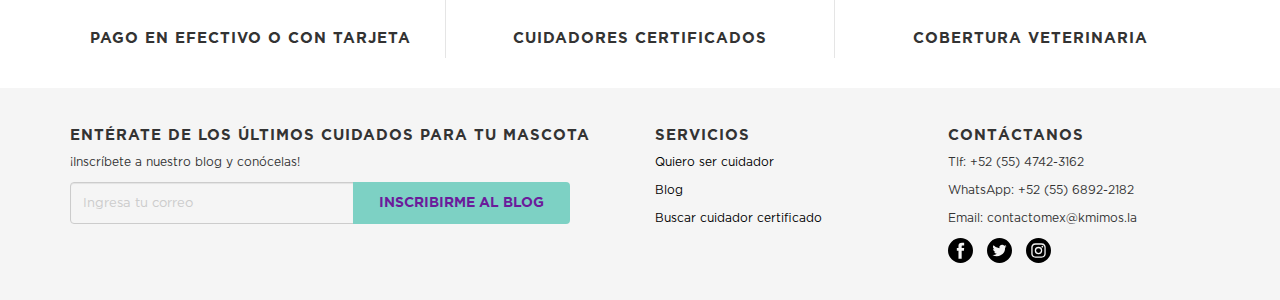
==== commit 93e0c97a: "añadiendo header y footer reserva" ====
--- a/index.html
+++ b/index.html
@@ -22,21 +22,22 @@
 					<a class="navbar-brand" href="index.html"><img src="images/km-logos/km-logo.png" height="60"></a>
 				</div>
 				<ul class="hidden-xs nav-login">
-					<li><a href="#" style="padding-right: 15px">INICIAR SESIÓN</a></li>
-					<li><a href="#" style="padding-left: 15px; border-left: 1px solid white;">REGÍSTRATE</a></li>
+					<li><a href="#popup-iniciar-sesion" style="padding-right: 15px" role="button" data-toggle="modal">INICIAR SESIÓN</a></li>
+					<li><a href="#popup-registrarte" style="padding-left: 15px; border-left: 1px solid white;" role="button" data-toggle="modal">REGISTRARME</a></li>
 				</ul>
 				<div class="collapse navbar-collapse" id="bs-example-navbar-collapse-1">
 					<ul class="nav navbar-nav navbar-right">
-						<li><a href="km-resultado-grid.html" class="km-nav-link">BUSCAR CUIDADOR</a></li>
+						<li><a href="km-resultado.html" class="km-nav-link">BUSCAR CUIDADOR</a></li>
 						<li><a href="km-cuidador.html" class="km-btn-primary hidden-xs">QUIERO SER CUIDADOR</a></li>
-						<li><a href="#" class="km-nav-link hidden-sm hidden-md hidden-lg">INICIAR SESIÓN</a></li>
-						<li><a href="#" class="km-nav-link hidden-sm hidden-md hidden-lg">REGÍSTRATE</a></li>
-						<li><a href="#" class="km-btn-primary hidden-sm hidden-md hidden-lg">QUIERO SER CUIDADOR</a></li>
+						<li><a href="#popup-iniciar-sesion" class="km-nav-link hidden-sm hidden-md hidden-lg" role="button" data-toggle="modal">INICIAR SESIÓN</a></li>
+						<li><a href="#popup-registrarte" class="km-nav-link hidden-sm hidden-md hidden-lg" role="button" data-toggle="modal">REGISTRARME</a></li>
+						<li><a href="km-cuidador.html" class="km-btn-primary hidden-sm hidden-md hidden-lg">QUIERO SER CUIDADOR</a></li>
 					</ul>
 				</div>
 			</div>
 		</nav>
 		<!-- FIN SECCIÓN MENU -->
+		 
 		<!-- SECCIÓN 1 -->
 		<!-- SECCIÓN 1 - PARTE VIDEO -->
 		<div class="km-video">
@@ -54,7 +55,8 @@
 			</div>
 		</div>
 		<!-- FIN SECCIÓN 1 - PARTE VIDEO -->
-		<!-- SECCIÓN 1 - PARTE FORMULARIO CUIDADOR -->
+		
+		<!-- SECCIÓN 2 - PARTE FORMULARIO CUIDADOR -->
 		<div class="km-credibilidad">
 			<div class="container">
 				<div class="km-credibilidad-titular">
@@ -121,34 +123,34 @@
 											<div class="km-servicios-adicionales">
 												<div class="row">
 													<div class="col-xs-12 col-sm-3">
-														<div class="km-opcion km-corte"><img src="images/icon/icon-corteypelo.svg"><div class="km-opcion-text">CORTE DE<br> PELO Y UÑAS</div></div>
-													</div>
-													<div class="col-xs-12 col-sm-3">
-														<div class="km-opcion km-banio"><img src="images/icon/icon-banoyseco.svg"><div class="km-opcion-text">BAÑO<br> Y SECADO</div></div>
-													</div>
-													<div class="col-xs-12 col-sm-3">
-														<div class="km-opcion km-dental"><img src="images/icon/icon-dental.svg"><div class="km-opcion-text">LIMPIEZA<br> DENTAL</div></div>
-													</div>
-													<div class="col-xs-12 col-sm-3">
-														<div class="km-opcion km-veterinario"><img src="images/icon/icon-veterinario.svg"><div class="km-opcion-text">VISITA AL<br> VETERINARIO</div></div>
+														<div class="km-opcion"><img src="images/icon/icon-corteypelo.svg"><div class="km-opcion-text">CORTE DE<br> PELO Y UÑAS</div></div>
+													</div>
+													<div class="col-xs-12 col-sm-3">
+														<div class="km-opcion"><img src="images/icon/icon-banoyseco.svg"><div class="km-opcion-text">BAÑO<br> Y SECADO</div></div>
+													</div>
+													<div class="col-xs-12 col-sm-3">
+														<div class="km-opcion"><img src="images/icon/icon-dental.svg"><div class="km-opcion-text">LIMPIEZA<br> DENTAL</div></div>
+													</div>
+													<div class="col-xs-12 col-sm-3">
+														<div class="km-opcion"><img src="images/icon/icon-veterinario.svg"><div class="km-opcion-text">VISITA AL<br> VETERINARIO</div></div>
 													</div>
 												</div>
 												<div class="row mtb-10">
 													<div class="col-xs-12 col-sm-3">
-														<div class="km-opcion km-acupuntura"><img src="images/icon/icon-acupuntura.svg"><div class="km-opcion-text">ACUPUNTURA</div></div>
-													</div>
-													<div class="col-xs-12 col-sm-3">
-														<div class="km-opcion km-transportesencillo"><img src="images/icon/icon-transportesencillo.svg"><div class="km-opcion-text">TRANSPORTE<br> SENCILLO</div></div>
-													</div>
-													<div class="col-xs-12 col-sm-3">
-														<div class="km-opcion km-transporteredondo"><img src="images/icon/icon-transporteredondo.svg"><div class="km-opcion-text">TRANSPORTE<br> REDONDO</div></div>
-													</div>
-													<div class="col-xs-12 col-sm-3">
-														<a href="km-resultado-grid.html" class="km-btn-primary" style="height: 70px; line-height: 40px;">AGREGAR SERVICIO</a>
+														<div class="km-opcion"><img src="images/icon/icon-acupuntura.svg"><div class="km-opcion-text">ACUPUNTURA</div></div>
+													</div>
+													<div class="col-xs-12 col-sm-3">
+														<div class="km-opcion"><img src="images/icon/icon-transportesencillo.svg"><div class="km-opcion-text">TRANSPORTE<br> SENCILLO</div></div>
+													</div>
+													<div class="col-xs-12 col-sm-3">
+														<div class="km-opcion"><img src="images/icon/icon-transporteredondo.svg"><div class="km-opcion-text">TRANSPORTE<br> REDONDO</div></div>
+													</div>
+													<div class="col-xs-12 col-sm-3">
+														<a href="km-resultado.html" class="km-btn-primary" style="height: 70px; line-height: 40px;">AGREGAR SERVICIO</a>
 													</div>
 												</div>
 											</div>
-											<a class="km-link" href="km-resultado-grid.html" style="color: black; display:block; margin-top: 30px;">NO DESEO POR AHORA, GRACIAS</a>
+											<a class="km-link" href="km-resultado.html" style="color: black; display:block; margin-top: 30px;">NO DESEO POR AHORA, GRACIAS</a>
 										</div>
 									</div>
 								</div>
@@ -286,13 +288,19 @@
 					<div class="col-xs-12 col-sm-6">
 						<h4>CLUB DE LAS</h4>
 						<h2>Patitas Felices</h2>
-						<div class="box-form">
-							<form>
-								<input placeholder="NOMBRES Y APELLIDOS" type="text" required="">
-								<input placeholder="EMAIL" type="password" required="">
-							</form>
-						</div>
-						<a href="#" class="km-btn-primary ">INSCRÍBETE Y GANA</a>
+						<div class="km-box-form">
+							<div class="content-placeholder">
+								<div class="label-placeholder">
+									<label>Nombres y apellidos</label>
+									<input type="text" name="" value="" class="input-label-placeholder">
+								</div>
+								<div class="label-placeholder">
+									<label>E-mail</label>
+									<input type="password" name="" value="" class="input-label-placeholder">
+								</div>
+							</div>
+						</div>
+						<a href="#" class="km-btn-primary">INSCRÍBETE Y GANA</a>
 					</div>
 					<div class="hidden-xs col-sm-3">
 						<img src="images/km-club-perro.jpg" width="100%">
@@ -342,7 +350,7 @@
 		</div>
 		<!-- FIN SECCIÓN 6 - BENEFICIOS -->
 		<!-- SECCIÓN 7 - BENEFICIOS -->
-		<div class="km-beneficios">
+		<div class="km-beneficios km-beneficios-footer">
 			<div class="container">
 				<h4>KMIMOS TE OFRECE</h4>
 				<div class="row">
@@ -356,24 +364,267 @@
 					</div>
 					<div class="col-xs-4 brd-lr">
 						<div class="km-beneficios-icon">
-							<img src="images/km-seguridad.svg">
+							<img src="images/km-certificado.svg">
 						</div>
 						<div class="km-beneficios-text">
-							<h5 class="h5-sub">COBERTURA SERVICIOS VETERINARIOS</h5>
+							<h5 class="h5-sub">CUIDADORES CERTIFICADOS</h5>
 						</div>
 					</div>
 					<div class="col-xs-4">
 						<div class="km-beneficios-icon">
-							<img src="images/km-certificado.svg">
+							<img src="images/km-veterinaria.svg">
 						</div>
 						<div class="km-beneficios-text">
-							<h5 class="h5-sub">CUIDADORES 100% CERTIFICADOS</h5>
+							<h5 class="h5-sub">COBERTURA VETERINARIA</h5>
 						</div>
 					</div>
 				</div>
 			</div>
 		</div>
 		<!-- FIN SECCIÓN 7 - BENEFICIOS -->
+		<!-- POPUP INICIAR SESIÓN -->
+		<div id="popup-iniciar-sesion" class="modal fade" tabindex="-1" role="dialog" aria-labelledby="myModalLabel" aria-hidden="true">
+			<div class="modal-dialog">
+				<div class="modal-content">
+					<button type="button" class="close" data-dismiss="modal" aria-hidden="true">×</button>
+					<div class="popup-iniciar-sesion-1">
+						<p class="popup-tit">INICIAR SESIÓN</p>
+						
+						<div class="km-box-form">
+							<div class="content-placeholder">
+								<div class="label-placeholder">
+									<label>Correo electrónico</label>
+									<input type="text" name="" value="" class="input-label-placeholder">
+								</div>
+								<div class="label-placeholder">
+									<label>Contraseña</label>
+									<input type="password" name="" value="" class="input-label-placeholder">
+								</div>
+							</div>
+						</div>
+						<a href="index-sesion.html" class="km-btn-basic">INICIAR SESIÓN AHORA</a>
+						<div class="row km-recordatorio">
+							<div class="col-xs-12 col-sm-4">
+								<div class="km-checkbox">
+									<input type="checkbox" value="None" id="km-checkbox" name="check" checked/>
+									<label for="km-checkbox"></label>
+								</div>
+							</div>
+							<div class="col-xs-12 col-sm-8" style="text-align: right;">
+								<a href="#" class="km-btn-contraseña-olvidada">¿OLVIDASTE TU CONTRASEÑA?</a>
+							</div>
+						</div>
+						<div class="line-o">
+							<p class="text-line">o</p>
+							<div class="bg-line"></div>
+						</div>
+						<a href="#" class="km-btn-fb"><img src="images/icon/km-redes/icon-fb-blanco.svg">CONÉCTATE CON FACEBOOK</a>
+						<a href="#" class="km-btn-border"><img src="images/icon/km-redes/icon-gmail.svg">CONÉCTATE CON GOOGLE</a>
+						
+						<p style="color: #979797; margin-top: 20px;">Al crear una cuenta, aceptas las condiciones del servicio y la Política de privacidad de Kmimos.</p>
+						<p><img style="width: 20px; margin-right: 5px; position: relative; top: -3px;" src="images/icon/km-redes/icon-wsp.svg">En caso de dudas escríbenos al whatsapp</p>
+						<hr>
+						<div class="row">
+							<div class="col-xs-12 col-sm-5">
+								<p style="margin-bottom: 0px;">¿No eres miembro todavía?</p>
+								<p>REGÍSTRATE AHORA - Es Gratis</p>
+							</div>
+							<div class="col-xs-12 col-sm-7">
+								<a href="#" class="km-btn-border"><b>REGÍSTRATE</b></a>
+							</div>
+						</div>
+					</div>
+					<div class="popuphide popup-olvidaste-contrasena">
+						<p class="popup-tit">¿OLVIDASTE TU CONTRASEÑA?</p>
+						<p>No te preocupes, a todos nos pasa. Ingresa tu correo electrónico y listo!</p>
+						<div class="km-box-form">
+							<div class="content-placeholder">
+								<div class="label-placeholder">
+									<label>Ingresar dirección de email</label>
+									<input type="text" name="" value="" class="input-label-placeholder">
+								</div>
+							</div>
+						</div>
+						<a href="index.html" class="km-btn-basic">ENVIAR CONTRASEÑA</a>
+					</div>
+				</div>
+			</div>
+		</div>
+		<!-- FIN POPUP INICIAR SESIÓN -->
+		<!-- POPUPS REGISTRARTE -->
+		<div id="popup-registrarte" class="modal fade" tabindex="-1" role="dialog" aria-labelledby="myModalLabel" aria-hidden="true">
+			<div class="modal-dialog">
+				<div class="modal-content">
+					<button type="button" class="close" data-dismiss="modal" aria-hidden="true">×</button>
+					<div class="popup-registrarte-1">
+						<p class="popup-tit">REGISTRARME</p>
+						<a href="#" class="km-btn-fb"><img src="images/icon/km-redes/icon-fb-blanco.svg">REGISTRARME CON FACEBOOK</a>
+						<a href="#" class="km-btn-border"><img src="images/icon/km-redes/icon-gmail.svg">REGISTRARME CON GOOGLE</a>
+						<div class="line-o">
+							<p class="text-line">o</p>
+							<div class="bg-line"></div>
+						</div>
+						<a href="#" class="km-btn-correo km-btn-popup-registrarte-1"><img src="images/icon/km-redes/icon-mail-blanco.svg">REGISTRARME POR CORREO ELECTRÓNICO</a>
+						<p style="color: #979797; margin-top: 20px;">Al crear una cuenta, aceptas las condiciones del servicio y la Política de privacidad de Kmimos.</p>
+						<p><b>Dudas escríbenos</b></p>
+						<div class="row">
+							<div class="col-xs-6 col-sm-4"><p><img style="width: 20px; margin-right: 5px; position: relative; top: -3px;" src="images/icon/km-redes/icon-wsp.svg">Whatsapp</p></div>
+							<div class="col-xs-6 col-sm-4"><p><a href="#"><img style="width: 15px; margin-right: 5px; position: relative; top: -1px;" src="images/icon/km-redes/icon-mail.svg">a.vera@kmimos.la</a></p></div>
+							<div class="col-xs-12 col-sm-4"><p><img style="width: 12px; margin-right: 5px; position: relative; top: -1px;" src="images/icon/km-redes/icon-cel.svg">(55) 6178 0320</p></div>
+						</div>
+						<hr>
+						<div class="row">
+							<div class="col-xs-5">
+								<p>¿Ya tienes una cuenta?</p>
+							</div>
+							<div class="col-xs-7">
+								<a href="#" class="km-btn-border"><b>INICIAR SESIÓN</b></a>
+							</div>
+						</div>
+					</div>
+					<div class="popuphide popup-registrarte-nuevo-correo">
+						<p style="color: #979797; text-align: center;">Regístrate por <a href="#">Facebook</a> o <a href="#">Google</a></a></p>
+						<h3 style="margin: 0; text-align: center;">Completa tus datos</h3>
+						<div class="km-box-form">
+							<div class="content-placeholder">
+								<div class="label-placeholder">
+									<label>Nombre</label>
+									<input type="text" name="" value="" class="input-label-placeholder">
+								</div>
+								<div class="label-placeholder">
+									<label>Apellido</label>
+									<input type="text" name="" value="" class="input-label-placeholder">
+								</div>
+								<div class="label-placeholder">
+									<label>IFE/Documento de Identidad</label>
+									<input type="text" name="" value="" class="input-label-placeholder">
+								</div>
+								<div class="label-placeholder">
+									<label>Correo electrónico</label>
+									<input type="text" name="" value="" class="input-label-placeholder">
+								</div>
+								<div class="label-placeholder">
+									<label>Crea tu contraseña</label>
+									<input type="password" name="" value="" class="input-label-placeholder">
+								</div>
+								<div class="label-placeholder">
+									<label>Teléfono</label>
+									<input type="text" name="" value="" class="input-label-placeholder">
+								</div>
+							</div>
+						</div>
+						<a href="#" class="km-btn-correo km-btn-popup-registrarte-nuevo-correo">SIGUIENTE</a>
+						<p style="color: #979797; margin-top: 20px;">Al crear una cuenta, aceptas las condiciones del servicio y la Política de privacidad de Kmimos.</p>
+						<p><img style="width: 20px; margin-right: 5px; position: relative; top: -3px;" src="images/icon/km-redes/icon-wsp.svg">En caso de dudas escríbenos al whatsapp</p>
+						<hr>
+						<div class="row">
+							<div class="col-xs-5">
+								<p>¿Ya tienes una cuenta?</p>
+							</div>
+							<div class="col-xs-7">
+								<a href="#" class="km-btn-border km-link-login"><b>INICIAR SESIÓN</b></a>
+							</div>
+						</div>
+					</div>
+					<div class="popuphide popup-registrarte-datos-mascota">
+						<h3 style="margin: 0; text-align: center;">Datos de tus Mascotas</h3>
+						<p style="text-align: center;">Queremos conocer más sobre tus mascotas, llena los campos</p>
+						<div class="km-datos-foto">
+							<a href="#"><img src="images/popups/registro-cuidador-foto.svg"></a>
+						</div>
+						<div class="km-box-form">
+							<div class="content-placeholder">
+								<div class="label-placeholder">
+									<label>Nombre de tu mascota</label>
+									<input type="text" name="" value="" class="input-label-placeholder">
+								</div>
+								<div class="km-datos-mascota">
+									<select class="km-datos-mascota-opcion" name="">
+										<option>Tipo de Mascota</option>
+										<option>Mascota A</option>
+										<option>Mascota B</option>
+									</select>
+									<select class="km-datos-mascota-opcion" name="">
+										<option>Raza de la Mascota</option>
+										<option>Mascota A</option>
+										<option>Mascota B</option>
+									</select>
+								</div>
+								<div class="label-placeholder">
+									<label>Color de tu mascota</label>
+									<input type="text" name="" value="" class="input-label-placeholder">
+								</div>
+								<div class="km-fecha-nacimiento">
+									<input type="text" name="" placeholder="Fecha de Nacimiento" value="" class="date_from">
+								</div>
+								<div class="km-datos-mascota">
+									<select class="km-datos-mascota-opcion" name="">
+										<option>Género</option>
+										<option>Mascota A</option>
+										<option>Mascota B</option>
+									</select>
+								</div>
+							</div>
+						</div>
+						<div class="row" style="margin-bottom: 20px;">
+							<div class="col-xs-6 col-sm-3">
+								<div class="km-opcion"><img src="images/icon/icon-pequenio.svg" width="25"><br><div class="km-opcion-text"><b>PEQUEÑO</b><br>0 a 25 cm</div></div>
+							</div>
+							<div class="col-xs-6 col-sm-3">
+								<div class="km-opcion"><img src="images/icon/icon-mediano.svg" width="25"><br><div class="km-opcion-text"><b>MEDIANO</b><br>25 a 58cm</div></div>
+							</div>
+							<div class="col-xs-6 col-sm-3">
+								<div class="km-opcion"><img src="images/icon/icon-grande.svg" width="25"><br><div class="km-opcion-text"><b>GRANDE</b><br>58 a 73 cm</div></div>
+							</div>
+							<div class="col-xs-6 col-sm-3">
+								<div class="km-opcion"><img src="images/icon/icon-gigante.svg" width="25"><br><div class="km-opcion-text"><b>GIGANTE</b><br>73 a 200 cm</div></div>
+							</div>
+						</div>
+						<div class="km-registro-checkbox">
+							<div class="km-registro-checkbox-opcion">
+								<p>Mascota Estilizada</p>
+								<div class="km-check-1">
+									<input type="checkbox" value="None" id="km-check-1" name="check" />
+									<label for="km-check-1"></label>
+								</div>
+							</div>
+							<div class="km-registro-checkbox-opcion">
+								<p>Mascota Sociable</p>
+								<div class="km-check-2">
+									<input type="checkbox" value="None" id="km-check-2" name="check" />
+									<label for="km-check-2"></label>
+								</div>
+							</div>
+						</div>
+						<div class="km-registro-checkbox" style="margin-top: 0px;">
+							<div class="km-registro-checkbox-opcion">
+								<p>Agresiva con Humanos</p>
+								<div class="km-check-3">
+									<input type="checkbox" value="None" id="km-check-3" name="check" />
+									<label for="km-check-3"></label>
+								</div>
+							</div>
+							<div class="km-registro-checkbox-opcion">
+								<p>Agresiva con Mascotas</p>
+								<div class="km-check-4">
+									<input type="checkbox" value="None" id="km-check-4" name="check" />
+									<label for="km-check-4"></label>
+								</div>
+							</div>
+						</div>
+						<a href="#" class="km-btn-correo km-btn-popup-registrarte-datos-mascota">REGISTRARME</a>
+						<p style="color: #979797; margin-top: 20px;">Al crear una cuenta, aceptas las condiciones del servicio y la Política de privacidad de Kmimos.</p>
+						<p><img style="width: 20px; margin-right: 5px; position: relative; top: -3px;" src="images/icon/km-redes/icon-wsp.svg">En caso de dudas escríbenos al whatsapp</p>
+					</div>
+					<div class="popuphide popup-registrarte-final">
+						<h3 style="margin: 0; text-align: center;">¡FELICIDADES MARÍA,<br>TU REGISTRO SE REALIZÓ CON ÉXITO!</h3>
+						<img src="images/popups/km-registro-exitoso.png">
+						<a href="index-sesion.html" class="km-btn-correo">REGRESAR AL INICIO</a>
+					</div>
+				</div>
+			</div>
+		</div>
+		<!-- POPUPS REGISTRARTE -->
 		<!-- SECCIÓN FOOTER -->
 		<footer>
 			<div class="container">
--- a/css/kmimos_style.css
+++ b/css/kmimos_style.css
@@ -31,12 +31,19 @@
 	outline: 0!important;
 }
 img {
-	user-drag: none; 
+	user-drag: none;
 	user-select: none;
 	-moz-user-select: none;
 	-webkit-user-drag: none;
 	-webkit-user-select: none;
 	-ms-user-select: none;
+}
+a {
+	color: black;
+	text-decoration: none;
+}
+a:focus {
+	text-decoration: none;
 }
 b {
 	font-family: 'Gotham-Pro-Medium',arial,sans-serif;
@@ -67,6 +74,9 @@
 p {
 	font-size: 12px;
 	line-height: 18px;
+}
+a:hover {
+	text-decoration: none;
 }
 .brd-lr {
 	border-left: 1px solid #e5e5e5;
@@ -114,20 +124,58 @@
 	border-radius: 5px;
     color: white;
     text-align: center;
+    font-size: 12px;
     display: block;
     padding: 20px 0;
     line-height: 100%;
     margin-bottom: 20px;
+    transition: all .2s ease-in-out;
+	-webkit-transition: all .2s ease-in-out;
+	-moz-transition: all .2s ease-in-out;
+}
+.km-btn-fb:hover {
+	color: white;
+	-webkit-box-shadow: 0 3px 4px rgba(0, 0, 0, 0.13);
+	-moz-box-shadow: 0 3px 4px rgba(0, 0, 0, 0.13);
+	box-shadow: 0 3px 4px rgba(0, 0, 0, 0.13);
+	transition: all .2s ease-in-out;
+	-webkit-transition: all .2s ease-in-out;
+	-moz-transition: all .2s ease-in-out;
+}
+.km-btn-border img, .km-btn-fb img {
+    width: 14px;
+    position: relative;
+    top: -2px;
+    left: -5px;
+}
+.km-btn-correo img {
+    width: 14px;
+    position: relative;
+    top: -1px;
+    left: -5px;
 }
 .km-btn-border {
 	border: 1px solid black;
 	border-radius: 5px;
     color: black;
+    font-size: 12px;
     text-align: center;
     display: block;
     padding: 20px 0;
     line-height: 100%;
-    margin-bottom: 20px;
+    /*margin-bottom: 20px;*/
+    transition: all .2s ease-in-out;
+	-webkit-transition: all .2s ease-in-out;
+	-moz-transition: all .2s ease-in-out;
+}
+.km-btn-border:hover {
+	color: black;
+	-webkit-box-shadow: 0 3px 4px rgba(0, 0, 0, 0.13);
+	-moz-box-shadow: 0 3px 4px rgba(0, 0, 0, 0.13);
+	box-shadow: 0 3px 4px rgba(0, 0, 0, 0.13);
+	transition: all .2s ease-in-out;
+	-webkit-transition: all .2s ease-in-out;
+	-moz-transition: all .2s ease-in-out;
 }
 .km-btn-borderw {
 	background-color: white;
@@ -142,7 +190,8 @@
     line-height: 100%;
     padding: 20px;
     text-align: center;
-    width: 300px;
+    width: 100%;
+    max-width: 300px;
 }
 .km-btn {
 	background-color: #7DD1C4;
@@ -157,7 +206,30 @@
     line-height: 100%;
     padding: 20px;
     text-align: center;
-    width: 300px;
+    width: 100%;
+    max-width: 300px;
+}
+.km-btn-basic {
+	background-color: #33E1BE;
+	border-radius: 5px;
+    color: white;
+    text-align: center;
+    display: block;
+    padding: 20px 0;
+    line-height: 100%;
+    /*margin-bottom: 20px;*/
+    transition: all .2s ease-in-out;
+	-webkit-transition: all .2s ease-in-out;
+	-moz-transition: all .2s ease-in-out;
+}
+.km-btn-basic:hover {
+    color: white;
+-webkit-box-shadow: 0 3px 4px rgba(0, 0, 0, 0.13);
+	-moz-box-shadow: 0 3px 4px rgba(0, 0, 0, 0.13);
+	box-shadow: 0 3px 4px rgba(0, 0, 0, 0.13);
+	transition: all .2s ease-in-out;
+	-webkit-transition: all .2s ease-in-out;
+	-moz-transition: all .2s ease-in-out;
 }
 .km-btn-correo {
 	background-color: #33E1BE;
@@ -168,14 +240,62 @@
     padding: 20px 0;
     line-height: 100%;
     margin-bottom: 20px;
+    font-size: 12px;
+    transition: all .2s ease-in-out;
+	-webkit-transition: all .2s ease-in-out;
+	-moz-transition: all .2s ease-in-out;
+}
+.km-btn-correo:hover {
+	color: white;
+	-webkit-box-shadow: 0 3px 4px rgba(0, 0, 0, 0.13);
+	-moz-box-shadow: 0 3px 4px rgba(0, 0, 0, 0.13);
+	box-shadow: 0 3px 4px rgba(0, 0, 0, 0.13);
+	transition: all .2s ease-in-out;
+	-webkit-transition: all .2s ease-in-out;
+	-moz-transition: all .2s ease-in-out;
 }
 .km-btn-secondary {
 	background-color: #6B1C9B;
+	border-bottom: 3px solid #350850;
     color: white;
+    display: block;
+    padding: 17px 0;
+    line-height: 100%;
+    border-radius: 8px;
+	font-family: 'Gotham-Pro-Medium',arial,sans-serif;
+	font-size: 13px;
+	letter-spacing: 1px;
+	text-align: center;
+	text-decoration: none;
+	transition: all 0.2s ease-in-out;
+	-webkit-transition: all 0.2s ease-in-out;
+	-moz-transition: all 0.2s ease-in-out;
+}
+.km-btn-secondary:hover {
+	background-color: #5b1586;
+	border-bottom: 3px solid #350850;
+	text-decoration: none;
+	color: white;
+}
+.line-o {
+	display: block;
+    text-align: left;
+    margin: 30px 0px 20px;
+}
+.text-line {
+	display: inline-block;
     text-align: center;
-    display: block;
-    padding: 20px 0;
-    line-height: 100%;
+    background-color: white;
+    padding: 0 20px;
+    left: 45%;
+    position: relative;
+}
+.bg-line {
+	width: 100%;
+    height: 1px;
+    background: #d0d0d0;
+    margin-top: -20px;
+    float: left;
 }
 .pd5 {
 	padding-left: 5px;
@@ -203,12 +323,88 @@
 	padding: 60px 0;
 }
 
-
-
-
-
-
-
+.km-checkbox {
+  width: 40px;
+  height: 10px;
+  position: relative;
+  background: #98F0DE;
+  border-radius: 50px;
+}
+.km-checkbox label {
+  display: block;
+  width: 16px;
+  height: 16px;
+  position: absolute;
+  top: -3px;
+  left: -3px;
+  cursor: pointer;
+  background: #33E1BE;
+  border-radius: 50px;
+  -webkit-transition: all 0.4s ease;
+  transition: all 0.4s ease;
+}
+.km-checkbox:after {
+	content: 'RECORDARME';
+	position: absolute;
+    left: 54px;
+    top: -1px;
+}
+.km-checkbox input[type=checkbox] {
+  visibility: hidden;
+}
+.km-checkbox input[type=checkbox]:checked + label {
+  left: 30px;
+}
+
+.popuphide {
+	display: none;
+}
+.km-check-1, .km-check-2, .km-check-3, .km-check-4 {
+	width: 28px;
+    height: 28px;
+    position: relative;
+    background: #fff;
+    border-radius: 50px;
+    box-shadow: inset 0px 1px 1px white, 0px 1px 3px rgba(0, 0, 0, 0.5);
+    float: right;
+    top: -10px;
+}
+.km-check-1 label, .km-check-2 label, .km-check-3 label, .km-check-4 label {
+  width: 20px;
+  height: 20px;
+  cursor: pointer;
+  position: absolute;
+  left: 4px;
+  top: 4px;
+  background-color: #ccc;
+  border-radius: 50px;
+}
+.km-check-1 label:after, .km-check-2 label:after, .km-check-3 label:after, .km-check-4 label:after {
+    content: '';
+    width: 18px;
+    height: 18px;
+    position: absolute;
+    top: 1px;
+    left: 1px;
+    background: #33e1be;
+    opacity: 0;
+    border-radius: 50px;
+}
+.km-check-1 label:hover::after, .km-check-2 label:hover::after, .km-check-3 label:hover::after, .km-check-4 label:hover::after {
+  opacity: 0.3;
+}
+.km-check-1 input[type=checkbox], .km-check-2 input[type=checkbox], .km-check-3 input[type=checkbox], .km-check-4 input[type=checkbox] {
+  visibility: hidden;
+}
+.km-check-1 input[type=checkbox]:checked + label:after, .km-check-2 input[type=checkbox]:checked + label:after, .km-check-3 input[type=checkbox]:checked + label:after, .km-check-4 input[type=checkbox]:checked + label:after {
+  opacity: 1;
+}
+.popup-tit {
+	font-size: 22px;
+	font-family: 'Gotham-Pro-Bold';
+	margin-bottom: 20px;
+	line-height: 24px;
+}
 
 /* MENÚ */
 .bg-transparent {
@@ -219,6 +415,11 @@
 	background-color: white;
 	box-shadow: 0px 4px 4px rgba(0, 0, 0, 0.25);
 	height: 68px;
+	transition: background-color .5s ease 0s;
+}
+.bg-white-secondary {
+	background-color: white;
+	box-shadow: 0px 4px 4px rgba(0, 0, 0, 0.25);
 	transition: background-color .5s ease 0s;
 }
 .navbar {
@@ -303,6 +504,20 @@
 .datepicker--day-name {
 	color: #6B1C9B;
 	font-weight: 700;
+}
+
+.nav-sesion .navbar-toggle {
+	padding: 3px 10px 0px;
+}
+.nav-sesion ul.navbar-right li:last-child {
+	display: block;
+}
+.nav>li>a:focus {
+    text-decoration: none;
+    background-color: transparent;
+}
+.nav .open>a, .nav .open>a:focus, .nav .open>a:hover {
+    background-color: transparent;
 }
 /* FIN MENÚ */
 
@@ -479,27 +694,6 @@
 	-webkit-transform: translateY(0px)!important;
 			transform: translateY(0px)!important;
 }
-.km-fechas input::-webkit-input-placeholder {
-	color: #000!important;
-	font-size: 11px!important;
-	letter-spacing: 1px!important;
-	-webkit-transform: translateY(0px)!important;
-			transform: translateY(0px)!important;
-}
-.km-fechas input::-webkit-input-placeholder {
-	color: #000!important;
-	font-size: 11px!important;
-	letter-spacing: 1px!important;
-	-webkit-transform: translateY(0px)!important;
-			transform: translateY(0px)!important;
-}
-.km-fechas input::-webkit-input-placeholder {
-	color: #000!important;
-	font-size: 11px!important;
-	letter-spacing: 1px!important;
-	-webkit-transform: translateY(0px)!important;
-			transform: translateY(0px)!important;
-}
 .km-fechas select {
 	background: url(../images/icon/icon-gps.svg) no-repeat;
 	background-position: 20px;
@@ -527,6 +721,13 @@
 .km-beneficios {
 	text-align: center;
 	margin: 60px 0;
+}
+.km-beneficios-footer {
+	text-align: center;
+	margin: 30px 0;
+}
+.km-beneficios-footer .km-beneficios-icon img {
+	width: 80px;
 }
 .km-bn-img {
 	width: 120px;
@@ -678,54 +879,15 @@
 	margin-bottom: 0;
 	font-weight: 700;
 }
-input::-webkit-input-placeholder, button {
-	-moz-transition: all .3s ease-in-out;
-	-webkit-transition: all .3s ease-in-out;
-	transition: all .3s ease-in-out;
-	font-weight: 700;
-}
-form {
-	box-sizing: border-box;
-	padding-bottom: 40px;
-}
-form h1 {
-	box-sizing: border-box;
-	padding: 20px;
-}
-
-input {
-	-webkit-transition: all 0.3s cubic-bezier(0.64, 0.09, 0.08, 1);
-	transition: all 0.3s cubic-bezier(0.64, 0.09, 0.08, 1);
-	background: -webkit-linear-gradient(top, rgba(255, 255, 255, 0) 96%, black 4%);
-	background: linear-gradient(to bottom, rgba(255, 255, 255, 0) 96%, black 4%);
-	background-position: -768px 0;
-	background-size: 100% 100%;
-	background-repeat: no-repeat;
-	margin: 40px 0;
-	width: 100%;
-	display: block;
-	border: none;
-	padding: 17px 0 10px;
-	border-bottom: solid 1px black;
-
-}
-input:focus, input:valid {
-  box-shadow: none;
-  outline: none;
-  background-position: 0 0;
-}
-input:focus::-webkit-input-placeholder, input:valid::-webkit-input-placeholder {
-  color: #6B1C9B;
-  font-size: 13px;
-  -webkit-transform: translateY(-20px);
-		  transform: translateY(-20px);
-  visibility: visible !important;
-  font-family: 'Gotham-Pro-Regular', arial, sans-serif;
-}
-
-
-
-
+.km-club .form-registro {
+	margin-top: 25px;
+}
+.km-club .form-registro fieldset {
+	margin-bottom: 30px;
+}
+.km-club .form-registro fieldset:last-child {
+	margin-bottom: 60px;
+}
 /* SECCIÓN  - KMIMOS VACACIONES */
 .km-vacaciones {
 	background: url(../images/km-vacaciones.gif) no-repeat;
@@ -771,6 +933,12 @@
 #popup-servicios .km-btn-primary {
 	line-height: 18px;
 }
+#popup-servicios .km-opcion img {
+	    position: relative;
+    margin-right: 6px;
+    width: 25px;
+    top: -3px;
+}
 button.close {
 	position: absolute;
 	right: -40px;
@@ -846,6 +1014,156 @@
 	appearance:none;
 	-moz-appearance:none;
 	-webkit-appearance:none;
+}
+
+.km-search-slider{
+	margin-top: 0;
+	margin-bottom: 30px;
+}
+
+.km-search-slider .km-search-title{
+	font-size: 11px;
+	line-height: 32px;
+}
+
+.km-search-slider .item-slide{
+	width: 100%;
+	color: #FFFFFF;
+	min-height: 220px;
+	position: relative;
+}
+
+.km-search-slider .item-slide .slide-mask{
+	top: 0;
+	left: 0;
+	right: 0;
+	bottom: 0;
+	z-index: 0;
+	opacity: 0.7;
+	position: absolute;
+	background: #333333;
+}
+
+.km-search-slider .item-slide .slide-content{
+	z-index: 1;
+	display: block;
+	min-height: 220px;
+	position: relative;
+	padding: 10px 15px;
+}
+
+.km-search-slider .item-slide .slide-content .slide-price-distance{
+	text-align: right;
+}
+
+.km-search-slider .item-slide .slide-content .slide-price-distance .slide-price{
+	font-size: 9px;
+	line-height: 20px;
+}
+
+.km-search-slider .item-slide .slide-content .slide-profile{
+	margin-top: 20px;
+}
+
+.km-search-slider .item-slide .slide-content .slide-profile .slide-profile-image{
+	width: 45px;
+	height: 45px;
+	border-radius: 50%;
+}
+
+.km-search-slider .item-slide .slide-content .slide-name{
+	padding: 10px 0 3px 0;
+}
+
+.km-search-slider .item-slide .slide-content .slide-expertice{
+	font-size: 9px;
+}
+
+.km-search-slider .item-slide .slide-content .slide-ranking{
+	padding: 10px 0 12px 0;
+}
+
+.km-search-slider .item-slide .slide-content .slide-ranking .km-ranking a{
+	background-image: url(../images/icon/icon-hueso-yellow.svg);
+}
+
+.km-search-slider .item-slide .slide-content .slide-ranking .km-ranking a.active{
+	background-image: url(../images/icon/icon-hueso-color-yellow.svg);
+}
+
+.km-search-slider .item-slide .slide-content .slide-buttons a{
+	float: left;
+	display: block;
+	border: 1px solid #FFF;
+	width: 49%;
+	border-radius: 5px;
+	text-align: center;
+	color: #FFF;
+	font-size: 10px;
+	line-height: 25px;
+}
+
+.km-search-slider .item-slide .slide-content .slide-buttons a:last-child{
+	float: right;
+}
+
+.km-search-slider .item-slide .slide-content .slide-buttons::after{
+	clear: both;
+	content: "";
+	display: table;
+}
+
+.km-search-slider .item-slide .slide-content .slide-price-distance .slide-price span{
+	font-size: 11px;
+	font-family: 'Gotham-Pro-bold', arial, sans-serif;
+}
+
+.km-search-slider .item-slide .slide-content .slide-price-distance .slide-distance{
+	font-size: 8px;
+}
+
+.km-btn-primary-new{
+	background-color: transparent;
+	border: 1px solid #7DD1C4;
+	color: #6B1C9B;
+	position: relative;
+	float: left;
+	border-radius: 8px;
+	font-family: 'Gotham-Pro',arial,sans-serif;
+	letter-spacing: 1px;
+	text-align: center;
+	text-decoration: none;
+	width: 100%;
+	transition: all .2s ease-in-out;
+	-webkit-transition: all .2s ease-in-out;
+	-moz-transition: all .2s ease-in-out;
+	z-index: 1;
+
+	padding: 0;
+	height: 34px;
+	line-height: 34px;
+	font-size: 10px;
+	font-weight: 300;
+}
+
+.km-opciones .km-btn-primary-new{
+	margin-top: 9px;
+}
+
+.km-search-slider .bx-controls{
+	display: none;
+}
+
+.km-btn-primary-new.basic,
+.km-btn-primary-new:hover{
+	color: #FFFFFF;
+	border-color: #6B1C9B;
+	background-color: #6B1C9B;
+	text-decoration: none;
+}
+
+.km-btn-primary-new.basic:hover{
+	text-decoration: underline;
 }
 
 .km-div-ubicacion{
@@ -1014,6 +1332,7 @@
 .km-caja-resultados{
 	padding-top: 41px;
 	padding-bottom: 20px;
+	position: relative;
 }
 
 .km-caja-resultados::after{
@@ -1041,7 +1360,7 @@
 
 .km-opciones-resultados{
 	float: right;
-	width: 215px;
+	/*width: 215px;*/
 }
 
 .km-texto-resultados{
@@ -1201,7 +1520,6 @@
 .km-ranking a.active{
 	background-image: url(../images/icon/icon-hueso-color.svg);
 }
-
 .km-contenedor-descripcion-opciones::after{
 	content: "";
 	clear: both;
@@ -1311,6 +1629,38 @@
 	padding-top: 15px;
 }
 
+.km-resultados-grid .km-item-resultado .km-descripcion .km-buttons::after{
+	content: "";
+	clear: both;
+	display: table;
+}
+
+.km-resultados-grid .km-item-resultado .km-descripcion .km-buttons a{
+	float: left;
+	width: 49%;
+	font-size: 10px;
+	text-align: center;
+	display: block;
+	border: 1px solid #7DD1C4;
+	line-height: 31px;
+	border-radius: 5px;
+	color: #7DD1C4;
+}
+
+.km-resultados-grid .km-item-resultado .km-descripcion .km-buttons{
+	padding-top: 15px;
+}
+
+.km-resultados-grid .km-item-resultado .km-descripcion .km-buttons a:last-child{
+	float: right;
+}
+
+.km-resultados-grid .km-item-resultado .km-descripcion .km-buttons a.active,
+.km-resultados-grid .km-item-resultado .km-descripcion .km-buttons a:hover{
+	background: #7DD1C4;
+	color: #FFFFFF;
+}
+
 
 
 
@@ -1323,6 +1673,16 @@
 
 
 /* KM FICHA CUIDADOR */
+.showMap{
+	display: block!important;
+}
+.show-map-mobile {
+	margin: 10px 0 30px;
+}
+.km-map-close{
+	display: none;
+}
+
 .km-ficha-bg {
 	width: 100%;
 	height: 235px;
@@ -1341,13 +1701,22 @@
 .km-ficha-info-cuidador .col-sm-6 {
 	margin-top: 80px;
 }
-.km-ficha-info-cuidador .km-ranking {
+.km-ficha-info-cuidador .km-ranking, .km-ficha-icon .km-ranking-cuidador {
 	display: inline-block;
 }
-.km-ficha-info-cuidador .km-ranking a {
-    width: 35px;
-    height: 30px;
-    background-size: 30px 30px;
+.km-ficha-icon {
+	margin-bottom: 10px;
+}
+.km-ficha-icon .km-ranking-cuidador p {
+	background: url(../images/icon/icon-hueso.svg) no-repeat center center;
+    float: left;
+    width: 40px;
+    height: 20px;
+    background-size: 40px 17px;
+    margin-bottom: 0;
+}
+.km-ficha-icon .km-ranking-cuidador p.active{
+	background-image: url(../images/icon/icon-hueso-color.svg);
 }
 .km-ficha-info-cuidador .km-ficha-cuidador {
 	text-align: center;
@@ -1355,20 +1724,21 @@
 .km-ficha-info-cuidador .km-ficha-cuidador img {
 	max-width: 200px;
 }
-
+.banner-servicio img {
+	width: 100%;
+}
 .km-ficha-info {
 	margin-top: 20px;
 }
 .km-tit-cuidador {
 	font-family: 'Gotham-Pro-Bold';
-	font-size: 30px;
+	font-size: 25px;
 }
 .km-link-comentarios {
 	font-size: 10px;
 	color: rgb(142, 142, 142);
 	text-decoration: underline;
 	display: inline-block;
-	height: 30px;
     vertical-align: middle;
 }
 .km-tit-ficha {
@@ -1376,14 +1746,65 @@
     font-family: 'Gotham-Pro-Bold';
     margin-bottom: 0;
 }
-
-
-
+.km-ficha-fechas {
+	margin-bottom: 10px;
+}
+.km-ficha-fechas input {
+	width: 48%;
+	padding: 14px 0px 14px 42px;
+	border: 1px solid #e5e5e5;
+	border-radius: 8px;
+	margin: 0;
+	display: inline-block;
+	background: white;
+	background-image: url(../images/icon/icon-calendario.svg);
+	background-repeat: no-repeat;
+	background-position: 20px center!important;
+}
+.km-ficha-fechas input::-webkit-input-placeholder {
+	color: #000!important;
+	font-size: 11px!important;
+	letter-spacing: 1px!important;
+	-webkit-transform: translateY(0px)!important;
+			transform: translateY(0px)!important;
+}
+.km-ficha-fechas input::-webkit-input-placeholder {
+	color: #000!important;
+	font-size: 11px!important;
+	letter-spacing: 1px!important;
+	-webkit-transform: translateY(0px)!important;
+			transform: translateY(0px)!important;
+}
+.km-ficha-fechas input::-webkit-input-placeholder {
+	color: #000!important;
+	font-size: 11px!important;
+	letter-spacing: 1px!important;
+	-webkit-transform: translateY(0px)!important;
+			transform: translateY(0px)!important;
+}
+.km-ficha-fechas input::-webkit-input-placeholder {
+	color: #000!important;
+	font-size: 11px!important;
+	letter-spacing: 1px!important;
+	-webkit-transform: translateY(0px)!important;
+			transform: translateY(0px)!important;
+}
+
+
+.km-galeria-cuidador {
+	margin: 10px 0 30px;
+}
+.km-galeria-cuidador .bx-wrapper {
+	max-width: 100%!important;
+}
+.km-galeria-cuidador .bx-pager {
+	display: none;
+}
 .km-ficha-servicio {
 	background-color: #fafafa;
 	box-shadow: 0px 4px 4px rgba(0, 0, 0, 0.2);
 	padding: 10px;
-	margin-bottom: 30px;
+	margin: 10px 0 30px;
 	width: 100%;
 }
 .km-ficha-servicio .servicio-tit {
@@ -1454,13 +1875,23 @@
 
 .km-review {
 	text-align: center;
+	margin-top: 30px;
 }
 .km-review-categoria {
-	margin-bottom: 30px;
-}
-.km-review-categoria .km-ranking a {
+	margin-bottom: 20px;
+}
+.km-review-categoria .col-xs-6 {
+	margin-top: 10px;
+}
+.km-review-categoria .km-ranking-usuario p {
+	background: url(../images/icon/icon-hueso.svg) no-repeat center center;
+	float: left;
     width: 18px;
+    height: 9px;
     background-size: 16px 9px;
+}
+.km-ranking-usuario p.active{
+	background-image: url(../images/icon/icon-hueso-color.svg);
 }
 .km-review-categoria p {
 	font-family: 'Gotham-Pro-Medium';
@@ -1485,7 +1916,7 @@
 }
 .km-comentario:last-child {
 	border: none;
-}	
+}
 .km-comentario .col-xs-2 {
 	padding-right: 0;
 }
@@ -1537,7 +1968,7 @@
 	margin: 0;
 }
 .km-tit-costo {
-    font-size: 28px;
+    font-size: 25px;
     font-family: 'Gotham-Pro-Bold';
 }
 
@@ -1555,21 +1986,6 @@
 	max-width: 230px;
 }
 /* FIN SECCIÓN MEDIOS */
-
-
-/* SECCIÓN REGISTRO CUIDADOR */
-.km-registro-exitoso {
-	background: url(../images/km-registro/registro-exitoso.jpg) no-repeat;
-    background-size: cover;
-    background-position: center center;
-    height: 750px;
-    position: absolute;
-}
-.km-registro-exitoso-text {
-    z-index: 3;
-    position: relative;
-    color: white;
-}
 
 
 
@@ -1599,21 +2015,343 @@
 }
 .km-comosoycuidador h4 {
 	color: white;
-}	
+}
 /* FIN SECCIÓN CÓMO SER CUIDADOR */
+
 /* POPUPS REGISTRO */
-#popup-registro-cuidador1 .modal-content {
-	padding: 40px 20px;
-}
+.popup-registro-cuidador, .popup-registro-cuidador-correo, .popup-registro-cuidador-paso1, .popup-registro-cuidador-paso2, .popup-registro-cuidador-paso3, .popup-iniciar-sesion-1, .popup-registrarte-1, .popup-registrarte-nuevo-correo, .popup-olvidaste-contrasena, .popup-registrarte-datos-mascota, .popup-registrarte-final,
+.popup-conocemas-cuidador {
+	padding: 40px;
+}
+
+.popup-content-cuidador{
+	display: none;
+}
+
+.popup-content-cuidador.active{
+	display: block;
+}
+
+.form-registro {
+	text-align: left;
+	margin-bottom: 30px;
+}
+.form-registro fieldset {
+  position: relative;
+  border: none;
+}
+
+.form-registro label {
+  position: absolute;
+  top: 30px;
+  color: rgba(0, 0, 0, 0.3);
+  -webkit-transform-origin: left;
+  -moz-transform-origin: left;
+  transform-origin: left;
+  transition: all 0.3s ease;
+  -webkit-transition: all 0.3s ease-in-out;
+	-moz-transition: all 0.3s ease-in-out;
+}
+
+.form-registro input:focus ~ label {
+  color: #7DD1C4;
+}
+
+.form-registro input:focus ~ label, .form-registro input:valid ~ label {
+	top: 15px;
+	-webkit-transform: scale(0.7, 0.7);
+	-moz-transform: scale(0.7, 0.7);
+	transform: scale(0.7, 0.7);
+}
+
+.form-registro input {
+  font-size: 15px;
+  width: 100%;
+  border: none;
+  margin-top: 30px;
+}
+
+.form-registro input:focus {
+  outline: none;
+}
+
+.form-registro .after {
+  width: 100%;
+  height: 2px;
+  background: linear-gradient(to right, #7DD1C4 50%, transparent 50%);
+  background-color: rgba(0, 0, 0, 0.3);
+  background-size: 200% 100%;
+  background-position: 100% 0;
+  transition: all 0.6s ease;
+}
+
+.form-registro  input:focus ~ .after {
+  background-position: 0 0;
+}
+
+
+
+
+.datepickers-container {
+	z-index: 999999;
+}
+.km-box-form {
+	margin-bottom: 20px;
+}
+.km-box-form .label-placeholder {
+	position: relative;
+	padding-top: 16px;
+}
+
+.km-box-form .label-placeholder label{
+	left: 0;
+	top: 30px;
+	z-index: 0;
+	font-size: 15px;
+	font-weight: 300;
+	position: absolute;
+	font-family: "Gotham-Pro-Regular", Arial, serif;
+	color: #979797;
+	transition: all 0.15s ease-in;
+	margin-bottom: 0;
+	font-weight: bold;
+}
+
+.km-box-form .label-placeholder input {
+	z-index: 1;
+	position: relative;
+	width: 100%;
+	height: 40px;
+	border: none;
+	font-size: 15px;
+	font-weight: 500;
+	letter-spacing: 0.2px;
+	background: transparent;
+	font-family: "Gotham-Pro-Regular", Arial, serif;
+	border-bottom: 1px solid #CCCCCC;
+}
+
+.km-box-form .label-placeholder.focus label,
+.km-box-form .label-placeholder.focused label {
+	top: 12px;
+	font-size: 11px;
+}
+
+.km-box-form .content-placeholder::after{
+	content: "";
+	clear: both;
+	display: table;
+}
+
+.km-box-form .content-placeholder .label-placeholder{
+	width: 100%;
+}
+.km-fecha-nacimiento input {
+	width: 100%;
+    padding: 24px 0px 3px 25px;
+    border: none;
+    border-bottom: 1px solid #ccc;
+    margin: 0;
+    background: white;
+    background-image: url(../images/icon/icon-calendario.svg);
+    background-repeat: no-repeat;
+    background-position: 0px 22px!important;
+}
+.km-fecha-nacimiento input::-webkit-input-placeholder {
+	font-size: 15px;
+	font-family: "Gotham-Pro-Regular", Arial, serif;
+	color: #979797;
+	-webkit-transform: translateY(0px)!important;
+			transform: translateY(0px)!important;
+}
+.km-fecha-nacimiento select {
+	background: url(../images/icon/icon-gps.svg) no-repeat;
+	background-position: 20px;
+	padding-left: 45px;
+}
+
+.km-registro-checkbox {
+	margin-top: 30px;
+}
+.km-registro-checkbox-opcion {
+	width: 48%;
+	display: inline-block;
+	border-bottom: 1px solid #ccc;
+	margin-bottom: 30px;
+}
+.km-registro-checkbox .km-registro-checkbox-opcion:first-child {
+	margin-right: 15px;
+}
+.km-registro-checkbox-opcion p { 
+    font-size: 15px;
+    font-family: "Gotham-Pro-Regular", Arial, serif;
+    color: #979797;
+}
+.km-registro-checkbox-opcion p, .km-registro-checkbox-opcion .roundedOne {
+	display: inline-block;
+}
+
+.popup-registro-exitoso, .popup-registro-exitoso-final {
+	background: url(../images/km-registro/registro-exitoso.jpg) no-repeat;
+    height: 650px;
+    background-size: cover;
+    background-position: center center;
+    position: relative;
+}
+.popup-registro-exitoso-text {
+    z-index: 3;
+    position: relative;
+    color: white;
+    text-align: center;
+    padding: 200px 10px 0;
+}
+.popup-registro-cuidador-paso1, .popup-registro-cuidador-paso2, .popup-registro-cuidador-paso3 {
+	text-align: center;
+	position: relative;
+}
+.popup-registro-cuidador-paso1 a img {
+	width: 150px;
+	margin-bottom: 30PX;
+}
+.popup-registro-cuidador-paso1 textarea {
+    width: 100%;
+    height: 200px;
+    margin: 20px 0;
+    resize: none;
+}
+.km-registro-tip {
+	width: 60px;
+    height: 60px;
+    background-color: white;
+    box-shadow: 0px 4px 15px rgba(0, 0, 0, 0.1);
+    position: absolute;
+    bottom: 150px;
+    right: 30px;
+    border-radius: 45px;
+    background: url(../images/icon/icon-tip.svg) no-repeat center center;
+    background-size: 32px;
+}
+.km-recordatorio {
+	margin: 20px 0;
+}
+.km-cantidad {
+	background-color: transparent!important;
+}
+.km-cantidad .disabled {
+    cursor: default;
+    color: rgba(0, 0, 0, 0.2);
+    border-color: rgba(0, 0, 0, 0.2);
+}
+.km-cantidad .km-minus, .km-cantidad .km-plus{
+	width: 20px;
+	color: #33E1BE;
+	font-size: 16px;
+	line-height: 20px;
+	font-weight: bold;
+	text-align: center;
+	border-radius: 50%;
+	border: 1px solid #33E1BE;
+	text-decoration: none;
+}
+.km-cantidad .km-content-step .km-content-new-pet {
+	border: none!important;
+	padding: 0!important;
+}
+.km-cantidad .km-content-step {
+    padding: 0!important;
+}
+.km-block {
+	width: 100%;
+	margin-top: 30px;
+}
+.km-block .km-block-1, .km-block .km-block-2 {
+	width: 48%;
+	display: inline-block;
+	vertical-align: middle;
+}
+.km-block .km-block-1 p {
+	margin: 0;
+	text-align: left;
+}
+.km-block .km-block-2 {
+	text-align: right;
+}
+
+textarea.popup-conoce-textarea {
+    width: 100%;
+    height: 100px;
+    margin: 20px 0;
+    resize: none;
+}
+
 /* FIN POPUPS REGISTRO */
 /* FIN PÁGINA QUIERO SER CUIDADOR */
 
-
+/*POPUPS REGISTRO CLIENTE*/
+.km-datos-foto {
+	text-align: center;
+	margin: 20px 0 0;
+}
+.km-datos-foto img {
+	width: 120px;
+}
+
+.km-datos-mascota::after{
+	content: "";
+	clear: both;
+	display: table;
+}
+
+.km-datos-mascota {
+    width: 100%;
+    line-height: 38px;
+}
+
+.km-datos-mascota select {
+	width: 100%;
+	-webkit-border-radius: 6px;
+	-moz-border-radius: 6px;
+	border-radius: 0px;
+	font-size: 13px;
+	color: #b2b2b2;
+	margin-top: 15px;
+	border-bottom: 1px solid #ccc;
+	font-size: 15px;
+	font-family: "Gotham-Pro-Regular", Arial, serif;
+	color: #979797;
+}
+
+.km-datos-mascota input{
+	background-size: 18px;
+	background-repeat: no-repeat;
+	background-position: 92% 50%;
+	background-image: url(../images/km-buscador.svg);
+	padding-right: 18%;
+}
+.km-datos-mascota-opcion {
+	border: none;
+	background-color: #FFF;
+	background-size: 14px 13px;
+	background-repeat: no-repeat;
+	background-position: calc(100% - 9px) 50%;
+	background-image: url(../images/km-arrow-form.svg);
+	appearance:none;
+	-moz-appearance:none;
+	-webkit-appearance:none;
+}
+.popup-registrarte-final {
+	text-align: center;
+} 
+.popup-registrarte-final img {
+	margin: 20px;
+	width: 150px;
+}
+/* FIN POPUPS REGISTRO CLIENTE*/
 
 /* SECCIÓN FOOTER */
 footer {
 	background-color: #f5f5f5;
-	padding: 50px 0;
+	padding: 30px 0;
 }
 footer input.form-control {
 	background-color: #f5f5f5;
@@ -1649,6 +2387,814 @@
 /* FIN SECCIÓN FOOTER */
 
 
+/* SECCIÓN RESERVACIÓN */
+.page-reservation{
+	background: rgba(242, 242, 242, 0.5);
+	font-family: Lato, Arial;
+}
+
+.page-reservation::after,
+.page-reservation .km-content::after,
+.page-reservation .km-content-step .km-quantity::after,
+.page-reservation .km-content-step .km-quantity-height::after,
+.page-reservation .km-content-step .km-content-new-pet .km-services-content .km-services::after,
+.page-reservation .km-content-step .km-content-new-pet .km-services-total::after{
+	content: "";
+	clear: both;
+	display: table;
+}
+
+.page-reservation .km-btn-primary{
+	padding-top: 12px;
+	padding-bottom: 12px;
+	float: none;
+	display: inline-block;
+}
+
+.page-reservation .header{
+	padding: 26px 0;
+	background: #FFF;
+	position: relative;
+	z-index: 2;
+
+	-webkit-box-shadow: 0px 4px 25px 0px rgba(0,0,0,0.1);
+	-moz-box-shadow: 0px 4px 25px 0px rgba(0,0,0,0.1);
+	box-shadow: 0px 4px 25px 0px rgba(0,0,0,0.1);
+}
+
+.page-reservation .header .btn-cuidador{
+	float: right;
+	width: 222px;
+}
+
+.page-reservation .km-content{
+	width: 100%;
+	max-width: 1220px;
+	margin: 0 auto;
+}
+
+.page-reservation .km-content-reservation{
+	position: relative;
+	z-index: 1;
+	color: #333;
+	margin-top: 100px;
+}
+
+.page-reservation .km-content .km-col-steps{
+	width: 66.40625%;
+	background: #FFF;
+	float: left;
+	padding: 52px 0 32px 0;
+}
+
+.page-reservation .km-content .km-col-steps .km-col-content{
+	width: 100%;
+	margin: 0 auto;
+	max-width: 570px;
+}
+
+.page-reservation .km-content .km-col-empty{
+	width: 33.59375%;
+	float: left;
+	padding: 52px 0 32px 0;
+}
+
+.page-reservation .steps-numbers{
+	margin: 0 auto;
+	padding: 0;
+	list-style: none;
+	width: 100%;
+	max-width: 275px;
+}
+
+.page-reservation .steps-numbers::after{
+	content: "";
+	display: block;
+	clear: both;
+}
+
+.page-reservation .steps-numbers li{
+	float: left;
+	display: block;
+}
+
+.page-reservation .steps-numbers li.line{
+	width: 80px;
+	height: 38px;
+	position: relative;
+}
+
+.page-reservation .steps-numbers li.line::after{
+	content: "";
+	position: absolute;
+	border-top: 2px dotted rgba(0,0,0,0.2);
+	top: 50%;
+	left: 2px;
+	right: 2px;
+}
+
+.page-reservation .steps-numbers li .number{
+	display: block;
+	width: 38px;
+	height: 38px;
+	line-height: 38px;
+	border: 1px solid rgba(0,0,0,0.2);
+	border-radius: 50%;
+	text-align: center;
+	color: rgba(0,0,0,0.2);
+	font-family: Lato, Arial;
+	font-size: 17px;
+}
+
+.page-reservation .steps-numbers li .number.active{
+	border-color: #33E1BE;
+	color: #33E1BE;
+}
+
+.page-reservation .steps-numbers li .number.checked{
+	border-color: #33E1BE;
+	color: #33E1BE;
+	background: #33E1BE url(../images/km-reserva/icon-checked-number-step.png) center center no-repeat;
+	overflow: hidden;
+	text-indent: -999px;
+	background-size: 19px auto;
+}
+
+.page-reservation .km-title-step{
+	padding: 42px 0 16px 0;
+	text-align: center;
+	font-weight: bold;
+	font-size: 22px;
+	letter-spacing: 1px;
+	text-transform: uppercase;
+}
+
+.page-reservation .km-sub-title-step{
+	padding: 2px 0 27px 0;
+	text-align: center;
+	font-size: 15px;
+	color: #979797;
+}
+
+.page-reservation .km-dates-step .km-ficha-fechas{
+	margin-bottom: 0;
+}
+
+.page-reservation .km-dates-step .km-ficha-fechas::after{
+	content: "";
+	clear: both;
+	display: table;
+}
+
+.page-reservation .km-dates-step .km-ficha-fechas input{
+	font-size: 16px;
+	padding: 20px 0px 20px 48px;
+}
+
+.page-reservation .km-dates-step .km-ficha-fechas input.date_to{
+	float: right;
+}
+
+.page-reservation .km-content-step{
+	padding: 22px 0 17px 0;
+}
+
+.page-reservation .km-content-step .km-content-new-pet{
+	padding: 22px 40px;
+	border: 1px solid rgba(0, 0, 0, 0.1);
+	border-bottom: 0;
+}
+
+.page-reservation .km-content-step .km-content-new-pet:first-child{
+	border-radius: 5px 5px 0 0;
+}
+
+.page-reservation .km-content-step .km-content-new-pet .km-minus,
+.page-reservation .km-content-step .km-content-new-pet .km-number,
+.page-reservation .km-content-step .km-content-new-pet .km-plus{
+	float: left;
+}
+
+.page-reservation .km-content-step .km-content-new-pet .km-minus,
+.page-reservation .km-content-step .km-content-new-pet .km-plus{
+	width: 20px;
+	color: #33E1BE;
+	font-size: 16px;
+	line-height: 20px;
+	font-weight: bold;
+	text-align: center;
+	border-radius: 50%;
+	border: 1px solid #33E1BE;
+	text-decoration: none;
+}
+
+.page-reservation .km-content-step .km-content-new-pet .disabled{
+	cursor: default;
+	color: rgba(0, 0, 0, 0.2);
+	border-color: rgba(0, 0, 0, 0.2);
+}
+
+.page-reservation .km-content-step .km-content-new-pet .km-number{
+	width: 43px;
+	font-size: 26px;
+	text-align: center;
+}
+
+.page-reservation .km-content-step .km-content-new-pet .km-number{
+	line-height: 20px;
+}
+
+.page-reservation .km-content-step .km-content-new-pet .km-quantity-height{
+	padding-bottom: 20px;
+}
+
+.page-reservation .km-content-step .km-content-new-pet .km-quantity{
+	float: left;
+}
+
+.page-reservation .km-content-step .km-content-new-pet .km-height{
+	float: right;
+	width: calc(100% - 120px);
+	background-image: url(../images/km-reserva/arrow-select.svg);
+	background-position: right center;
+	background-repeat: no-repeat;
+}
+
+.page-reservation .km-content-step .km-content-new-pet .km-height select{
+	-webkit-appearance: none;
+	-moz-appearance: none;
+	appearance: none;
+	width: 100%;
+	background: transparent;
+	border: none;
+	background-repeat: no-repeat;
+	background-position: left center;
+	font-size: 21px;
+	padding-left:46px;
+}
+
+.page-reservation .km-content-step .km-content-new-pet .km-height select.small{
+	background-image: url(../images/icon/icon-pequenio-negro.svg);
+	background-size: 36px auto;
+}
+
+.page-reservation .km-content-step .km-content-new-pet .km-height select.medium{
+	background-image: url(../images/icon/icon-mediano-negro.svg);
+	background-size: 36px auto;
+}
+
+.page-reservation .km-content-step .km-content-new-pet .km-height select.large{
+	background-image: url(../images/icon/icon-grande-negro.svg);
+	background-size: 36px auto;
+}
+
+.page-reservation .km-content-step .km-content-new-pet .km-height select.extra-large{
+	background-image: url(../images/icon/icon-gigante-negro.svg);
+	background-size: 36px auto;
+}
+
+.page-reservation .km-content-step .km-content-new-pet .km-services-content{
+	border: 1px solid #000;
+	border-left: none;
+	border-right: none;
+	padding-bottom: 5px;
+}
+
+.page-reservation .km-content-step .km-content-new-pet .km-services-content .km-service-title{
+	font-weight: 900;
+	font-size: 13px;
+	padding: 24px 0 20px 0;
+}
+
+.page-reservation .km-content-step .km-content-new-pet .km-services-content .km-services .km-service-col{
+	float: left;
+	width: 50%;
+	font-size: 11px;
+}
+
+.page-reservation .km-content-step .km-content-new-pet .km-services-content .km-services .km-service-col .optionCheckout{
+	color: #979797;
+	font-weight: normal;
+	background: url(../images/km-reserva/checkbox-normal.png) 3px 50% no-repeat;
+	background-size: 13px auto;
+	display: inline-block;
+	padding-left: 29px;
+	cursor: pointer;
+	line-height: 19px;
+	margin-bottom: 16px;
+}
+
+.page-reservation .km-content-step .km-content-new-pet .km-services-content .km-services .km-service-col .optionCheckout.active{
+	background: url(../images/km-reserva/checkbox-checked.png) 0 50% no-repeat;
+	background-size: 19px auto;
+	color: #6B1C9B;
+}
+
+.page-reservation .km-content-step .km-services-total{
+	padding-top: 20px;
+}
+
+.page-reservation .km-content-step .km-services-total .km-text-total{
+	float: left;
+	font-size: 21px;
+	font-weight: 900;
+}
+
+.page-reservation .km-content-step .km-services-total .km-price-total{
+	float: right;
+	font-size: 26px;
+	font-weight: 900;
+}
+
+.page-reservation .km-content-step .btn-add-new-pet{
+	width: 100%;
+	color: #000;
+	display: block;
+	line-height: 60px;
+	text-align: center;
+	background: #F3F3F3;
+	border-radius: 0 0 5px 5px;
+	border: 1px solid rgba(0, 0, 0, 0.1);
+}
+
+.page-reservation .km-content-step .btn-add-new-pet span{
+	display: inline-block;
+	padding-left: 27px;
+	background: url(../images/km-reserva/circle-plus.png) no-repeat left center;
+	background-size: 17px auto;
+}
+
+.page-reservation .km-text-end-form{
+	font-size: 15px;
+	font-weight: bold;
+	text-align: center;
+	color: #979797;
+}
+
+.page-reservation .km-end-btn-form{
+	background: #7DD1C4;
+	color: #6B1C9B;
+	display: block;
+	font-weight: bold;
+	font-size: 17px;
+	text-align: center;
+	line-height: 55px;
+	margin-top: 30px;
+}
+
+.page-reservation .km-end-btn-form span{
+	display: inline-block;
+	background: url(../images/km-reserva/arrow-btn-next.png) no-repeat center right;
+	background-size: auto 12px;
+	padding-right: 15px;
+}
+
+.page-reservation .km-end-btn-form.disabled span{
+	background-image: url(../images/km-reserva/arrow-btn-next-black.png);
+}
+
+.page-reservation .km-end-btn-form.disabled{
+	background: rgba(151,151,151,0.3);
+	color: #000;
+}
+
+.page-reservation .km-content-step .km-option-resume{
+	padding: 15px 0;
+	border-top: 1px solid #979797;
+}
+
+.page-reservation .km-content-step .km-option-resume:first-child{
+	padding-top: 0;
+	border-top: none;
+}
+
+.page-reservation .km-select-method-paid .km-method-paid-options::after,
+.page-reservation .km-content-step .km-services-total::after,
+.page-reservation .km-content-step .km-option-resume .km-option-resume-service::after,
+.page-reservation .km-content-step .km-option-resume::after{
+	content: "";
+	clear: both;
+	display: table;
+}
+
+.page-reservation .km-content-step .km-option-resume .label-resume{
+	float: left;
+	text-transform: uppercase;
+	color: #979797;
+	font-size: 17px;
+	font-weight: 900;
+}
+
+.page-reservation .km-content-step .km-option-resume .label-resume.padding-bottom{
+	display: block;
+	float: none;
+	padding-bottom: 8px;
+}
+
+.page-reservation .km-content-step .km-option-resume .label-resume.padding-top{
+	display: block;
+	float: none;
+	padding-top: 8px;
+}
+
+.page-reservation .km-content-step .km-option-resume .value-resume{
+	float: right;
+	font-size: 18px;
+	color: #000;
+}
+
+.page-reservation .km-content-step .km-option-resume .km-option-resume-service{
+	display: block;
+	width: 100%;
+	clear: both;
+	color: #979797;
+	padding: 5px 0 5px 0;
+	font-size: 17px;
+}
+
+.page-reservation .km-content-step .km-option-resume .km-option-resume-service:first-child{
+	padding-top: 15px!important;
+}
+
+.page-reservation .km-content-step .km-option-resume .km-option-resume-service .label-resume-service{
+	float: left;
+}
+
+.page-reservation .km-content-step .km-option-resume .km-option-resume-service .value-resume-service{
+	float: right;
+}
+
+.page-reservation .km-content-step-2 .km-services-total{
+	border-top: 1px solid #000;
+}
+
+.page-reservation .km-select-method-paid .km-method-paid-title{
+	font-size: 20px;
+	padding-bottom: 20px;
+}
+
+.page-reservation .km-select-method-paid .km-method-paid-options .km-method-paid-option{
+	float: left;
+	width: 49%;
+	border: 1px solid rgba(0, 0, 0, 0.2);
+	border-radius: 5px;
+	text-align: center;
+	color: #979797;
+	position: relative;
+	height: 108px;
+	cursor: pointer;
+}
+
+.page-reservation .km-select-method-paid .km-method-paid-options .km-method-paid-option:last-child{
+	float: right;
+}
+
+.page-reservation .km-select-method-paid .km-method-paid-options .km-option-deposit .km-text-one{
+	font-size: 17px;
+	font-weight: 900;
+	margin-top: 18px;
+}
+
+.page-reservation .km-select-method-paid .km-method-paid-options .km-option-deposit .km-text-two{
+	font-size: 13px;
+	margin-top: 8px;
+}
+
+.page-reservation .km-select-method-paid .km-method-paid-options .km-option-deposit .km-text-three{
+	font-size: 15px;
+	font-weight: 900;
+}
+
+.page-reservation .km-select-method-paid .km-method-paid-options .km-option-total .km-text-one{
+	font-size: 17px;
+	font-weight: 900;
+	margin-top: 42px;
+}
+
+.page-reservation .km-select-method-paid .km-method-paid-options .km-method-paid-option.active{
+	color: #000;
+}
+
+.page-reservation .km-select-method-paid .km-method-paid-options .km-method-paid-option.active::before{
+	top: 0;
+	left: 0;
+	right: 0;
+	height: 7px;
+	content: "";
+	position: absolute;
+	background: #33E1BE;
+	border-radius: 3px 3px 0 0;
+}
+
+.page-reservation .km-detail-paid-deposit{
+	padding-top: 25px;
+	display: none;
+}
+
+.page-reservation .km-detail-paid-deposit .km-detail-paid-line-one::after,
+.page-reservation .km-detail-paid-deposit .km-detail-paid-line-two::after,
+.page-reservation .km-detail-paid-deposit .km-detail-paid-line-three::after{
+	content: "";
+	clear: both;
+	display: table;
+}
+
+.page-reservation .km-detail-paid-deposit .km-detail-paid-line-one .km-detail-label,
+.page-reservation .km-detail-paid-deposit .km-detail-paid-line-two .km-detail-label,
+.page-reservation .km-detail-paid-deposit .km-detail-paid-line-three .km-detail-label{
+	float: left;
+}
+
+.page-reservation .km-detail-paid-deposit .km-detail-paid-line-one .km-detail-value,
+.page-reservation .km-detail-paid-deposit .km-detail-paid-line-two .km-detail-value,
+.page-reservation .km-detail-paid-deposit .km-detail-paid-line-three .km-detail-value{
+	float: right;
+}
+
+.page-reservation .km-detail-paid-deposit .km-detail-paid-line-one{
+	font-size: 15px;
+}
+
+.page-reservation .km-detail-paid-deposit .km-detail-paid-line-two{
+	font-size: 20px;
+}
+
+.page-reservation .km-detail-paid-deposit .km-detail-paid-line-three{
+	font-size: 22px;
+}
+
+.page-reservation .km-detail-paid-deposit .km-detail-paid-line-one .km-detail-label{
+	font-size: 13px;
+	color: #979797;
+}
+
+.page-reservation .km-detail-paid-deposit .km-detail-paid-line-two .km-detail-label{
+	font-size: 13px;
+	color: #979797;
+}
+
+.page-reservation .km-detail-paid-deposit .km-detail-paid-line-three .km-detail-label{
+	font-size: 22px;
+	font-weight: 900;
+}
+
+.page-reservation .km-detail-paid-deposit .km-detail-paid-line-one .km-detail-value{
+	color: #979797;
+}
+
+.page-reservation .km-detail-paid-deposit .km-detail-paid-line-two .km-detail-value{
+	font-weight: 900;
+	color: #979797;
+}
+
+.page-reservation .km-detail-paid-deposit .km-detail-paid-line-three .km-detail-value{
+	font-weight: 900;
+}
+
+.page-reservation .km-detail-paid-deposit .km-detail-paid-line-one{
+	padding-bottom: 5px;
+}
+
+.page-reservation .km-detail-paid-deposit .km-detail-paid-line-two{
+	border: 1px solid rgba(0, 0, 0, 0.3);
+	border-left: none;
+	border-right: none;
+	border-bottom-color: #000;
+	line-height: 54px;
+}
+
+.page-reservation .km-detail-paid-deposit .km-detail-paid-line-three{
+	padding-top: 10px;
+}
+
+.page-reservation .list-dropdown{
+	list-style: none;
+	padding: 0;
+	margin: 0;
+}
+
+.page-reservation .list-dropdown{
+	border-top: 1px solid #7DD1C4;
+}
+
+.page-reservation .list-dropdown .km-tab-link{
+	color: #000;
+	line-height: 55px;
+	border-bottom: 1px solid #7DD1C4;
+	display: block;
+	font-weight: bold;
+	font-size: 18px;
+	background: url(../images/km-reserva/arrow-dropdown-basic.png) no-repeat center right;
+	background-size: 15px auto;
+	text-decoration: none;
+}
+
+.page-reservation .list-dropdown .km-tab-content{
+	display: none;
+}
+
+.page-reservation .km-content-method-paid-inputs{
+	padding: 22px 0 17px 0;
+}
+
+.page-reservation .km-select-method-paid-inputs{
+	border: 1px solid rgba(0,0,0,0.6);
+	border-radius: 5px;
+	-webkit-appearance: none;
+	-moz-appearance: none;
+	appearance: none;
+	background: transparent;
+	width: 100%;
+	display: block;
+	line-height: 51px;
+	padding: 0 21px;
+	background: url(../images/km-reserva/arrow-select.svg) no-repeat calc(100% - 10px) 50%;
+	background-size: 10px auto;
+	margin-bottom: 10px;
+}
+
+
+.page-reservation .label-placeholder {
+	position: relative;
+	padding-top: 10px;
+	margin-bottom: 10px;
+}
+
+.page-reservation .label-placeholder label{
+	left: 0;
+	top: 20px;
+	z-index: 0;
+	font-size: 18px;
+	font-weight: 300;
+	position: absolute;
+	font-family: "Lato", Arial, serif;
+	color: #979797;
+	transition: all 0.15s ease-in;
+	margin-bottom: 0;
+	font-weight: bold;
+}
+
+.page-reservation .label-placeholder input {
+	z-index: 1;
+	position: relative;
+	width: 100%;
+	height: 45px;
+	border: none;
+	font-size: 18px;
+	font-weight: 500;
+	letter-spacing: 0.2px;
+	background: transparent;
+	font-family: "Lato", Arial, sans-serif;
+	border-bottom: 1px solid #CCCCCC;
+}
+
+.page-reservation .label-placeholder.focus label,
+.page-reservation .label-placeholder.focused label {
+	top: 2px;
+	font-size: 11px;
+}
+
+.page-reservation .content-placeholder::after{
+	content: "";
+	clear: both;
+	display: table;
+}
+
+.page-reservation .content-placeholder .label-placeholder{
+	float: left;
+	width: 49%;
+}
+
+.page-reservation .content-placeholder .label-placeholder:last-child{
+	float: right;
+}
+
+.page-reservation .km-msje-minimal{
+	color: #979797;
+	padding: 10px 0 20px 0;
+}
+
+.page-reservation .km-term-conditions{
+	color: #979797;
+}
+
+.page-reservation .km-term-conditions label{
+	font-weight: normal;
+}
+
+.page-reservation .km-form-address{
+	padding-bottom: 25px;
+}
+
+.page-reservation .km-step-end{
+	text-align: center;
+	font-weight: bold;
+	font-size: 30px;
+	margin-top: 100px;
+}
+
+.page-reservation .km-step-end img{
+	display: inline-block;
+	margin: 95px 0 60px 0;
+}
+
+#map {
+	height: 430px;
+	position: relative;
+	width: 100%;
+}
+
+h1.maps{
+	margin: 0;
+	padding: 5px 0 0 0;
+	font-size: 14px;
+	font-family: 'Gotham-Pro-Bold',arial,sans-serif;
+}
+
+.km-sellos.maps{
+	padding-top: 16px;
+}
+
+.km-opciones.maps{
+	width: 100%;
+	padding: 10px 0 0 0!important;
+}
+
+.km-opciones.maps .precio{
+	text-align: left;
+}
+
+.km-opciones.maps .precio,
+.km-opciones.maps .distancia{
+	text-align: left;
+}
+
+.km-opciones.maps .distancia{
+	margin-bottom: 5px;
+}
+
+.km-caja-resultados .km-columna-der.mapAbsolute{
+	position: absolute;
+	margin-top: 41px;
+	right: 0;
+}
+
+.closeMap{
+	display: none;
+}
+
+
+.km-item-resultado .km-descripcion h1{
+	font-family: Lato, Arial!important;
+	font-weight: bold;
+}
+
+.btnOpenPopup{
+	position: fixed;
+	left: 0;
+	right: 0;
+	bottom: 0;
+	z-index: 998;
+	display: none;
+}
+
+.navigation{
+	margin-top: 20px;
+}
+
+.navigation ul{
+	list-style: none;
+	margin: 0;
+	padding: 0;
+	width: 100%;
+	text-align: center;
+}
+
+.navigation ul li{
+	display: inline-block;
+	text-align: center;
+	min-width: 15px;
+	margin: 0 5px;
+}
+
+.navigation ul li a{
+	color: #000;
+}
+
+.navigation ul li a:hover,
+.navigation ul li.active a{
+	color: #7DD1C4;
+	font-weight: 900;
+}
+
+.navigation .message-nav{
+	padding-top: 15px;
+	text-align: center;
+	font-size: 12px;
+}
+
+/* FIN SECCIÓN RESERVACIÓN */
+
 
 
 
@@ -1670,6 +3216,45 @@
 
 
 /* RESPONSIVE */
+@media (min-width: 992px) {
+	.km-caja-resultados .km-columna-der{
+		display: block!important;
+	}
+}
+
+@media (max-width: 991px) {
+	.btnOpenPopup{
+		display: block;
+	}
+
+	.km-titulo-mapa{
+		font-size: 10px;
+	}
+
+	.km-caja-resultados .km-columna-der{
+		display: none;
+		position: fixed;
+		z-index: 999;
+		top: 0;
+		left: 0;
+		right: 0;
+		bottom: 0;
+		background: white;
+		padding: 10px;
+	}
+
+	.km-caja-resultados .km-columna-der .closeMap{
+		display: block;
+		float: right;
+	}
+
+	.km-caja-resultados .km-columna-der .km-mapa,
+	.km-caja-resultados .km-columna-der .km-mapa #map{
+		position: relative;
+		height: 100%;
+	}
+}
+
 @media (max-width: 1200px) {
 	/* PÁGINA FICHA CUIDADOR */
 	.km-costo {
@@ -1677,7 +3262,7 @@
 	}
 	/* FIN PÁGINA FICHA CUIDADOR */
 }
-@media (max-width: 992px) and (min-width: 768px) {
+@media (max-width: 991px) and (min-width: 768px) {
 	.km-opcion {
 		height: 70px;
 	}
@@ -1685,7 +3270,17 @@
 	.km-costo {
 		width: 200px;
 	}
+	.km-costo p {
+		font-size: 10px;
+	}
+	.km-costo .km-tit-costo {
+		font-size: 18px;
+	}
 	/* FIN PÁGINA FICHA CUIDADOR */
+	.km-ficha-fechas input {
+		width: 100%;
+		display: block;
+	}
 }
 @media (max-width: 900px) {
 	button.close {
@@ -1701,10 +3296,6 @@
 		border-top: 6px solid #33e1be;
 		top: -1px;
 	}
-	/* HOME */
-	
-	/* FIN HOME */
-
 	/* FOOTER */
 	footer .km-icon-redes svg {
 		transition: all .2s ease-in-out;
@@ -1720,8 +3311,168 @@
 	.km-ficha-datos br {
 		display: none;
 	}
-}	
+}
+@media (max-width: 575px) {
+	.km-registro-checkbox-opcion {
+		width: 100%;
+		display: block;
+	}
+	.km-recordatorio .col-sm-8 {
+		text-align: left!important;
+		margin-top: 20px;
+	}
+}
+@media (max-width: 430px) {
+	.page-reservation .header{
+		padding-top: 20px;
+		padding-bottom: 20px;
+	}
+
+	.page-reservation .header img{
+		height: 36px;
+	}
+
+	.page-reservation .header .btn-cuidador{
+		display: none!important;
+	}
+
+	.page-reservation .km-content .km-col-steps{
+		padding-top: 32px;
+	}
+
+	.page-reservation .km-title-step{
+		padding-top: 30px;
+		padding-bottom: 10px;
+		font-size: 20px;
+	}
+
+	.page-reservation .km-sub-title-step{
+		padding-bottom: 17px;
+		font-size: 13px;
+	}
+
+	.page-reservation .km-content-step .km-content-new-pet{
+		padding-left: 20px;
+		padding-right: 20px;
+	}
+
+	.page-reservation .km-content-step .km-content-new-pet .km-services-content .km-services .km-service-col{
+		width: 100%;
+		float: none;
+	}
+
+	.page-reservation .km-text-end-form{
+		font-size: 13px;
+	}
+
+	.page-reservation .km-content-step .km-option-resume .label-resume{
+		float: none;
+		display: block;
+		font-size: 14px;
+	}
+
+	.page-reservation .km-content-step .km-option-resume .value-resume{
+		float: none;
+		display: block;
+		font-size: 15px;
+	}
+
+	.page-reservation .km-content-step .km-option-resume .km-option-resume-service{
+		font-size: 13px;
+	}
+
+	.page-reservation .km-content-step .km-services-total .km-text-total{
+		font-size: 18px;
+	}
+
+	.page-reservation .km-content-step .km-services-total .km-price-total{
+		font-size: 19px;
+	}
+
+	.page-reservation .km-content-step .km-services-total{
+		padding-top: 10px;
+	}
+
+	.page-reservation .km-select-method-paid .km-method-paid-title{
+		font-size: 15px;
+		padding-bottom: 10px;
+	}
+
+	.page-reservation .km-select-method-paid .km-method-paid-options .km-method-paid-option{
+		float: none;
+		width: 100%;
+		height: 95px;
+	}
+
+	.page-reservation .km-select-method-paid .km-method-paid-options .km-method-paid-option.km-option-deposit{
+		margin-bottom: 15px;
+	}
+
+	.page-reservation .km-select-method-paid .km-method-paid-options .km-option-deposit .km-text-one{
+		font-size: 15px;
+		margin-top: 15px;
+	}
+
+	.page-reservation .km-select-method-paid .km-method-paid-options .km-option-deposit .km-text-two{
+		font-size: 11px;
+	}
+
+	.page-reservation .km-select-method-paid .km-method-paid-options .km-option-deposit .km-text-three{
+		font-size: 13px;
+	}
+
+	.page-reservation .km-select-method-paid .km-method-paid-options .km-option-total .km-text-one{
+		margin-top: 32px;
+	}
+
+	.page-reservation .km-detail-paid-deposit .km-detail-paid-line-two .km-detail-label{
+		line-height: 130%;
+		margin-top: 12px;
+		font-size: 12px;
+	}
+
+	.page-reservation .km-detail-paid-deposit .km-detail-paid-line-two{
+		font-size: 18px;
+	}
+
+	.page-reservation .km-detail-paid-deposit .km-detail-paid-line-three .km-detail-value,
+	.page-reservation .km-detail-paid-deposit .km-detail-paid-line-three .km-detail-label{
+		font-size: 20px;
+	}
+
+	.page-reservation .km-detail-paid-deposit .km-detail-paid-line-two .km-detail-label b{
+		display: block;
+	}
+
+	.page-reservation .content-placeholder .label-placeholder{
+		float: none;
+		width: 100%;
+	}
+
+	.page-reservation .km-step-end{
+		font-size: 20px;
+	}
+
+	.page-reservation .km-step-end img{
+		width: 157px;
+	}
+}
 @media (max-width: 767px) {
+	.page-reservation .km-col-empty{
+		display: none;
+	}
+
+	.page-reservation .header{
+		padding-left: 15px;
+		padding-right: 15px;
+	}
+
+	.page-reservation .km-content .km-col-steps{
+		width: 100%;
+		padding-left: 15px;
+		padding-right: 15px;
+	}
+
 	.bx-wrapper .bx-prev, .bx-wrapper .bx-next {
 		display: none;
 	}
@@ -1796,6 +3547,11 @@
 		box-shadow: none;
 		padding: 30px 30px;
 	}
+	/* SECCIÓN MEDIOS */
+	/* FIN SECCIÓN MEDIOS */
+
+
+
 	/* SECCIÓN 2 - KMIMOS BENEFICIOS */
 	.km-beneficios {
 		text-align: left;
@@ -1858,18 +3614,18 @@
 	}
 	.km-club {
 		margin-top: 0;
-	} 
+	}
 	.km-club form {
 		padding-bottom: 0;
 	}
+	.km-medios .col-md-2 {
+		margin-bottom: 20px;
+	}
 	.km-premium-slider .slide {
 		width: 277px!important;
 	}
 
 	/* PÁGINA FICHA CUIDADOR */
-	.km-costo {
-		width: 200px;
-	}
 	.km-ficha-info-cuidador {
 		text-align: center;
 	}
@@ -1915,7 +3671,10 @@
 		margin: 20px 0 0;
 	}
 	/* FIN PÁGINA QUIERO SER CUIDADOR */
-
+	.popup-registro-cuidador, .popup-registro-cuidador-correo, .popup-registro-cuidador-paso1, .popup-registro-cuidador-paso2, .popup-registro-cuidador-paso3, .popup-iniciar-sesion-1, .popup-registrarte-1, .popup-registrarte-nuevo-correo, .popup-olvidaste-contrasena, .popup-registrarte-datos-mascota, .popup-registrarte-final,
+	.popup-conocemas-cuidador {
+		padding: 40px 20px;
+	}
 	/* SECCIÓN FOOTER */
 	footer .btn {
 		padding: 10px;
@@ -1933,8 +3692,6 @@
 		margin: 0 8px;
 	}
 }
-
-
 @media all and (max-width: 991px) {
 	.km-caja-resultados .km-columna-izq,
 	.km-caja-resultados .km-columna-der{
@@ -1945,7 +3702,6 @@
 	.km-caja-resultados .km-columna-der{
 	}
 }
-
 @media all and (max-width: 724px) {
 	.header-search{
 		height: 175px;
@@ -1998,7 +3754,6 @@
 		color: #000000;
 	}
 }
-
 @media all and (max-width: 629px) {
 	.km-resultados-grid .km-item-resultado{
 		width: 48%;
@@ -2012,7 +3767,6 @@
 		margin-right: 3%;
 	}
 }
-
 @media all and (max-width: 427px) {
 	.km-resultados-grid .km-item-resultado{
 		width: 100%;
@@ -2030,7 +3784,6 @@
 		margin-right: 0%;
 	}
 }
-
 @media all and (max-width: 629px) {
 	.km-resultados-lista .km-item-resultado .km-foto{
 		width: 45%;
@@ -2071,7 +3824,6 @@
 		float: right;
 	}
 }
-
 @media all and (max-width: 550px) {
 	.km-caja-resultados{
 		padding-top: 21px;
@@ -2089,10 +3841,9 @@
 		display: none;
 	}
 }
-
 @media all and (max-width: 430px) {
 	.km-resultados-lista .km-item-resultado .km-foto{
-		display: none;
+		width: 100%;
 	}
 
 	.km-resultados-lista .km-item-resultado .km-contenedor-descripcion-opciones{
@@ -2100,7 +3851,6 @@
 	}
 
 }
-
 @media all and (max-width: 380px) {
 	.km-cajas-filtro .km-caja-filtro{
 		width: 100%;
@@ -2112,4 +3862,64 @@
 	}
 
 
+}
+@media all and (max-width: 767px) {
+	.km-costo{
+		position: fixed;
+	    display: block!important;
+	    top: initial;
+	    left: 0;
+	    width: auto;
+	    bottom: 0;
+	    z-index: 99;
+	    padding: 10px 0 0;
+	}
+	.km-costo .km-tit-costo {
+	    position: absolute;
+    	bottom: 5px;
+	    font-size: 16px;
+	    left: 12px;
+	}
+	.km-costo p {
+		position: absolute;
+    	font-size: 9px;
+	    bottom: 28px;
+	    left: 12px;
+	}
+	.km-costo .km-btn-secondary {
+		float: right;
+		width: 50%;
+		border-radius: 0px;
+    	border: 0;
+	}
+	.km-map-content{
+		top: 0;
+		left: 0;
+		right: 0;
+		bottom: 0;
+	    z-index: 100;
+		position: fixed;
+		background: white;
+	}
+
+	.km-map-content .km-tit-ficha{
+		line-height: 30px;
+	}
+
+	.km-map-content .km-ficha-mapa iframe{
+		left: 10px;
+		right: 10px;
+		bottom: 10px;
+		top: 30px;
+		position: absolute;
+		width: calc(100% - 20px);
+		min-height: calc(100% - 40px);
+	}
+
+	.km-map-content .km-map-close{
+		display: block;
+		position: absolute;
+		right: 10px;
+		top: 5px;
+	}
 }